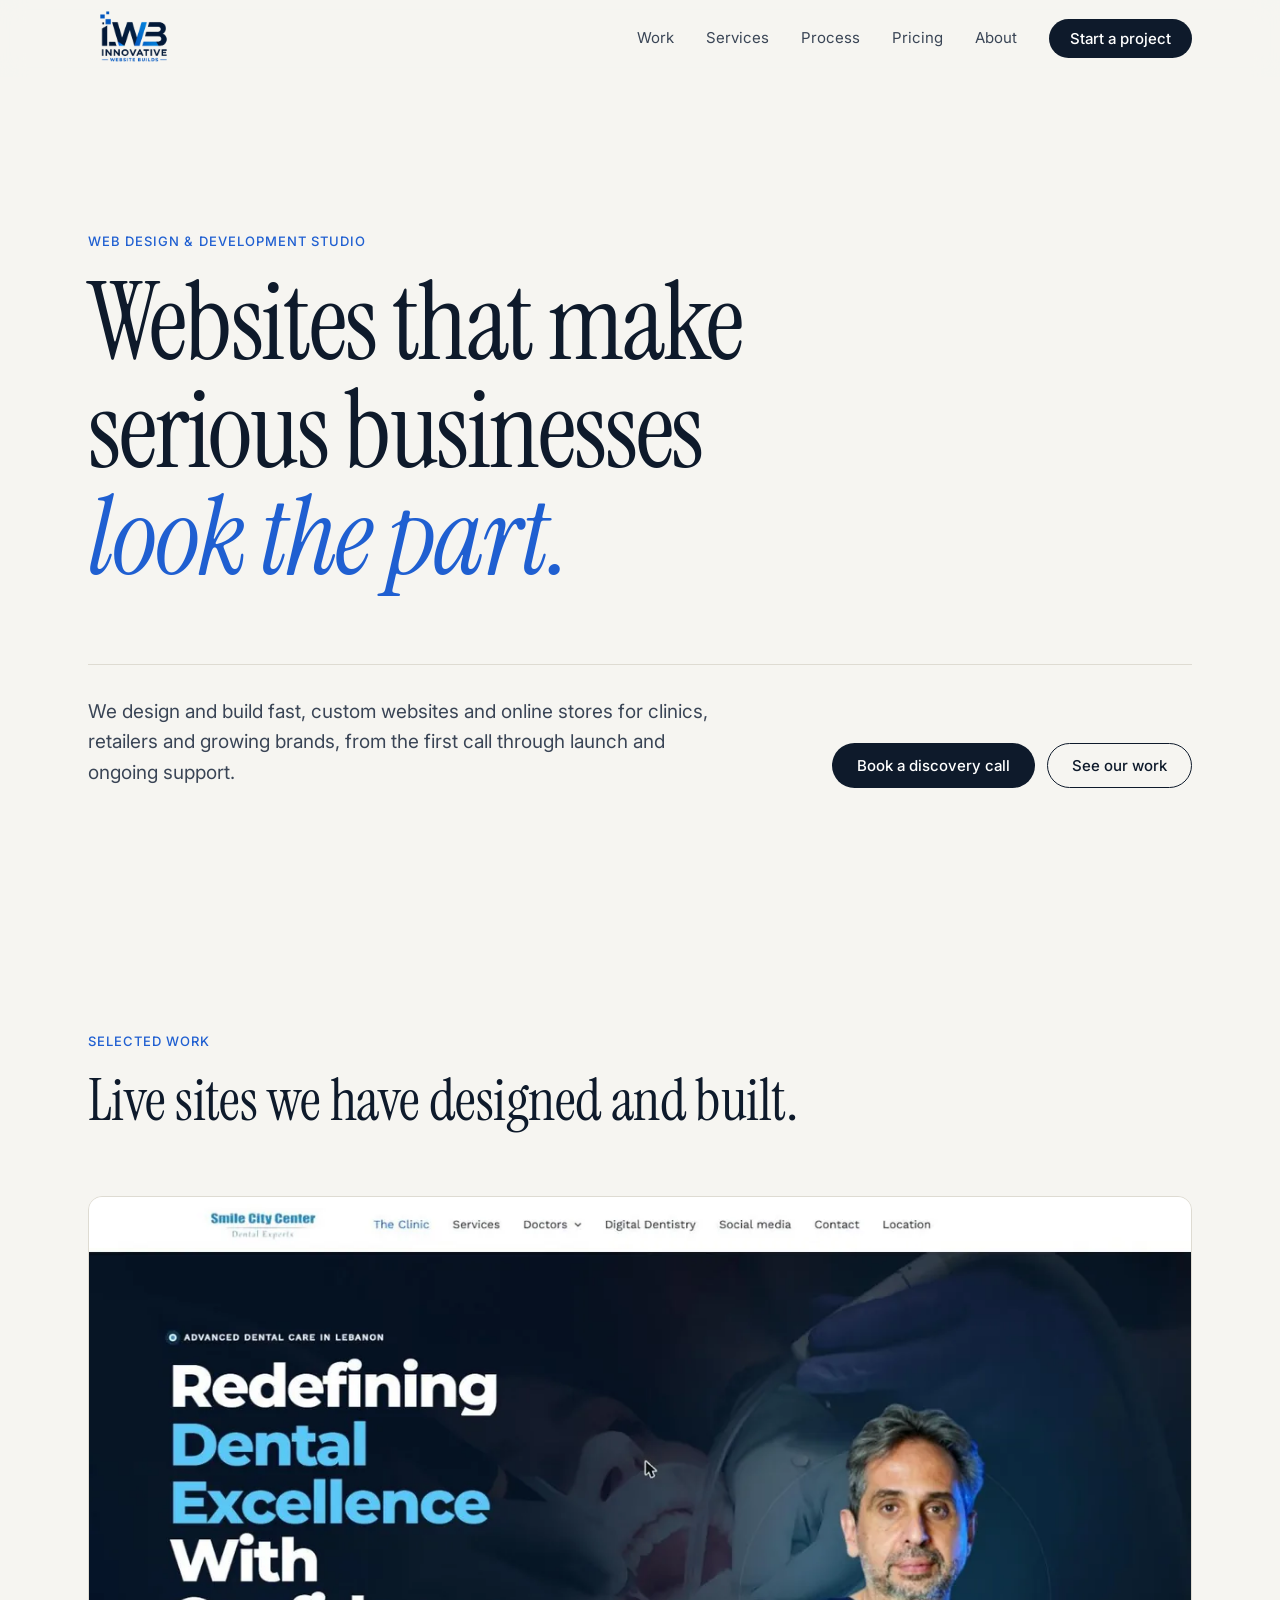
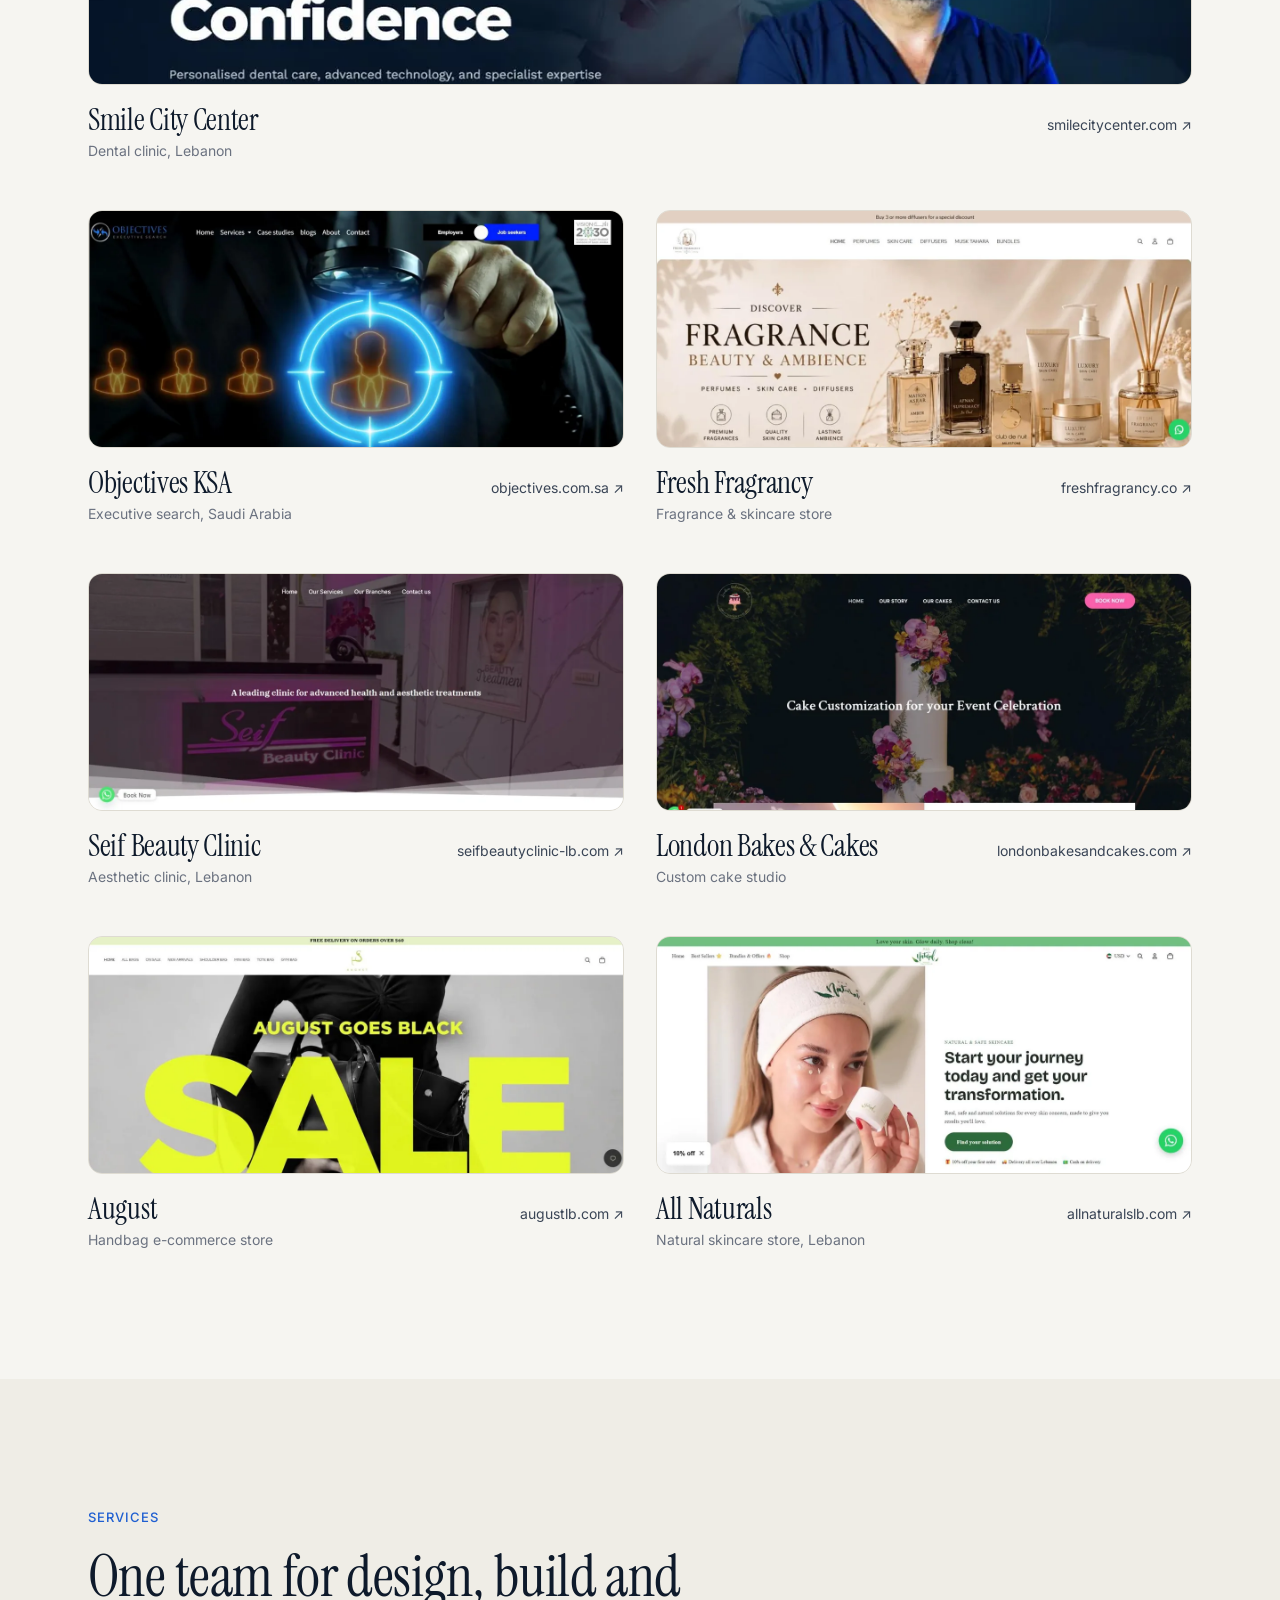
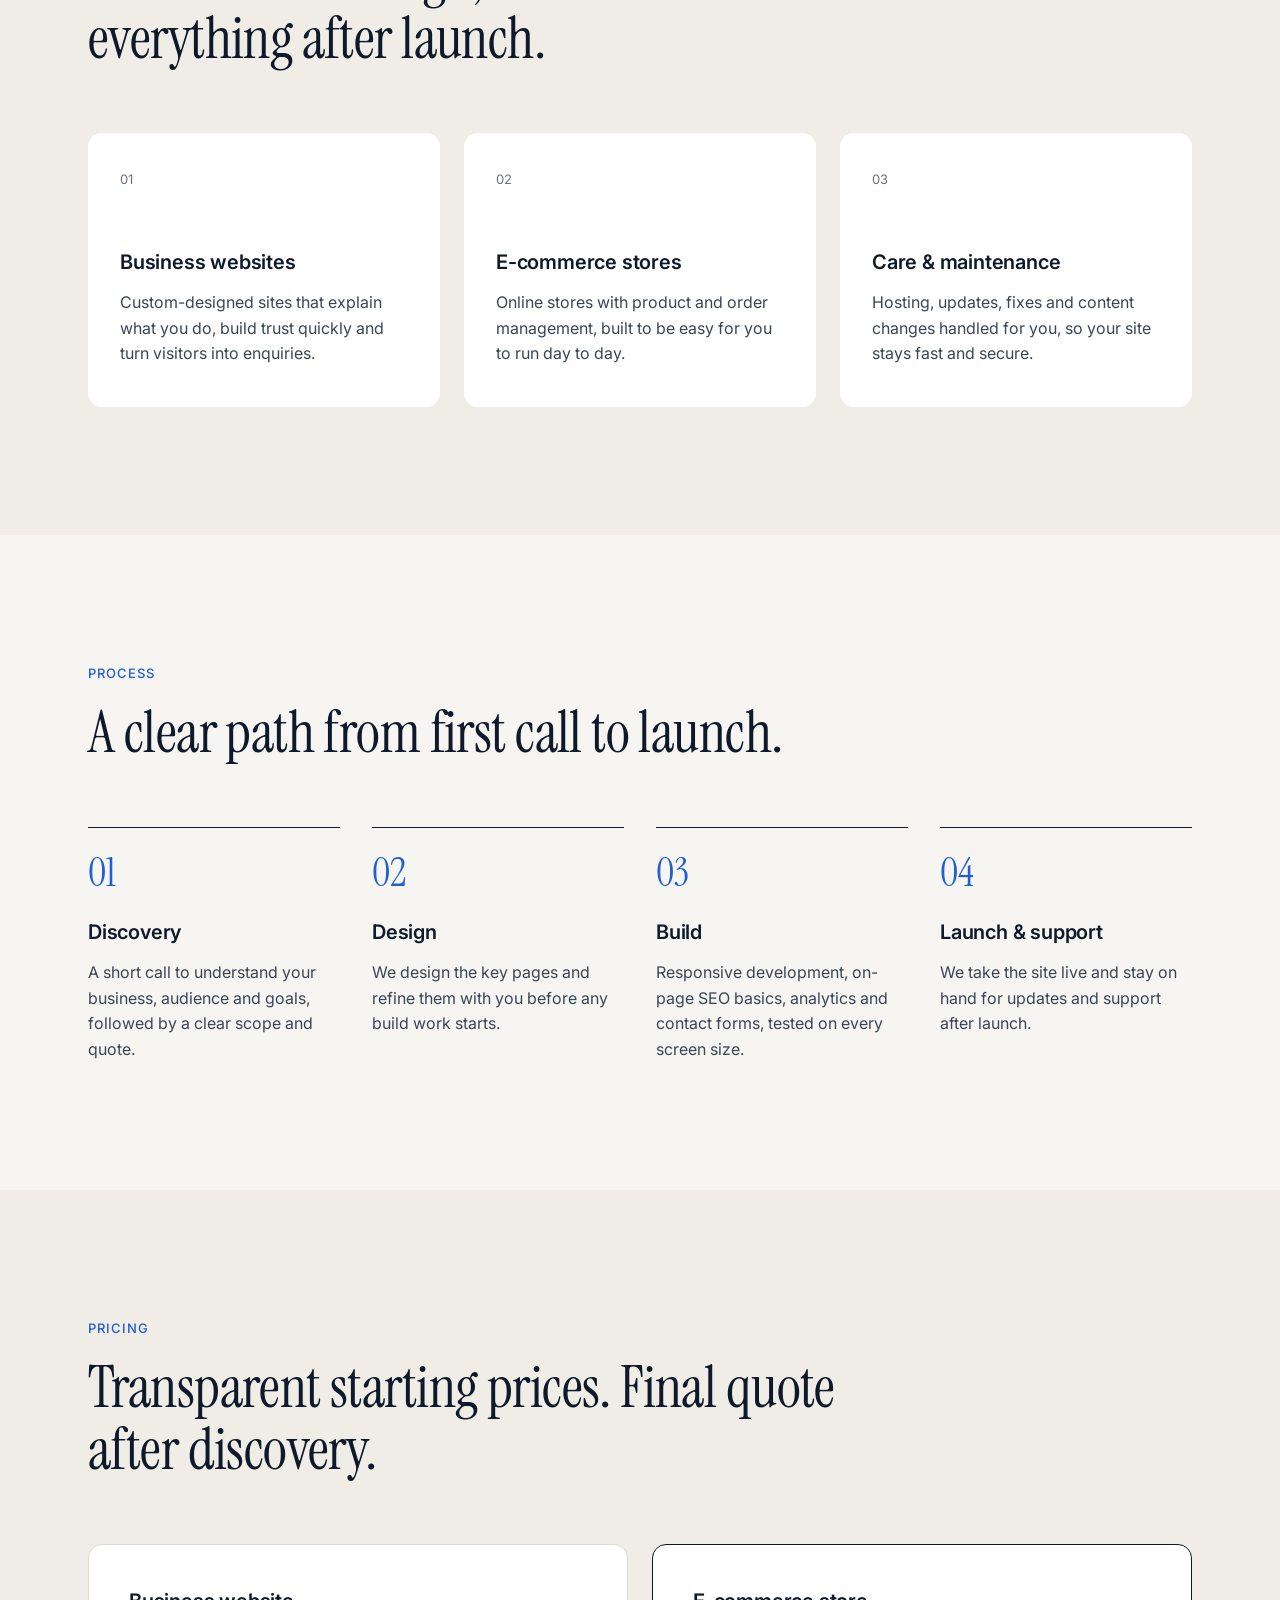
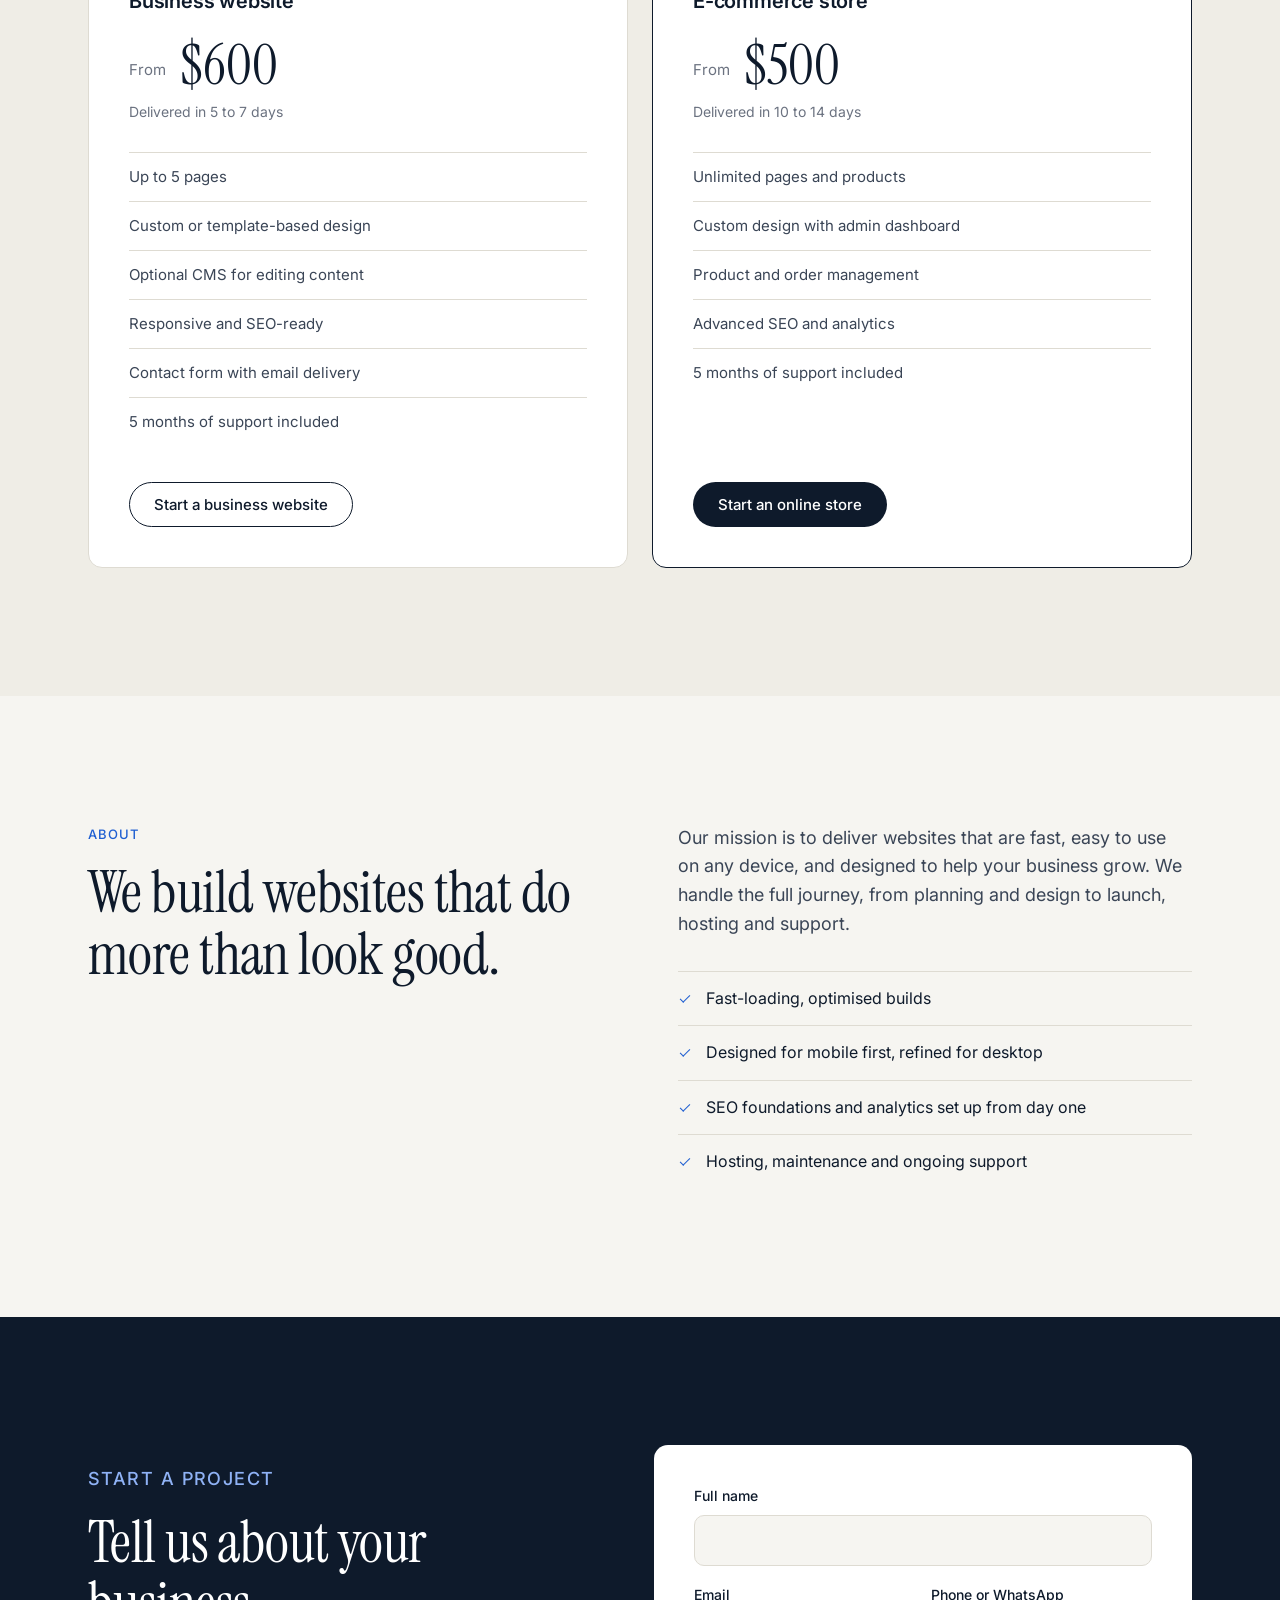
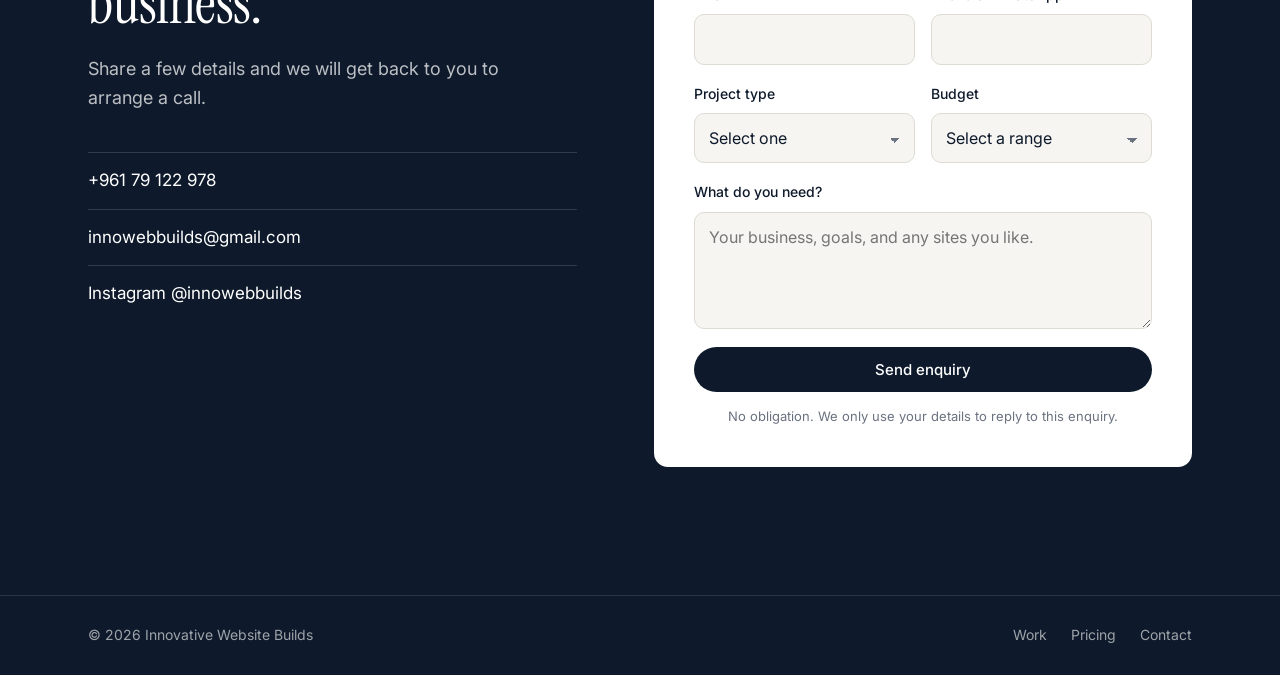
==== index.html @ 20716f45 "Add London Bakes & Cakes to selected work Use the correct domain and feature Smile City Center full " ====
<!DOCTYPE html>
<html lang="en">
<head>
  <meta charset="UTF-8" />
  <meta name="viewport" content="width=device-width, initial-scale=1" />
  <title>Innovative Website Builds | Custom Websites & Online Stores</title>
  <meta name="description" content="Innovative Website Builds designs and develops fast, custom websites and online stores for clinics, retailers and growing brands. Book a free discovery call." />
  <link rel="canonical" href="https://innowebuilds.github.io/innovative-website-builds/" />
  <meta name="theme-color" content="#F6F5F1" />

  <!-- Social preview -->
  <meta property="og:type" content="website" />
  <meta property="og:title" content="Innovative Website Builds | Custom Websites & Online Stores" />
  <meta property="og:description" content="Fast, custom websites and online stores, designed and built end to end." />
  <meta property="og:url" content="https://innowebuilds.github.io/innovative-website-builds/" />
  <meta property="og:image" content="https://innowebuilds.github.io/innovative-website-builds/assets/og-image.jpg" />
  <meta name="twitter:card" content="summary_large_image" />

  <link rel="icon" type="image/png" sizes="32x32" href="assets/favicon-32.png" />
  <link rel="apple-touch-icon" href="assets/apple-touch-icon.png" />

  <link rel="preconnect" href="https://fonts.googleapis.com" />
  <link rel="preconnect" href="https://fonts.gstatic.com" crossorigin />
  <link href="https://fonts.googleapis.com/css2?family=Inter:wght@400;500;600&family=Instrument+Serif:ital@0;1&display=swap" rel="stylesheet" />
  <link rel="stylesheet" href="style/style.css?v=20261125" />
  <script defer src="script/main.js?v=20261125"></script>

  <!-- Structured data -->
  <script type="application/ld+json">
  {
    "@context": "https://schema.org",
    "@type": "ProfessionalService",
    "name": "Innovative Website Builds",
    "url": "https://innowebuilds.github.io/innovative-website-builds/",
    "logo": "https://innowebuilds.github.io/innovative-website-builds/assets/iwb-logo.png",
    "image": "https://innowebuilds.github.io/innovative-website-builds/assets/og-image.jpg",
    "telephone": "+96179122978",
    "email": "innowebbuilds@gmail.com",
    "sameAs": ["https://www.instagram.com/innowebbuilds/"],
    "serviceType": ["Website design", "Website development", "E-commerce development", "Website maintenance"]
  }
  </script>

  <!-- Google Tag Manager -->
  <script>
    (function(w,d,s,l,i){w[l]=w[l]||[];w[l].push({'gtm.start':
    new Date().getTime(),event:'gtm.js'});var f=d.getElementsByTagName(s)[0],
    j=d.createElement(s),dl=l!='dataLayer'?'&l='+l:'';j.async=true;j.src=
    'https://www.googletagmanager.com/gtm.js?id='+i+dl;f.parentNode.insertBefore(j,f);
    })(window,document,'script','dataLayer','GTM-K7P3R224');
  </script>

  <!-- Google tag (GA4 + Google Ads) -->
  <script async src="https://www.googletagmanager.com/gtag/js?id=G-FTZ1343QKZ"></script>
  <script>
    window.dataLayer = window.dataLayer || [];
    function gtag(){dataLayer.push(arguments);}
    gtag('js', new Date());
    gtag('config', 'G-FTZ1343QKZ');
    gtag('config', 'AW-16972660926');
    gtag('config', 'AW-17403550908');
  </script>

  <!-- Meta Pixel -->
  <script>
    !function(f,b,e,v,n,t,s){if(f.fbq)return;n=f.fbq=function(){n.callMethod?
    n.callMethod.apply(n,arguments):n.queue.push(arguments)};
    if(!f._fbq)f._fbq=n;n.push=n;n.loaded=!0;n.version='2.0';
    n.queue=[];t=b.createElement(e);t.async=!0;
    t.src=v;s=b.getElementsByTagName(e)[0];
    s.parentNode.insertBefore(t,s)}(window, document,'script',
    'https://connect.facebook.net/en_US/fbevents.js');
    fbq('init', '1332453825173209');
    fbq('track', 'PageView');
  </script>
  <noscript><img height="1" width="1" style="display:none" alt="" src="https://www.facebook.com/tr?id=1332453825173209&ev=PageView&noscript=1" /></noscript>
</head>
<body>
  <noscript><iframe src="https://www.googletagmanager.com/ns.html?id=GTM-K7P3R224" height="0" width="0" style="display:none;visibility:hidden" title="Google Tag Manager"></iframe></noscript>

  <a class="skip-link" href="#main">Skip to content</a>

  <header class="header" id="top">
    <div class="container header-inner">
      <a class="logo" href="./" aria-label="Innovative Website Builds home">
        <picture>
          <source srcset="assets/iwb-logo.webp" type="image/webp" />
          <img src="assets/iwb-logo.png" alt="Innovative Website Builds" width="480" height="318" />
        </picture>
      </a>
      <nav class="nav" id="site-nav" aria-label="Main">
        <a href="#work">Work</a>
        <a href="#services">Services</a>
        <a href="#process">Process</a>
        <a href="#pricing">Pricing</a>
        <a href="#about">About</a>
        <a href="#contact" class="btn btn-primary nav-cta">Start a project</a>
      </nav>
      <button class="menu-toggle" id="menu-toggle" aria-label="Open menu" aria-expanded="false" aria-controls="site-nav">
        <span></span><span></span>
      </button>
    </div>
  </header>

  <main id="main">
    <!-- Hero -->
    <section class="hero">
      <div class="container">
        <p class="eyebrow">Web design &amp; development studio</p>
        <h1>Websites that make serious businesses <em>look the part.</em></h1>
        <div class="hero-foot">
          <p class="lede">We design and build fast, custom websites and online stores for clinics, retailers and growing brands, from the first call through launch and ongoing support.</p>
          <div class="hero-actions">
            <a href="#contact" class="btn btn-primary">Book a discovery call</a>
            <a href="#work" class="btn btn-ghost">See our work</a>
          </div>
        </div>
      </div>
    </section>

    <!-- Selected work -->
    <section id="work" class="section">
      <div class="container">
        <div class="section-head">
          <p class="eyebrow">Selected work</p>
          <h2>Live sites we have designed and built.</h2>
        </div>
        <div class="work-grid">
          <a class="work-card work-card-featured" href="https://www.smilecitycenter.com" target="_blank" rel="noopener">
            <div class="work-shot"><img src="assets/work/smile-city-center.webp" alt="Smile City Center homepage" width="1200" height="532" loading="lazy" decoding="async" /></div>
            <div class="work-meta"><div><h3>Smile City Center</h3><p>Dental clinic, Lebanon</p></div><span class="work-url">smilecitycenter.com <span aria-hidden="true">&#8599;</span></span></div>
          </a>
          <a class="work-card" href="https://www.objectives.com.sa" target="_blank" rel="noopener">
            <div class="work-shot"><img src="assets/work/objectives-ksa.webp" alt="Objectives KSA homepage" width="1200" height="532" loading="lazy" decoding="async" /></div>
            <div class="work-meta"><div><h3>Objectives KSA</h3><p>Executive search, Saudi Arabia</p></div><span class="work-url">objectives.com.sa <span aria-hidden="true">&#8599;</span></span></div>
          </a>
          <a class="work-card" href="https://www.freshfragrancy.co" target="_blank" rel="noopener">
            <div class="work-shot"><img src="assets/work/fresh-fragrancy.webp" alt="Fresh Fragrancy homepage" width="1200" height="532" loading="lazy" decoding="async" /></div>
            <div class="work-meta"><div><h3>Fresh Fragrancy</h3><p>Fragrance &amp; skincare store</p></div><span class="work-url">freshfragrancy.co <span aria-hidden="true">&#8599;</span></span></div>
          </a>
          <a class="work-card" href="https://www.seifbeautyclinic-lb.com" target="_blank" rel="noopener">
            <div class="work-shot"><img src="assets/work/seif-beauty-clinic.webp" alt="Seif Beauty Clinic homepage" width="1200" height="532" loading="lazy" decoding="async" /></div>
            <div class="work-meta"><div><h3>Seif Beauty Clinic</h3><p>Aesthetic clinic, Lebanon</p></div><span class="work-url">seifbeautyclinic-lb.com <span aria-hidden="true">&#8599;</span></span></div>
          </a>
          <a class="work-card" href="https://londonbakesandcakes.com/" target="_blank" rel="noopener">
            <div class="work-shot"><img src="assets/work/london-bakes-and-cakes.webp" alt="London Bakes &amp; Cakes homepage" width="1200" height="532" loading="lazy" decoding="async" /></div>
            <div class="work-meta"><div><h3>London Bakes &amp; Cakes</h3><p>Custom cake studio</p></div><span class="work-url">londonbakesandcakes.com <span aria-hidden="true">&#8599;</span></span></div>
          </a>
          <a class="work-card" href="https://www.augustlb.com" target="_blank" rel="noopener">
            <div class="work-shot"><img src="assets/work/august.webp" alt="August homepage" width="1200" height="532" loading="lazy" decoding="async" /></div>
            <div class="work-meta"><div><h3>August</h3><p>Handbag e-commerce store</p></div><span class="work-url">augustlb.com <span aria-hidden="true">&#8599;</span></span></div>
          </a>
          <a class="work-card" href="https://www.allnaturalslb.com" target="_blank" rel="noopener">
            <div class="work-shot"><img src="assets/work/all-naturals.webp" alt="All Naturals homepage" width="1200" height="532" loading="lazy" decoding="async" /></div>
            <div class="work-meta"><div><h3>All Naturals</h3><p>Natural skincare store, Lebanon</p></div><span class="work-url">allnaturalslb.com <span aria-hidden="true">&#8599;</span></span></div>
          </a>
        </div>
      </div>
    </section>

    <!-- Services -->
    <section id="services" class="section section-alt">
      <div class="container">
        <div class="section-head">
          <p class="eyebrow">Services</p>
          <h2>One team for design, build and everything after launch.</h2>
        </div>
        <div class="services">
          <article class="service">
            <span class="service-num">01</span>
            <h3>Business websites</h3>
            <p>Custom-designed sites that explain what you do, build trust quickly and turn visitors into enquiries.</p>
          </article>
          <article class="service">
            <span class="service-num">02</span>
            <h3>E-commerce stores</h3>
            <p>Online stores with product and order management, built to be easy for you to run day to day.</p>
          </article>
          <article class="service">
            <span class="service-num">03</span>
            <h3>Care &amp; maintenance</h3>
            <p>Hosting, updates, fixes and content changes handled for you, so your site stays fast and secure.</p>
          </article>
        </div>
      </div>
    </section>

    <!-- Process -->
    <section id="process" class="section">
      <div class="container">
        <div class="section-head">
          <p class="eyebrow">Process</p>
          <h2>A clear path from first call to launch.</h2>
        </div>
        <ol class="process">
          <li><h3>Discovery</h3><p>A short call to understand your business, audience and goals, followed by a clear scope and quote.</p></li>
          <li><h3>Design</h3><p>We design the key pages and refine them with you before any build work starts.</p></li>
          <li><h3>Build</h3><p>Responsive development, on-page SEO basics, analytics and contact forms, tested on every screen size.</p></li>
          <li><h3>Launch &amp; support</h3><p>We take the site live and stay on hand for updates and support after launch.</p></li>
        </ol>
      </div>
    </section>

    <!-- Pricing -->
    <section id="pricing" class="section section-alt">
      <div class="container">
        <div class="section-head">
          <p class="eyebrow">Pricing</p>
          <h2>Transparent starting prices. Final quote after discovery.</h2>
        </div>
        <div class="plans">
          <article class="plan">
            <h3>Business website</h3>
            <p class="plan-price"><span>From</span> $600</p>
            <p class="plan-time">Delivered in 5 to 7 days</p>
            <ul>
              <li>Up to 5 pages</li>
              <li>Custom or template-based design</li>
              <li>Optional CMS for editing content</li>
              <li>Responsive and SEO-ready</li>
              <li>Contact form with email delivery</li>
              <li>5 months of support included</li>
            </ul>
            <a href="#contact" class="btn btn-ghost" data-plan="informative">Start a business website</a>
          </article>
          <article class="plan plan-featured">
            <h3>E-commerce store</h3>
            <p class="plan-price"><span>From</span> $500</p>
            <p class="plan-time">Delivered in 10 to 14 days</p>
            <ul>
              <li>Unlimited pages and products</li>
              <li>Custom design with admin dashboard</li>
              <li>Product and order management</li>
              <li>Advanced SEO and analytics</li>
              <li>5 months of support included</li>
            </ul>
            <a href="#contact" class="btn btn-primary" data-plan="ecommerce">Start an online store</a>
          </article>
        </div>
      </div>
    </section>

    <!-- About -->
    <section id="about" class="section">
      <div class="container about">
        <div>
          <p class="eyebrow">About</p>
          <h2>We build websites that do more than look good.</h2>
        </div>
        <div class="about-body">
          <p>Our mission is to deliver websites that are fast, easy to use on any device, and designed to help your business grow. We handle the full journey, from planning and design to launch, hosting and support.</p>
          <ul class="ticks">
            <li>Fast-loading, optimised builds</li>
            <li>Designed for mobile first, refined for desktop</li>
            <li>SEO foundations and analytics set up from day one</li>
            <li>Hosting, maintenance and ongoing support</li>
          </ul>
        </div>
      </div>
    </section>

    <!-- Contact -->
    <section id="contact" class="section contact">
      <div class="container contact-grid">
        <div class="contact-intro">
          <p class="eyebrow">Start a project</p>
          <h2>Tell us about your business.</h2>
          <p>Share a few details and we will get back to you to arrange a call.</p>
          <ul class="contact-direct">
            <li><a href="tel:+96179122978">+961 79 122 978</a></li>
            <li><a href="mailto:innowebbuilds@gmail.com">innowebbuilds@gmail.com</a></li>
            <li><a href="https://www.instagram.com/innowebbuilds/" target="_blank" rel="noopener">Instagram @innowebbuilds</a></li>
          </ul>
        </div>

        <form class="form" id="lead-form" action="https://formsubmit.co/innowebbuilds@gmail.com" method="POST">
          <input type="hidden" name="_subject" value="New project enquiry from website" />
          <input type="hidden" name="_template" value="table" />
          <input type="hidden" name="_next" value="https://innowebuilds.github.io/innovative-website-builds/thank-you.html" />
          <input type="text" name="_honey" class="hp" tabindex="-1" autocomplete="off" aria-hidden="true" />

          <div class="field">
            <label for="name">Full name</label>
            <input type="text" name="name" id="name" autocomplete="name" required />
          </div>
          <div class="field-row">
            <div class="field">
              <label for="email">Email</label>
              <input type="email" name="email" id="email" autocomplete="email" required />
            </div>
            <div class="field">
              <label for="phone">Phone or WhatsApp</label>
              <input type="tel" name="phone" id="phone" autocomplete="tel" required />
            </div>
          </div>
          <div class="field-row">
            <div class="field">
              <label for="websiteType">Project type</label>
              <select name="websiteType" id="websiteType" required>
                <option value="" disabled selected>Select one</option>
                <option value="informative">Business website</option>
                <option value="ecommerce">E-commerce store</option>
                <option value="portfolio">Portfolio</option>
                <option value="redesign">Redesign of an existing site</option>
                <option value="maintenance">Website maintenance</option>
              </select>
            </div>
            <div class="field">
              <label for="budget">Budget</label>
              <select name="budget" id="budget">
                <option value="" disabled selected>Select a range</option>
                <option>Under $1,000</option>
                <option>$1,000 to $2,500</option>
                <option>$2,500 to $5,000</option>
                <option>$5,000+</option>
                <option>Not sure yet</option>
              </select>
            </div>
          </div>
          <div class="field">
            <label for="brief">What do you need?</label>
            <textarea name="brief" id="brief" rows="4" placeholder="Your business, goals, and any sites you like." required></textarea>
          </div>
          <button type="submit" class="btn btn-primary btn-block">Send enquiry</button>
          <p class="form-note">No obligation. We only use your details to reply to this enquiry.</p>
        </form>
      </div>
    </section>
  </main>

  <footer class="footer">
    <div class="container footer-inner">
      <p>&copy; <span id="year">2026</span> Innovative Website Builds</p>
      <nav aria-label="Footer">
        <a href="#work">Work</a>
        <a href="#pricing">Pricing</a>
        <a href="#contact">Contact</a>
      </nav>
    </div>
  </footer>
</body>
</html>
---- style/style.css ----
/* Innovative Website Builds — premium studio theme */
:root {
  --bg: #F6F5F1;
  --bg-alt: #EFEDE6;
  --surface: #FFFFFF;
  --ink: #0E1A2B;
  --ink-soft: #3A4556;
  --muted: #6B7280;
  --line: #DEDBD2;
  --accent: #1F5FD1;
  --accent-ink: #FFFFFF;
  --radius: 14px;
  --serif: 'Instrument Serif', Georgia, 'Times New Roman', serif;
  --sans: 'Inter', system-ui, -apple-system, 'Segoe UI', Roboto, sans-serif;
  --container: 1200px;
  --gutter: clamp(20px, 4vw, 48px);
}

*, *::before, *::after { box-sizing: border-box; }

html { scroll-behavior: smooth; scroll-padding-top: 88px; -webkit-text-size-adjust: 100%; }

body {
  margin: 0;
  background: var(--bg);
  color: var(--ink);
  font-family: var(--sans);
  font-size: 17px;
  line-height: 1.6;
  -webkit-font-smoothing: antialiased;
}

img { max-width: 100%; height: auto; display: block; }
a { color: inherit; }
h1, h2, h3 { margin: 0; font-weight: 400; letter-spacing: -0.01em; }
p { margin: 0; }

.container { width: 100%; max-width: var(--container); margin: 0 auto; padding: 0 var(--gutter); }

.skip-link { position: absolute; left: -9999px; top: 8px; background: var(--ink); color: #fff; padding: 8px 14px; border-radius: 8px; z-index: 2000; }
.skip-link:focus { left: 8px; }

:focus-visible { outline: 2px solid var(--accent); outline-offset: 3px; border-radius: 4px; }

/* Buttons */
.btn {
  display: inline-flex; align-items: center; justify-content: center;
  padding: 14px 24px; border-radius: 999px;
  font: 500 15px/1 var(--sans); text-decoration: none; white-space: nowrap;
  border: 1px solid transparent; cursor: pointer;
  transition: background-color .2s ease, color .2s ease, border-color .2s ease;
}
.btn-primary { background: var(--ink); color: #fff; }
.btn-primary:hover { background: var(--accent); }
.btn-ghost { border-color: var(--ink); color: var(--ink); background: transparent; }
.btn-ghost:hover { background: var(--ink); color: #fff; }
.btn-block { width: 100%; }

.eyebrow {
  font-size: 13px; font-weight: 500; letter-spacing: .08em; text-transform: uppercase;
  color: var(--accent); margin-bottom: 18px;
}

/* Header */
.header {
  position: sticky; top: 0; z-index: 1000;
  background: rgba(246, 245, 241, .9);
  backdrop-filter: saturate(180%) blur(12px);
  -webkit-backdrop-filter: saturate(180%) blur(12px);
  border-bottom: 1px solid transparent;
  transition: border-color .2s ease;
}
.header.scrolled { border-bottom-color: var(--line); }
.header-inner { display: flex; align-items: center; justify-content: space-between; height: 76px; }
.logo img { height: 60px; width: auto; }
.nav { display: flex; align-items: center; gap: 32px; }
.nav a { text-decoration: none; font-size: 15px; color: var(--ink-soft); }
.nav a:not(.btn):hover { color: var(--ink); }
.nav .nav-cta { color: #fff; padding: 11px 20px; }

.menu-toggle { display: none; width: 44px; height: 44px; background: none; border: 0; cursor: pointer; position: relative; }
.menu-toggle span { position: absolute; left: 11px; right: 11px; height: 1.5px; background: var(--ink); transition: transform .25s ease; }
.menu-toggle span:first-child { top: 17px; }
.menu-toggle span:last-child { top: 25px; }
.menu-toggle[aria-expanded="true"] span:first-child { transform: translateY(4px) rotate(45deg); }
.menu-toggle[aria-expanded="true"] span:last-child { transform: translateY(-4px) rotate(-45deg); }

/* Hero */
.hero { padding: clamp(72px, 12vw, 160px) 0 clamp(64px, 9vw, 120px); }
.hero h1 {
  font-family: var(--serif);
  font-size: clamp(46px, 8.4vw, 116px);
  line-height: 1.0;
  letter-spacing: -0.02em;
  max-width: 14ch;
}
.hero h1 em { font-style: italic; color: var(--accent); }
.hero-foot {
  display: flex; justify-content: space-between; align-items: flex-end; gap: 40px;
  margin-top: clamp(40px, 6vw, 72px); padding-top: 32px; border-top: 1px solid var(--line);
}
.lede { max-width: 52ch; font-size: clamp(17px, 1.5vw, 19px); color: var(--ink-soft); }
.hero-actions { display: flex; gap: 12px; flex-shrink: 0; }

/* Sections */
.section { padding: clamp(72px, 10vw, 128px) 0; }
.section-alt { background: var(--bg-alt); }
.section-head { margin-bottom: clamp(40px, 6vw, 64px); max-width: 760px; }
.section h2 { font-family: var(--serif); font-size: clamp(34px, 4.6vw, 58px); line-height: 1.06; }

/* Work */
.work-grid { display: grid; grid-template-columns: repeat(2, 1fr); gap: clamp(32px, 4vw, 48px) 32px; }
.work-card { text-decoration: none; display: block; }
.work-card-featured { grid-column: 1 / -1; }
.work-shot {
  aspect-ratio: 1200 / 532; overflow: hidden; border-radius: var(--radius);
  background: var(--bg-alt); border: 1px solid var(--line);
}
.work-shot img { width: 100%; height: 100%; object-fit: cover; object-position: top center; transition: transform .6s ease; }
.work-card:hover .work-shot img { transform: scale(1.03); }
.work-meta { display: flex; justify-content: space-between; align-items: baseline; gap: 16px; padding-top: 18px; }
.work-meta h3 { font-family: var(--serif); font-size: clamp(24px, 2.4vw, 30px); line-height: 1.1; }
.work-meta p { font-size: 14px; color: var(--muted); margin-top: 4px; }
.work-url { font-size: 14px; color: var(--ink-soft); white-space: nowrap; }
.work-card:hover .work-url { color: var(--accent); }

/* Services */
.services { display: grid; grid-template-columns: repeat(3, 1fr); gap: 24px; }
.service { background: var(--surface); border-radius: var(--radius); padding: 36px 32px 40px; }
.service-num { display: block; font-size: 13px; color: var(--muted); margin-bottom: 56px; }
.service h3, .plan h3, .process h3 { font-family: var(--sans); font-weight: 600; font-size: 20px; letter-spacing: -0.01em; margin-bottom: 12px; }
.service p, .process p { color: var(--ink-soft); font-size: 16px; }

/* Process */
.process { list-style: none; margin: 0; padding: 0; display: grid; grid-template-columns: repeat(4, 1fr); gap: 32px; counter-reset: step; }
.process li { border-top: 1px solid var(--ink); padding-top: 24px; counter-increment: step; }
.process li::before { content: "0" counter(step); display: block; font-family: var(--serif); font-size: 40px; line-height: 1; margin-bottom: 24px; color: var(--accent); }

/* Pricing */
.plans { display: grid; grid-template-columns: repeat(2, 1fr); gap: 24px; }
.plan { background: var(--surface); border-radius: var(--radius); padding: 40px; display: flex; flex-direction: column; border: 1px solid var(--line); }
.plan-featured { border-color: var(--ink); }
.plan-price { font-family: var(--serif); font-size: 56px; line-height: 1; margin: 8px 0 8px; }
.plan-price span { font-family: var(--sans); font-size: 15px; color: var(--muted); margin-right: 4px; vertical-align: middle; }
.plan-time { font-size: 14px; color: var(--muted); margin-bottom: 28px; }
.plan ul { list-style: none; margin: 0 0 36px; padding: 0; flex: 1; }
.plan li { padding: 12px 0; border-top: 1px solid var(--line); font-size: 15px; color: var(--ink-soft); }
.plan .btn { align-self: flex-start; }

/* About */
.about { display: grid; grid-template-columns: 1fr 1fr; gap: clamp(40px, 6vw, 96px); align-items: start; }
.about-body p { font-size: 18px; color: var(--ink-soft); margin-bottom: 32px; }
.ticks { list-style: none; margin: 0; padding: 0; }
.ticks li { padding: 14px 0 14px 28px; border-top: 1px solid var(--line); position: relative; font-size: 16px; }
.ticks li::before { content: ""; position: absolute; left: 2px; top: 23px; width: 10px; height: 5px; border-left: 1.5px solid var(--accent); border-bottom: 1.5px solid var(--accent); transform: rotate(-45deg); }

/* Contact */
.contact { background: var(--ink); color: #fff; }
.contact .eyebrow { color: #8FB2F5; }
.contact-grid { display: grid; grid-template-columns: 1fr 1.1fr; gap: clamp(40px, 6vw, 96px); align-items: start; }
.contact-intro > p { color: rgba(255,255,255,.72); font-size: 18px; margin-top: 20px; max-width: 40ch; }
.contact-direct { list-style: none; margin: 40px 0 0; padding: 0; }
.contact-direct li { border-top: 1px solid rgba(255,255,255,.14); }
.contact-direct a { display: block; padding: 14px 0; text-decoration: none; color: #fff; }
.contact-direct a:hover { color: #8FB2F5; }

.form { background: var(--surface); color: var(--ink); border-radius: var(--radius); padding: clamp(24px, 4vw, 40px); }
.field { display: flex; flex-direction: column; gap: 8px; margin-bottom: 18px; min-width: 0; }
.field-row { display: grid; grid-template-columns: 1fr 1fr; gap: 16px; }
.field label { font-size: 14px; font-weight: 500; }
.field input, .field select, .field textarea {
  width: 100%; font: 400 16px/1.4 var(--sans); color: var(--ink);
  background: var(--bg); border: 1px solid var(--line); border-radius: 10px; padding: 13px 14px;
  transition: border-color .2s ease, background-color .2s ease;
}
.field select { appearance: none; -webkit-appearance: none; background-image: linear-gradient(45deg, transparent 50%, var(--muted) 50%), linear-gradient(135deg, var(--muted) 50%, transparent 50%); background-position: calc(100% - 19px) 55%, calc(100% - 14px) 55%; background-size: 5px 5px; background-repeat: no-repeat; padding-right: 36px; }
.field input:focus, .field select:focus, .field textarea:focus { outline: none; border-color: var(--accent); background: #fff; }
.field textarea { resize: vertical; }
.form-note { font-size: 13px; color: var(--muted); margin-top: 14px; text-align: center; }
.hp { position: absolute; left: -9999px; width: 1px; height: 1px; opacity: 0; }

/* Footer */
.footer { background: var(--ink); color: rgba(255,255,255,.6); border-top: 1px solid rgba(255,255,255,.12); font-size: 14px; }
.footer-inner { display: flex; justify-content: space-between; align-items: center; padding-top: 28px; padding-bottom: 28px; gap: 16px; flex-wrap: wrap; }
.footer nav { display: flex; gap: 24px; }
.footer a { text-decoration: none; }
.footer a:hover { color: #fff; }

/* Thank-you page */
.thanks { min-height: 70vh; display: flex; align-items: center; }
.thanks h1 { font-family: var(--serif); font-size: clamp(44px, 7vw, 88px); line-height: 1.02; margin-bottom: 24px; }
.thanks p { color: var(--ink-soft); font-size: 18px; max-width: 48ch; margin-bottom: 36px; }

/* Reveal on scroll (content stays visible without JS) */
.js .reveal { opacity: 0; transform: translateY(16px); transition: opacity .7s ease, transform .7s ease; }
.js .reveal.in { opacity: 1; transform: none; }

/* Responsive */
@media (max-width: 960px) {
  .services { grid-template-columns: 1fr; }
  .work-grid { grid-template-columns: 1fr; }
  .service-num { margin-bottom: 24px; }
  .process { grid-template-columns: 1fr 1fr; gap: 40px 24px; }
  .about, .contact-grid { grid-template-columns: 1fr; }
  .hero-foot { flex-direction: column; align-items: flex-start; }
}

@media (max-width: 820px) {
  .menu-toggle { display: block; }
  .nav {
    position: absolute; top: 76px; left: 0; right: 0;
    flex-direction: column; align-items: stretch; gap: 0;
    background: var(--bg); border-bottom: 1px solid var(--line);
    padding: 8px var(--gutter) 24px;
    display: none;
  }
  .nav.open { display: flex; }
  .nav a { padding: 14px 0; font-size: 17px; border-bottom: 1px solid var(--line); }
  .nav .nav-cta { margin-top: 16px; border-bottom: 0; padding: 15px 20px; }
  .plans { grid-template-columns: 1fr; }
}

@media (max-width: 600px) {
  body { font-size: 16px; }
  .header-inner { height: 68px; }
  .nav { top: 68px; }
  .logo img { height: 44px; }
  .hero-actions { flex-direction: column; width: 100%; }
  .hero-actions .btn { width: 100%; }
  .work-meta { flex-direction: column; gap: 6px; }
  .process { grid-template-columns: 1fr; }
  .field-row { grid-template-columns: 1fr; gap: 0; }
  .plan { padding: 28px 24px; }
  .plan .btn { align-self: stretch; }
}

@media (prefers-reduced-motion: reduce) {
  html { scroll-behavior: auto; }
  .js .reveal { opacity: 1; transform: none; transition: none; }
}
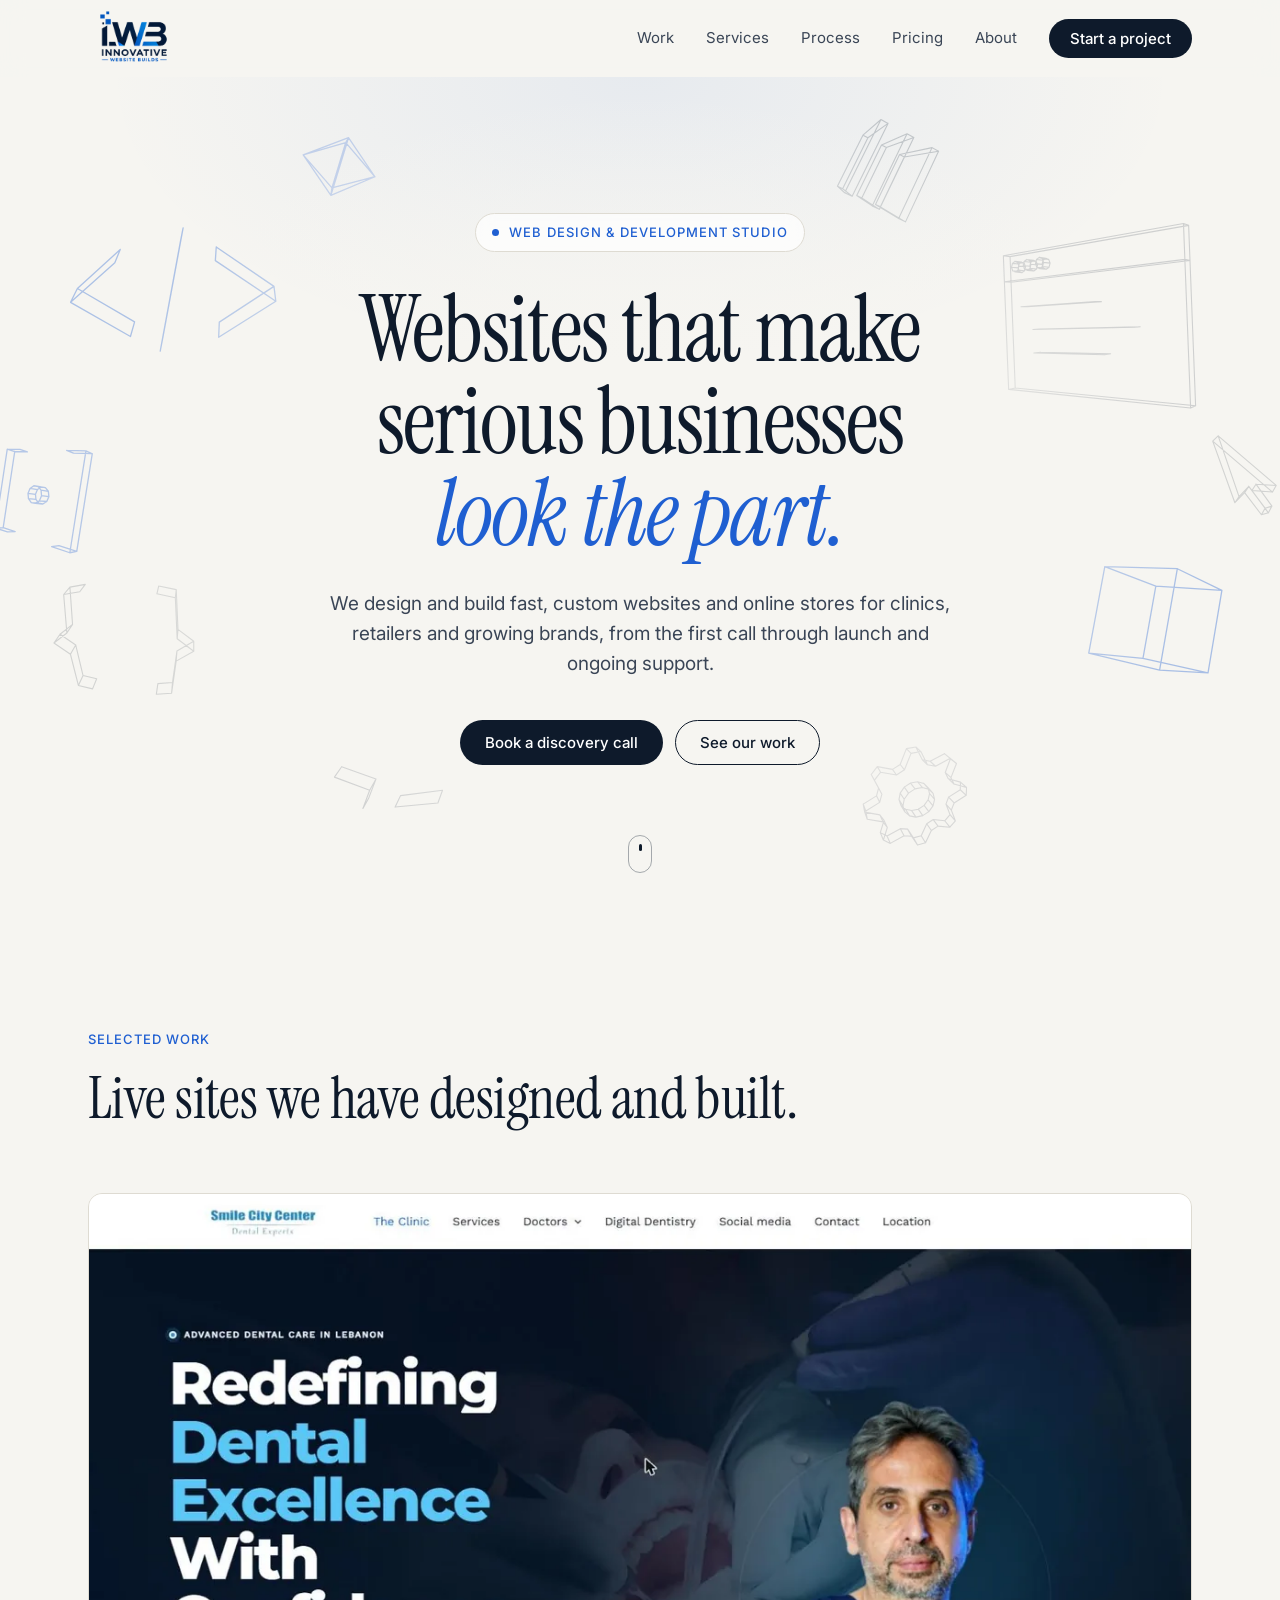
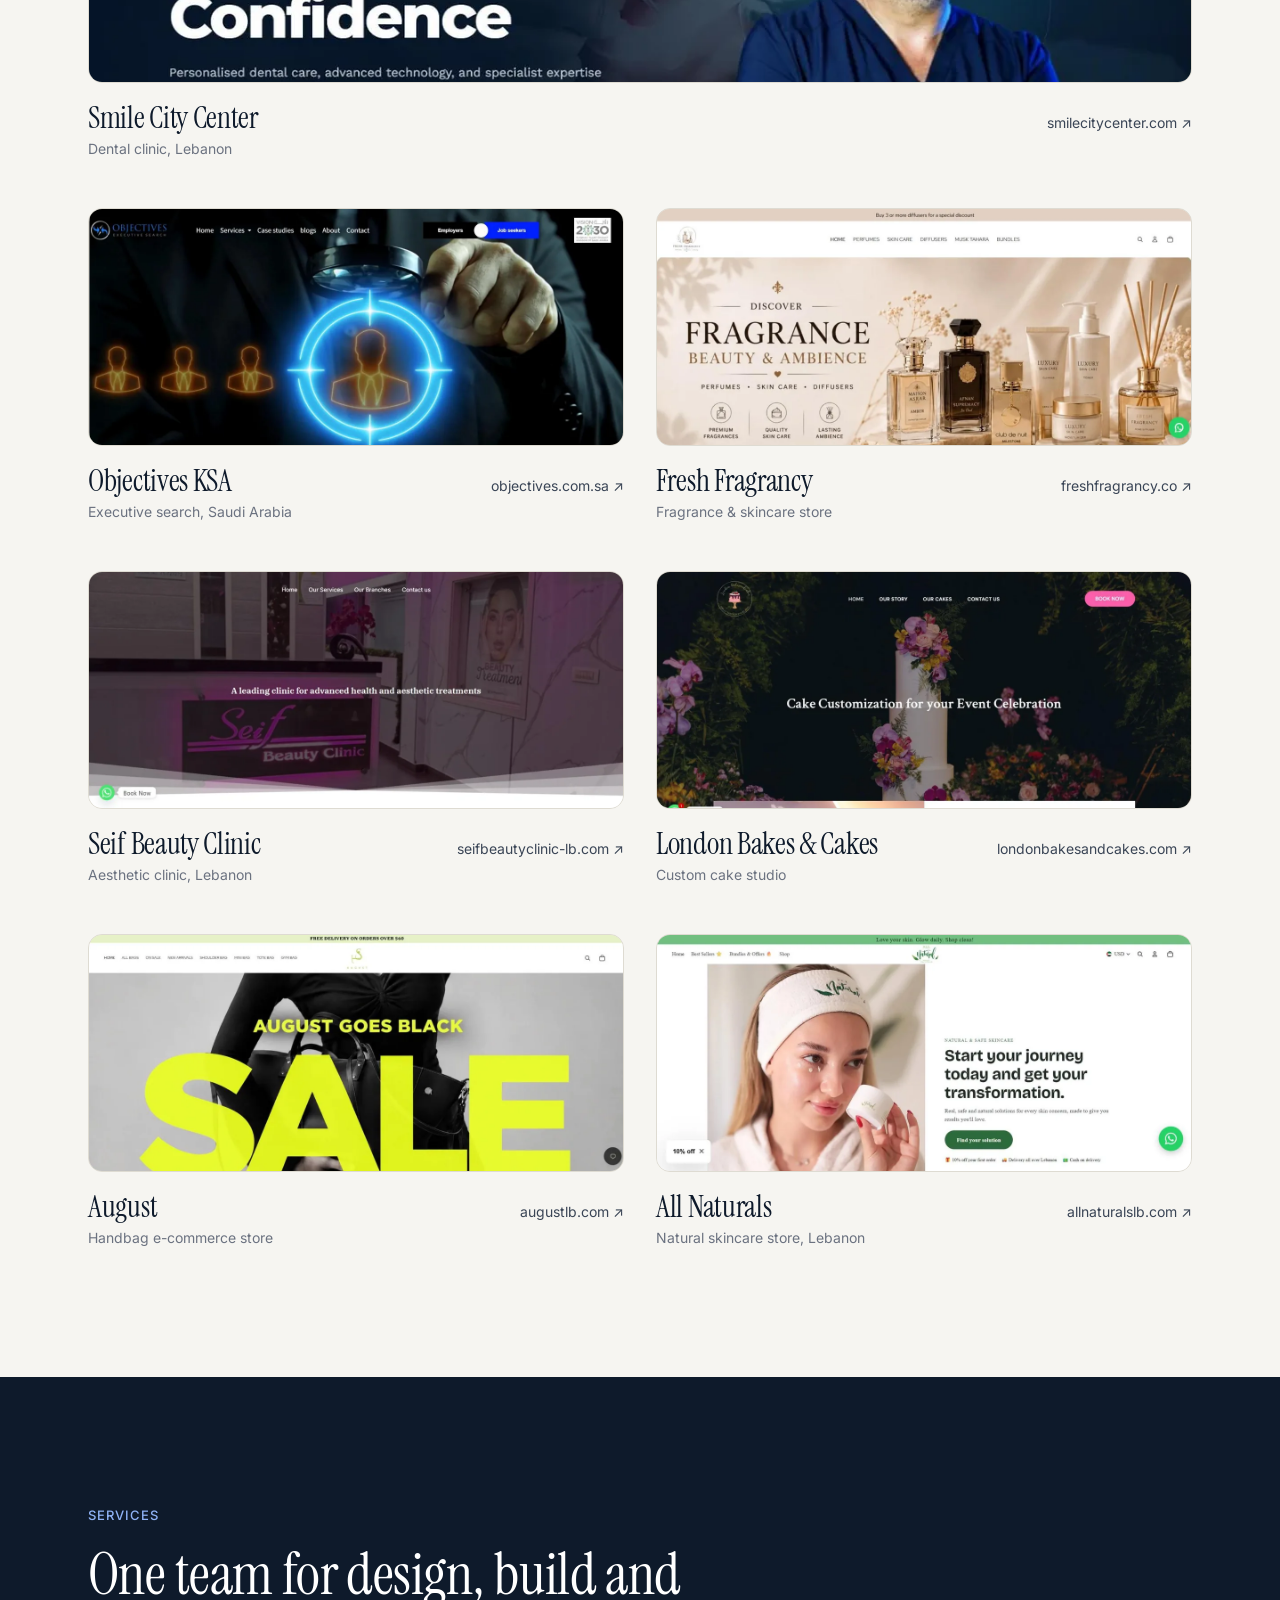
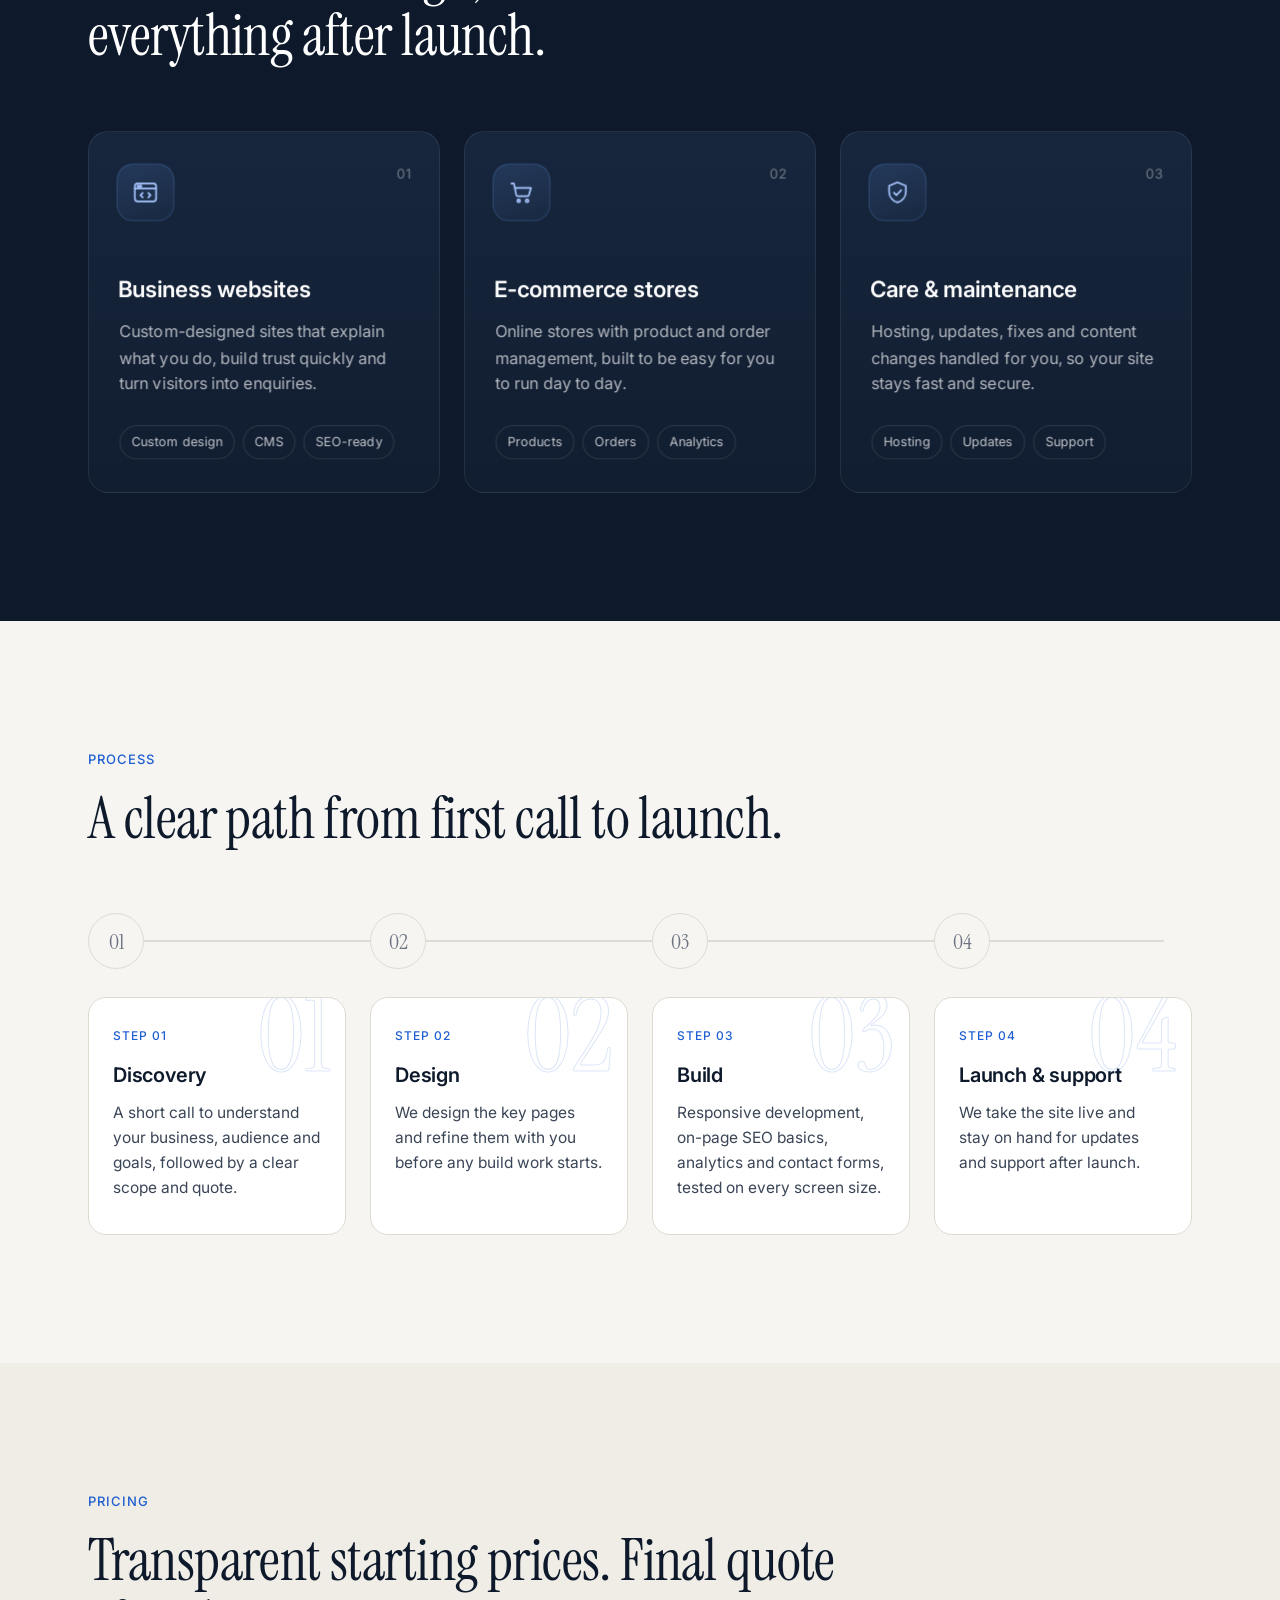
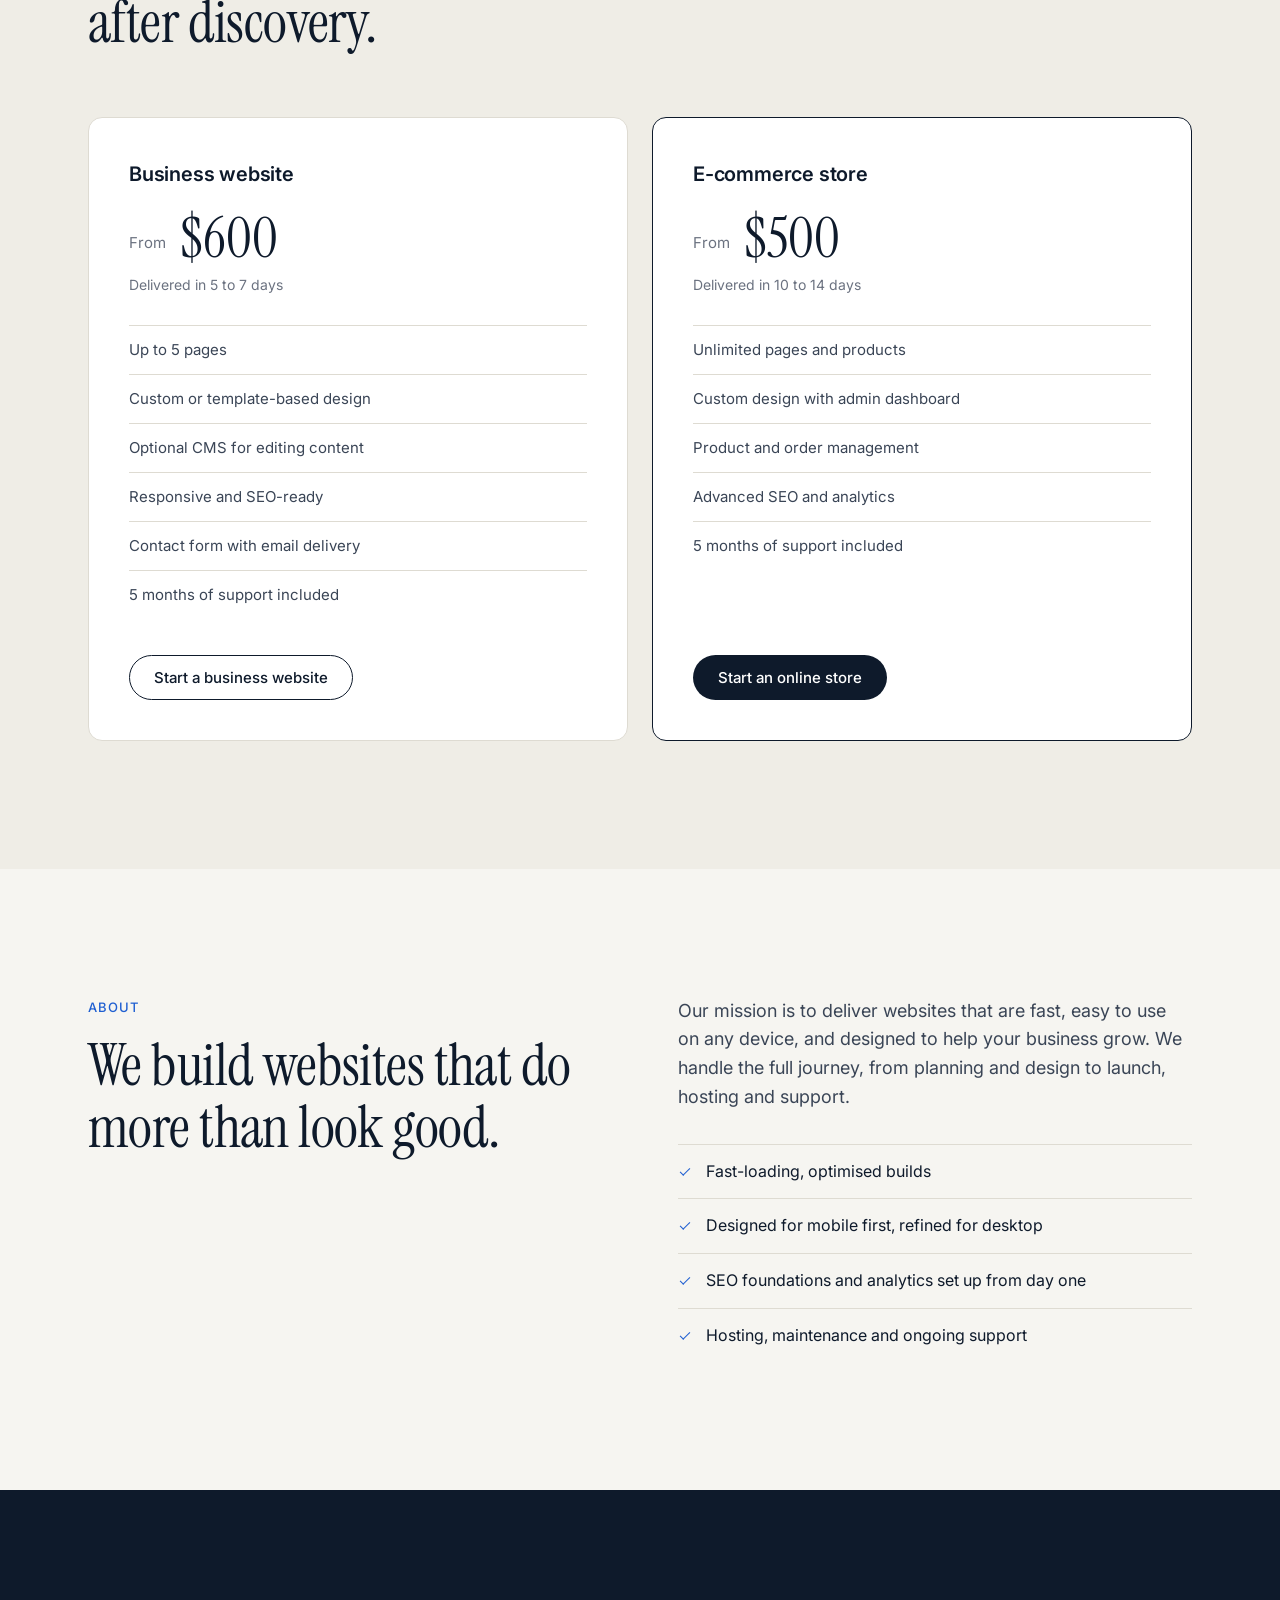
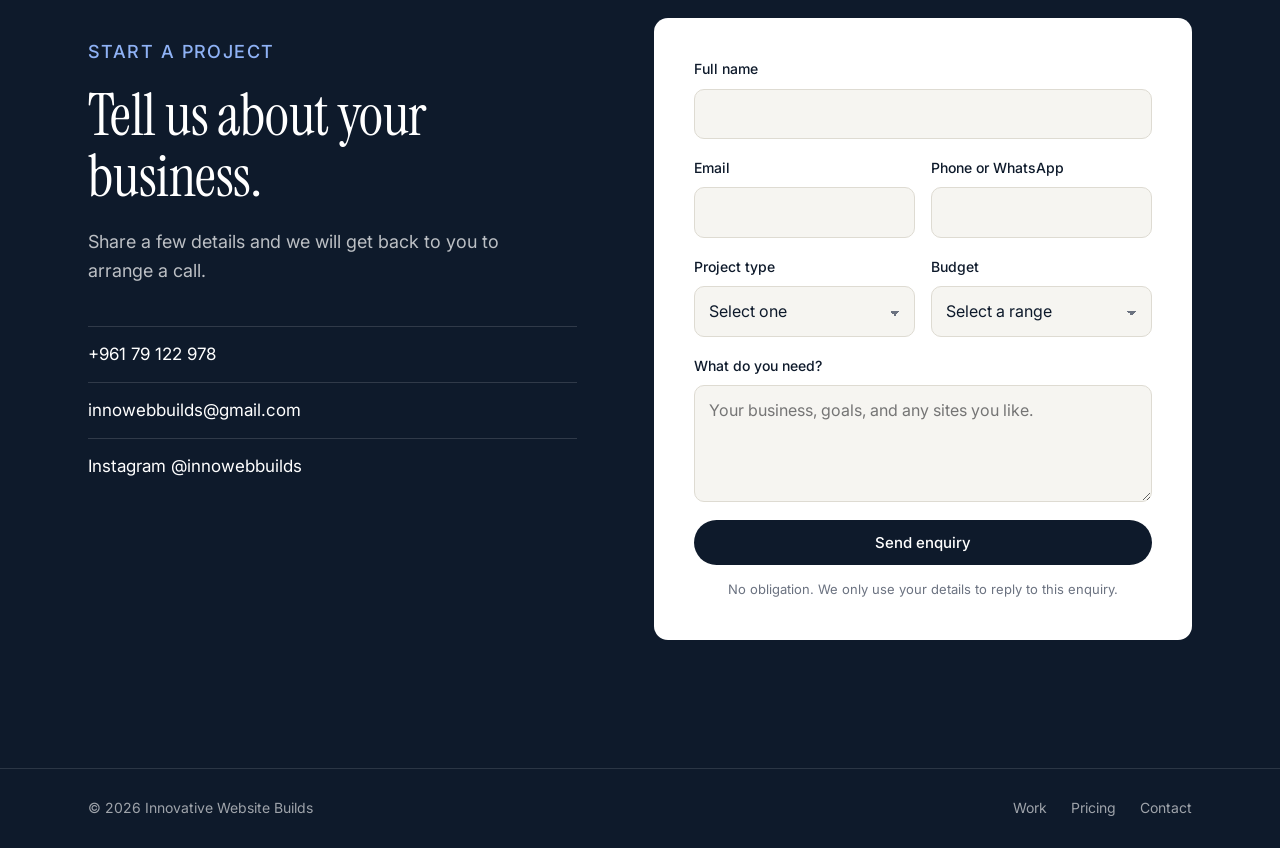
==== commit 89aaa1e5: "Animated 3D hero, centred headline, premium services and process - Hero: full-height centred layout " ====
--- a/index.html
+++ b/index.html
@@ -22,8 +22,9 @@
   <link rel="preconnect" href="https://fonts.googleapis.com" />
   <link rel="preconnect" href="https://fonts.gstatic.com" crossorigin />
   <link href="https://fonts.googleapis.com/css2?family=Inter:wght@400;500;600&family=Instrument+Serif:ital@0;1&display=swap" rel="stylesheet" />
-  <link rel="stylesheet" href="style/style.css?v=20261125" />
-  <script defer src="script/main.js?v=20261125"></script>
+  <link rel="stylesheet" href="style/style.css?v=20261125b" />
+  <script defer src="script/main.js?v=20261125b"></script>
+  <script defer src="script/hero3d.js?v=20261125b"></script>
 
   <!-- Structured data -->
   <script type="application/ld+json">
@@ -104,18 +105,19 @@
 
   <main id="main">
     <!-- Hero -->
-    <section class="hero">
-      <div class="container">
-        <p class="eyebrow">Web design &amp; development studio</p>
+    <section class="hero" id="hero">
+      <canvas class="hero-canvas" id="hero-canvas" aria-hidden="true"></canvas>
+      <div class="hero-glow" aria-hidden="true"></div>
+      <div class="container hero-inner">
+        <p class="eyebrow hero-eyebrow"><span class="dot" aria-hidden="true"></span>Web design &amp; development studio</p>
         <h1>Websites that make serious businesses <em>look the part.</em></h1>
-        <div class="hero-foot">
-          <p class="lede">We design and build fast, custom websites and online stores for clinics, retailers and growing brands, from the first call through launch and ongoing support.</p>
-          <div class="hero-actions">
-            <a href="#contact" class="btn btn-primary">Book a discovery call</a>
-            <a href="#work" class="btn btn-ghost">See our work</a>
-          </div>
-        </div>
-      </div>
+        <p class="lede">We design and build fast, custom websites and online stores for clinics, retailers and growing brands, from the first call through launch and ongoing support.</p>
+        <div class="hero-actions">
+          <a href="#contact" class="btn btn-primary">Book a discovery call</a>
+          <a href="#work" class="btn btn-ghost">See our work</a>
+        </div>
+      </div>
+      <a href="#work" class="scroll-cue" aria-label="Scroll to our work"><span></span></a>
     </section>
 
     <!-- Selected work -->
@@ -159,27 +161,36 @@
     </section>
 
     <!-- Services -->
-    <section id="services" class="section section-alt">
+    <section id="services" class="section section-dark">
       <div class="container">
         <div class="section-head">
           <p class="eyebrow">Services</p>
           <h2>One team for design, build and everything after launch.</h2>
         </div>
         <div class="services">
-          <article class="service">
-            <span class="service-num">01</span>
-            <h3>Business websites</h3>
-            <p>Custom-designed sites that explain what you do, build trust quickly and turn visitors into enquiries.</p>
-          </article>
-          <article class="service">
-            <span class="service-num">02</span>
-            <h3>E-commerce stores</h3>
-            <p>Online stores with product and order management, built to be easy for you to run day to day.</p>
-          </article>
-          <article class="service">
-            <span class="service-num">03</span>
-            <h3>Care &amp; maintenance</h3>
-            <p>Hosting, updates, fixes and content changes handled for you, so your site stays fast and secure.</p>
+          <article class="service" data-tilt>
+            <div class="service-inner">
+              <div class="service-top"><span class="service-icon" aria-hidden="true"><svg viewBox="0 0 24 24" fill="none" stroke="currentColor" stroke-width="1.5" stroke-linecap="round" stroke-linejoin="round"><rect x="2.5" y="4" width="19" height="16" rx="2.5"/><path d="M2.5 8.5h19"/><circle cx="5.5" cy="6.25" r=".6" fill="currentColor"/><circle cx="7.75" cy="6.25" r=".6" fill="currentColor"/><path d="m9.5 12.5-2 2 2 2M14.5 12.5l2 2-2 2"/></svg></span><span class="service-num">01</span></div>
+              <h3>Business websites</h3>
+              <p>Custom-designed sites that explain what you do, build trust quickly and turn visitors into enquiries.</p>
+              <ul class="service-tags"><li>Custom design</li><li>CMS</li><li>SEO-ready</li></ul>
+            </div>
+          </article>
+          <article class="service" data-tilt>
+            <div class="service-inner">
+              <div class="service-top"><span class="service-icon" aria-hidden="true"><svg viewBox="0 0 24 24" fill="none" stroke="currentColor" stroke-width="1.5" stroke-linecap="round" stroke-linejoin="round"><path d="M3 4h2.2l2.1 10.2a1.5 1.5 0 0 0 1.5 1.2h8.3a1.5 1.5 0 0 0 1.5-1.1L20.5 8H6.1"/><circle cx="9.5" cy="19.5" r="1.25"/><circle cx="17" cy="19.5" r="1.25"/></svg></span><span class="service-num">02</span></div>
+              <h3>E-commerce stores</h3>
+              <p>Online stores with product and order management, built to be easy for you to run day to day.</p>
+              <ul class="service-tags"><li>Products</li><li>Orders</li><li>Analytics</li></ul>
+            </div>
+          </article>
+          <article class="service" data-tilt>
+            <div class="service-inner">
+              <div class="service-top"><span class="service-icon" aria-hidden="true"><svg viewBox="0 0 24 24" fill="none" stroke="currentColor" stroke-width="1.5" stroke-linecap="round" stroke-linejoin="round"><path d="M12 3 4.5 6v5.5c0 4.5 3.2 8.2 7.5 9.5 4.3-1.3 7.5-5 7.5-9.5V6L12 3Z"/><path d="m8.8 12.2 2.2 2.2 4.3-4.4"/></svg></span><span class="service-num">03</span></div>
+              <h3>Care &amp; maintenance</h3>
+              <p>Hosting, updates, fixes and content changes handled for you, so your site stays fast and secure.</p>
+              <ul class="service-tags"><li>Hosting</li><li>Updates</li><li>Support</li></ul>
+            </div>
           </article>
         </div>
       </div>
@@ -192,12 +203,47 @@
           <p class="eyebrow">Process</p>
           <h2>A clear path from first call to launch.</h2>
         </div>
-        <ol class="process">
-          <li><h3>Discovery</h3><p>A short call to understand your business, audience and goals, followed by a clear scope and quote.</p></li>
-          <li><h3>Design</h3><p>We design the key pages and refine them with you before any build work starts.</p></li>
-          <li><h3>Build</h3><p>Responsive development, on-page SEO basics, analytics and contact forms, tested on every screen size.</p></li>
-          <li><h3>Launch &amp; support</h3><p>We take the site live and stay on hand for updates and support after launch.</p></li>
-        </ol>
+        <div class="process-wrap">
+          <div class="process-track" aria-hidden="true"><span class="process-fill"></span></div>
+          <ol class="process">
+          <li class="step">
+            <span class="step-node" aria-hidden="true"><span>01</span></span>
+            <div class="step-card">
+              <span class="step-ghost" aria-hidden="true">01</span>
+              <p class="step-label">Step 01</p>
+              <h3>Discovery</h3>
+              <p>A short call to understand your business, audience and goals, followed by a clear scope and quote.</p>
+            </div>
+          </li>
+          <li class="step">
+            <span class="step-node" aria-hidden="true"><span>02</span></span>
+            <div class="step-card">
+              <span class="step-ghost" aria-hidden="true">02</span>
+              <p class="step-label">Step 02</p>
+              <h3>Design</h3>
+              <p>We design the key pages and refine them with you before any build work starts.</p>
+            </div>
+          </li>
+          <li class="step">
+            <span class="step-node" aria-hidden="true"><span>03</span></span>
+            <div class="step-card">
+              <span class="step-ghost" aria-hidden="true">03</span>
+              <p class="step-label">Step 03</p>
+              <h3>Build</h3>
+              <p>Responsive development, on-page SEO basics, analytics and contact forms, tested on every screen size.</p>
+            </div>
+          </li>
+          <li class="step">
+            <span class="step-node" aria-hidden="true"><span>04</span></span>
+            <div class="step-card">
+              <span class="step-ghost" aria-hidden="true">04</span>
+              <p class="step-label">Step 04</p>
+              <h3>Launch &amp; support</h3>
+              <p>We take the site live and stay on hand for updates and support after launch.</p>
+            </div>
+          </li>
+          </ol>
+        </div>
       </div>
     </section>
 
--- a/style/style.css
+++ b/style/style.css
@@ -86,21 +86,44 @@
 .menu-toggle[aria-expanded="true"] span:last-child { transform: translateY(-4px) rotate(-45deg); }
 
 /* Hero */
-.hero { padding: clamp(72px, 12vw, 160px) 0 clamp(64px, 9vw, 120px); }
+.hero {
+  position: relative; overflow: hidden; isolation: isolate;
+  min-height: calc(100vh - 76px); min-height: calc(100svh - 76px);
+  display: flex; align-items: center;
+  padding: clamp(64px, 9vw, 120px) 0;
+  text-align: center;
+}
+.hero-canvas { position: absolute; inset: 0; z-index: -2; opacity: 0; transition: opacity 1.2s ease; pointer-events: none; }
+.hero-canvas.ready { opacity: 1; }
+.hero-glow {
+  position: absolute; inset: 0; z-index: -1; pointer-events: none;
+  background:
+    radial-gradient(ellipse 44% 50% at 50% 52%, rgba(246,245,241,.96) 0%, rgba(246,245,241,.9) 35%, rgba(246,245,241,.6) 62%, rgba(246,245,241,.2) 85%, rgba(246,245,241,0) 100%),
+    radial-gradient(ellipse 60% 50% at 50% 0%, rgba(31,95,209,.07), transparent 70%);
+}
+.hero-inner { display: flex; flex-direction: column; align-items: center; }
+.hero-eyebrow {
+  display: inline-flex; align-items: center; gap: 10px;
+  padding: 8px 16px; border: 1px solid var(--line); border-radius: 999px;
+  background: rgba(255,255,255,.7); backdrop-filter: blur(8px); -webkit-backdrop-filter: blur(8px);
+  margin-bottom: 32px;
+}
+.hero-eyebrow .dot { width: 7px; height: 7px; border-radius: 50%; background: var(--accent); box-shadow: 0 0 0 0 rgba(31,95,209,.5); animation: pulse 2.4s ease-out infinite; }
+@keyframes pulse { 0% { box-shadow: 0 0 0 0 rgba(31,95,209,.45); } 70%, 100% { box-shadow: 0 0 0 10px rgba(31,95,209,0); } }
 .hero h1 {
   font-family: var(--serif);
-  font-size: clamp(46px, 8.4vw, 116px);
+  font-size: clamp(46px, 7.2vw, 104px);
   line-height: 1.0;
   letter-spacing: -0.02em;
-  max-width: 14ch;
+  max-width: 15ch;
+  margin: 0 auto;
 }
 .hero h1 em { font-style: italic; color: var(--accent); }
-.hero-foot {
-  display: flex; justify-content: space-between; align-items: flex-end; gap: 40px;
-  margin-top: clamp(40px, 6vw, 72px); padding-top: 32px; border-top: 1px solid var(--line);
-}
-.lede { max-width: 52ch; font-size: clamp(17px, 1.5vw, 19px); color: var(--ink-soft); }
-.hero-actions { display: flex; gap: 12px; flex-shrink: 0; }
+.hero .lede { max-width: 54ch; margin: 28px auto 0; font-size: clamp(17px, 1.5vw, 19px); color: var(--ink-soft); }
+.hero-actions { display: flex; gap: 12px; justify-content: center; margin-top: 40px; }
+.scroll-cue { position: absolute; left: 50%; bottom: 28px; width: 24px; height: 38px; margin-left: -12px; border: 1.5px solid rgba(14,26,43,.35); border-radius: 14px; }
+.scroll-cue span { position: absolute; left: 50%; top: 8px; width: 3px; height: 7px; margin-left: -1.5px; border-radius: 2px; background: var(--ink); animation: cue 1.8s ease-in-out infinite; }
+@keyframes cue { 0% { opacity: 0; transform: translateY(0); } 30% { opacity: 1; } 100% { opacity: 0; transform: translateY(12px); } }
 
 /* Sections */
 .section { padding: clamp(72px, 10vw, 128px) 0; }
@@ -124,17 +147,88 @@
 .work-url { font-size: 14px; color: var(--ink-soft); white-space: nowrap; }
 .work-card:hover .work-url { color: var(--accent); }
 
+/* Dark section */
+.section-dark { background: var(--ink); color: #fff; }
+.section-dark .eyebrow { color: #8FB2F5; }
+
 /* Services */
+@property --angle { syntax: '<angle>'; initial-value: 0deg; inherits: false; }
 .services { display: grid; grid-template-columns: repeat(3, 1fr); gap: 24px; }
-.service { background: var(--surface); border-radius: var(--radius); padding: 36px 32px 40px; }
-.service-num { display: block; font-size: 13px; color: var(--muted); margin-bottom: 56px; }
-.service h3, .plan h3, .process h3 { font-family: var(--sans); font-weight: 600; font-size: 20px; letter-spacing: -0.01em; margin-bottom: 12px; }
-.service p, .process p { color: var(--ink-soft); font-size: 16px; }
+.service { position: relative; }
+.service-inner {
+  position: relative; height: 100%;
+  border-radius: 20px; padding: 36px 32px 34px;
+  background: linear-gradient(180deg, #17263D 0%, #111D30 100%);
+  border: 1px solid rgba(255,255,255,.08);
+  transform: perspective(1000px) rotateX(var(--rx, 0deg)) rotateY(var(--ry, 0deg)) translateY(var(--lift, 0px));
+  transform-style: preserve-3d;
+  transition: transform .35s cubic-bezier(.2,.7,.2,1), box-shadow .45s ease, border-color .45s ease;
+}
+.service-inner::before {
+  content: ""; position: absolute; inset: -1px; border-radius: inherit; padding: 1.5px; pointer-events: none;
+  background: conic-gradient(from var(--angle), transparent 0deg, transparent 200deg, #1F5FD1 260deg, #6EA8FF 300deg, #E6EEFF 330deg, transparent 360deg);
+  -webkit-mask: linear-gradient(#000 0 0) content-box, linear-gradient(#000 0 0);
+  -webkit-mask-composite: xor; mask-composite: exclude;
+  opacity: 0; transition: opacity .45s ease;
+  animation: border-spin 3.5s linear infinite; animation-play-state: paused;
+}
+.service-inner::after {
+  content: ""; position: absolute; inset: 0; border-radius: inherit; pointer-events: none;
+  background: radial-gradient(420px circle at var(--mx, 50%) var(--my, 0%), rgba(110,168,255,.16), transparent 45%);
+  opacity: 0; transition: opacity .45s ease;
+}
+@keyframes border-spin { to { --angle: 360deg; } }
+.service:hover .service-inner, .service:focus-within .service-inner {
+  --lift: -6px;
+  border-color: rgba(110,168,255,.18);
+  box-shadow: 0 40px 80px -30px rgba(31,95,209,.55), 0 0 0 1px rgba(110,168,255,.06);
+}
+.service:hover .service-inner::before, .service:hover .service-inner::after,
+.service:focus-within .service-inner::before { opacity: 1; animation-play-state: running; }
+.service-top { display: flex; justify-content: space-between; align-items: flex-start; margin-bottom: 48px; transform: translateZ(30px); }
+.service-icon {
+  display: grid; place-items: center; width: 56px; height: 56px; border-radius: 16px;
+  color: #A9C7FF; background: linear-gradient(160deg, rgba(110,168,255,.16), rgba(110,168,255,.04));
+  border: 1px solid rgba(110,168,255,.22);
+  transition: transform .45s cubic-bezier(.2,.7,.2,1), color .3s ease;
+}
+.service-icon svg { width: 26px; height: 26px; }
+.service:hover .service-icon { transform: translateZ(24px) rotate(-6deg) scale(1.06); color: #fff; }
+.service-num { font-size: 13px; color: rgba(255,255,255,.4); letter-spacing: .06em; }
+.service h3 { font-family: var(--sans); font-weight: 600; font-size: 22px; letter-spacing: -0.01em; margin-bottom: 12px; color: #fff; transform: translateZ(20px); }
+.service p { color: rgba(255,255,255,.68); font-size: 16px; transform: translateZ(12px); }
+.service-tags { list-style: none; margin: 28px 0 0; padding: 0; display: flex; flex-wrap: wrap; gap: 8px; transform: translateZ(10px); }
+.service-tags li { font-size: 12.5px; padding: 6px 11px; border-radius: 999px; border: 1px solid rgba(255,255,255,.12); color: rgba(255,255,255,.75); }
+.plan h3 { font-family: var(--sans); font-weight: 600; font-size: 20px; letter-spacing: -0.01em; margin-bottom: 12px; }
 
 /* Process */
-.process { list-style: none; margin: 0; padding: 0; display: grid; grid-template-columns: repeat(4, 1fr); gap: 32px; counter-reset: step; }
-.process li { border-top: 1px solid var(--ink); padding-top: 24px; counter-increment: step; }
-.process li::before { content: "0" counter(step); display: block; font-family: var(--serif); font-size: 40px; line-height: 1; margin-bottom: 24px; color: var(--accent); }
+.process-wrap { position: relative; --progress: 0; }
+.process-track { position: absolute; left: 28px; right: 28px; top: 27px; height: 2px; background: var(--line); border-radius: 2px; overflow: hidden; }
+.process-fill { position: absolute; inset: 0; background: linear-gradient(90deg, var(--accent), #6EA8FF); transform-origin: left center; transform: scaleX(var(--progress)); }
+.process { list-style: none; margin: 0; padding: 0; display: grid; grid-template-columns: repeat(4, 1fr); gap: 24px; position: relative; }
+.step { display: flex; flex-direction: column; }
+.step-node {
+  position: relative; z-index: 1; flex-shrink: 0;
+  display: grid; place-items: center; width: 56px; height: 56px; border-radius: 50%;
+  background: var(--bg); border: 1.5px solid var(--line);
+  font-family: var(--serif); font-size: 22px; color: var(--muted);
+  transition: background-color .5s ease, border-color .5s ease, color .5s ease, box-shadow .5s ease;
+}
+.step.active .step-node { background: var(--ink); border-color: var(--ink); color: #fff; box-shadow: 0 0 0 8px rgba(31,95,209,.10); }
+.step-card {
+  position: relative; overflow: hidden; margin-top: 28px;
+  background: var(--surface); border: 1px solid var(--line); border-radius: 18px;
+  padding: 28px 24px 34px; flex: 1;
+  transition: transform .4s cubic-bezier(.2,.7,.2,1), box-shadow .4s ease, border-color .4s ease;
+}
+.step-card::before { content: ""; position: absolute; left: 0; top: 0; height: 3px; width: 100%; background: linear-gradient(90deg, var(--accent), #6EA8FF); transform: scaleX(0); transform-origin: left; transition: transform .6s cubic-bezier(.2,.7,.2,1); }
+.step.active .step-card::before { transform: scaleX(1); }
+.step-card:hover { transform: translateY(-6px); border-color: rgba(31,95,209,.35); box-shadow: 0 28px 56px -28px rgba(14,26,43,.35); }
+.step-ghost { position: absolute; right: 14px; top: -14px; font-family: var(--serif); font-size: 104px; line-height: 1; color: transparent; -webkit-text-stroke: 1px rgba(31,95,209,.16); pointer-events: none; transition: -webkit-text-stroke-color .4s ease; }
+.step-card:hover .step-ghost { -webkit-text-stroke-color: rgba(31,95,209,.32); }
+.step-label { font-size: 12px; font-weight: 500; letter-spacing: .08em; text-transform: uppercase; color: var(--accent); margin-bottom: 14px; }
+.step h3 { font-family: var(--sans); font-weight: 600; font-size: 20px; letter-spacing: -0.01em; margin-bottom: 10px; }
+.step-card > p:not(.step-label) { color: var(--ink-soft); font-size: 15.5px; position: relative; }
 
 /* Pricing */
 .plans { display: grid; grid-template-columns: repeat(2, 1fr); gap: 24px; }
@@ -187,7 +281,8 @@
 .footer a:hover { color: #fff; }
 
 /* Thank-you page */
-.thanks { min-height: 70vh; display: flex; align-items: center; }
+.thanks-page { min-height: 100vh; display: flex; flex-direction: column; }
+.thanks { flex: 1; display: flex; align-items: center; padding: 64px 0; }
 .thanks h1 { font-family: var(--serif); font-size: clamp(44px, 7vw, 88px); line-height: 1.02; margin-bottom: 24px; }
 .thanks p { color: var(--ink-soft); font-size: 18px; max-width: 48ch; margin-bottom: 36px; }
 
@@ -199,10 +294,13 @@
 @media (max-width: 960px) {
   .services { grid-template-columns: 1fr; }
   .work-grid { grid-template-columns: 1fr; }
-  .service-num { margin-bottom: 24px; }
-  .process { grid-template-columns: 1fr 1fr; gap: 40px 24px; }
+  .service-top { margin-bottom: 32px; }
+  .process { grid-template-columns: 1fr; gap: 20px; }
+  .process-track { left: 27px; right: auto; top: 28px; bottom: 28px; width: 2px; height: auto; }
+  .process-fill { background: linear-gradient(180deg, var(--accent), #6EA8FF); transform-origin: center top; transform: scaleY(var(--progress)); }
+  .step { display: grid; grid-template-columns: 56px 1fr; gap: 20px; align-items: start; }
+  .step-card { margin-top: 0; }
   .about, .contact-grid { grid-template-columns: 1fr; }
-  .hero-foot { flex-direction: column; align-items: flex-start; }
 }
 
 @media (max-width: 820px) {
@@ -228,7 +326,11 @@
   .hero-actions { flex-direction: column; width: 100%; }
   .hero-actions .btn { width: 100%; }
   .work-meta { flex-direction: column; gap: 6px; }
-  .process { grid-template-columns: 1fr; }
+  .step { grid-template-columns: 44px 1fr; gap: 14px; }
+  .step-node { width: 44px; height: 44px; font-size: 18px; }
+  .process-track { left: 21px; top: 22px; bottom: 22px; }
+  .hero { min-height: 0; padding: 96px 0 104px; }
+  .scroll-cue { display: none; }
   .field-row { grid-template-columns: 1fr; gap: 0; }
   .plan { padding: 28px 24px; }
   .plan .btn { align-self: stretch; }
@@ -236,5 +338,7 @@
 
 @media (prefers-reduced-motion: reduce) {
   html { scroll-behavior: auto; }
+  .hero-eyebrow .dot, .scroll-cue span, .service-inner::before { animation: none; }
+  .service-inner, .step-card, .service-icon { transition: none; }
   .js .reveal { opacity: 1; transform: none; transition: none; }
 }
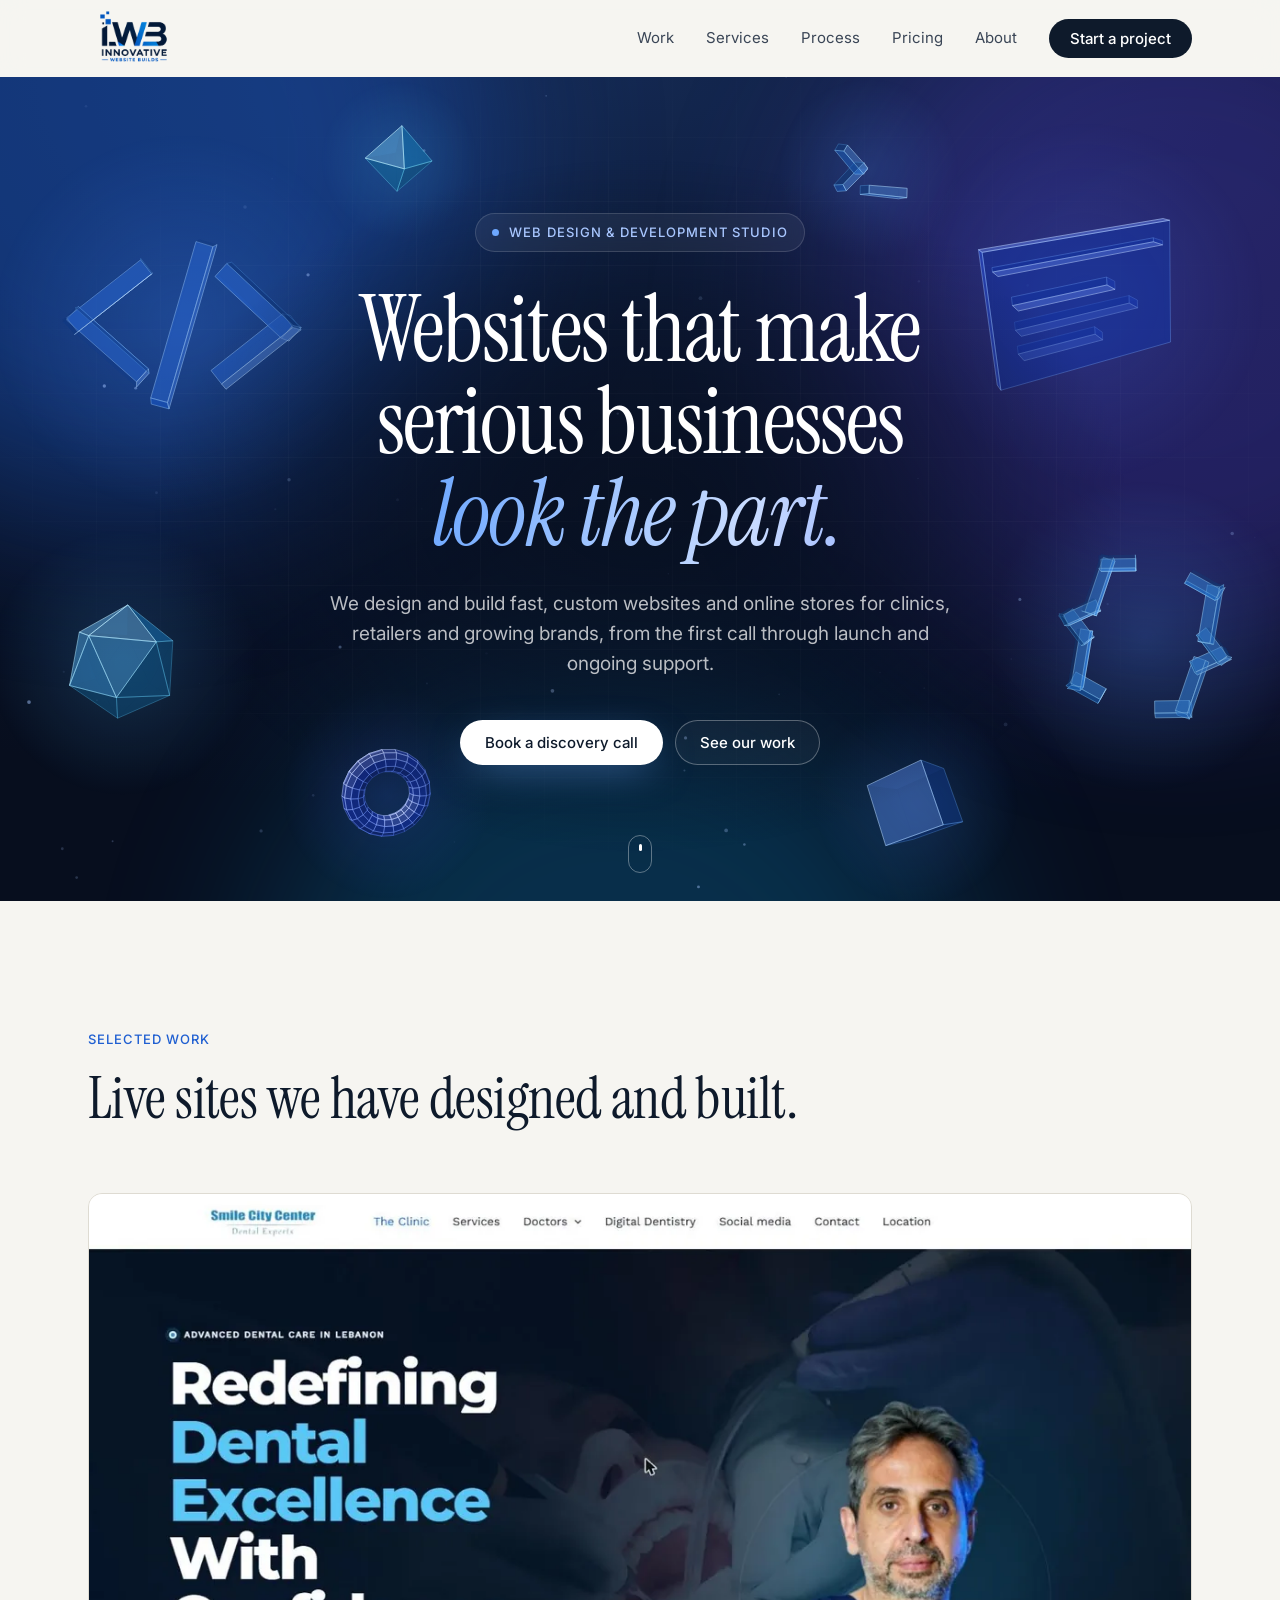
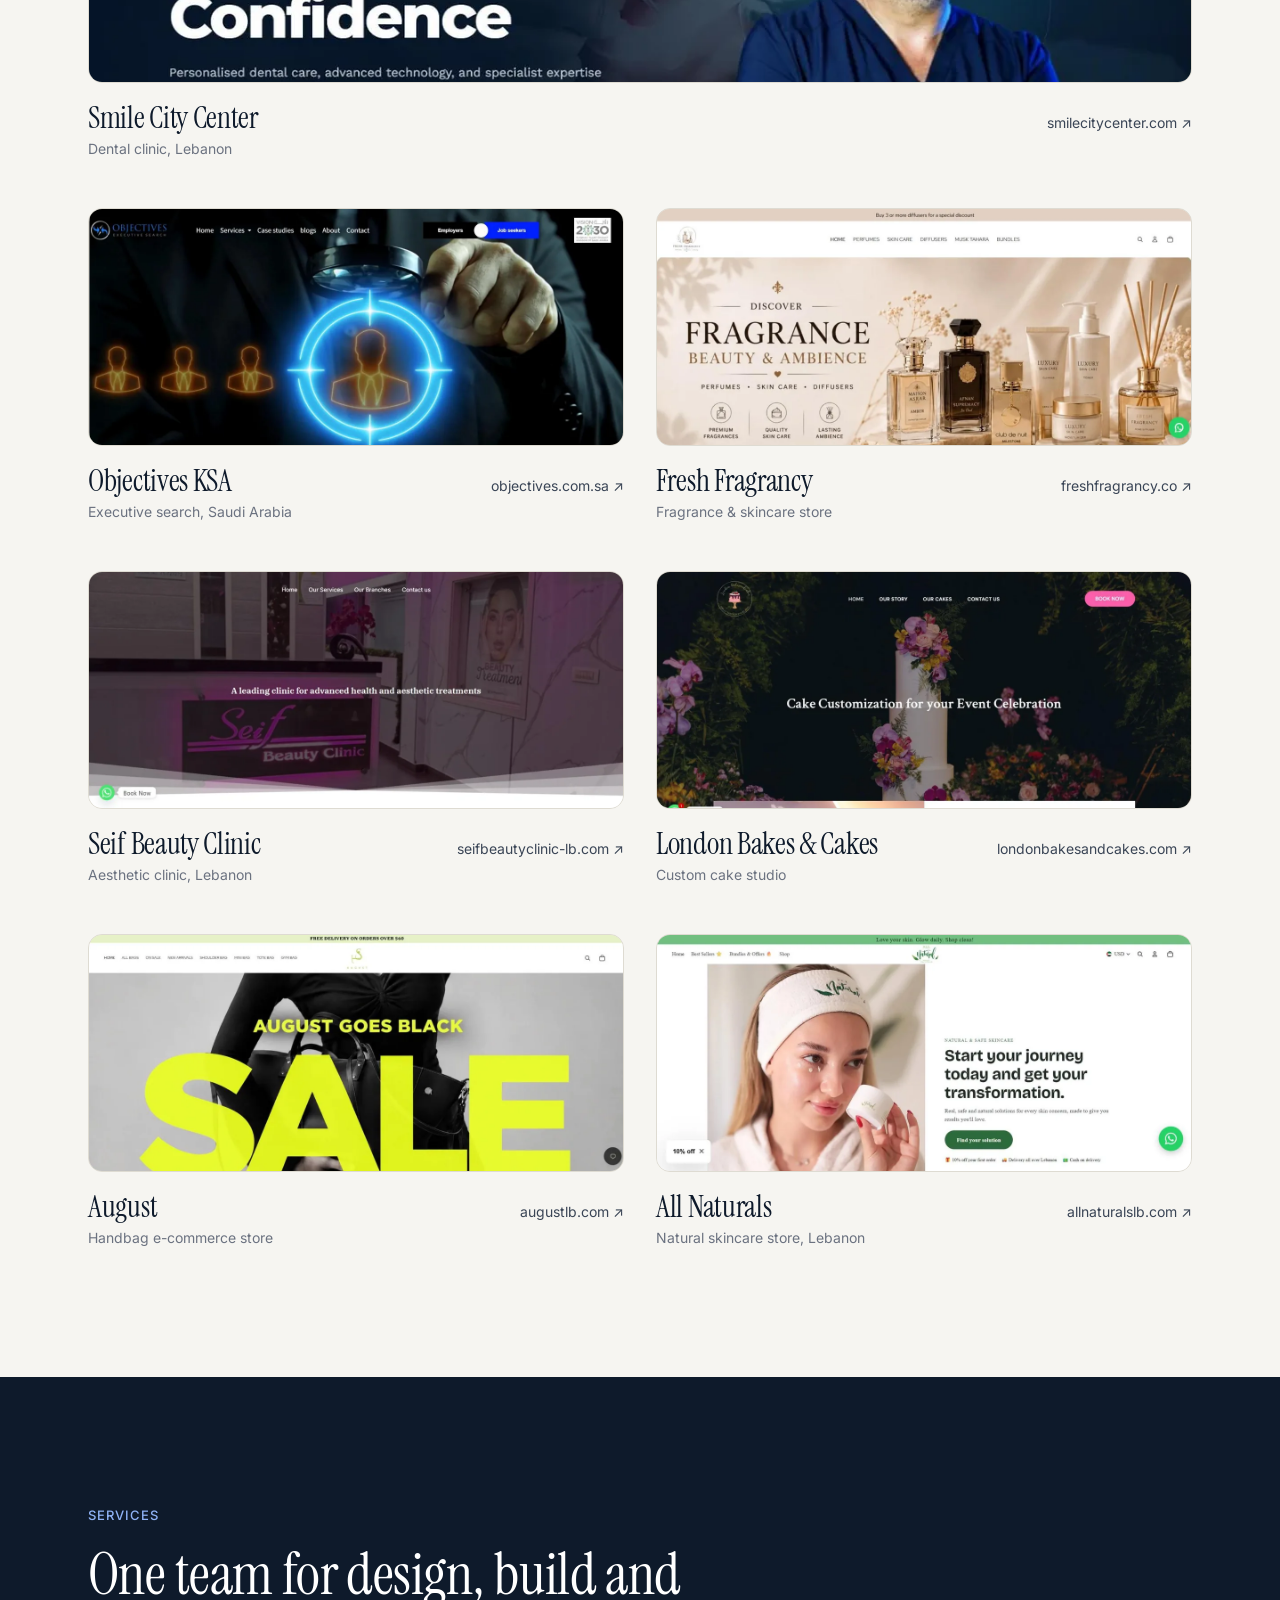
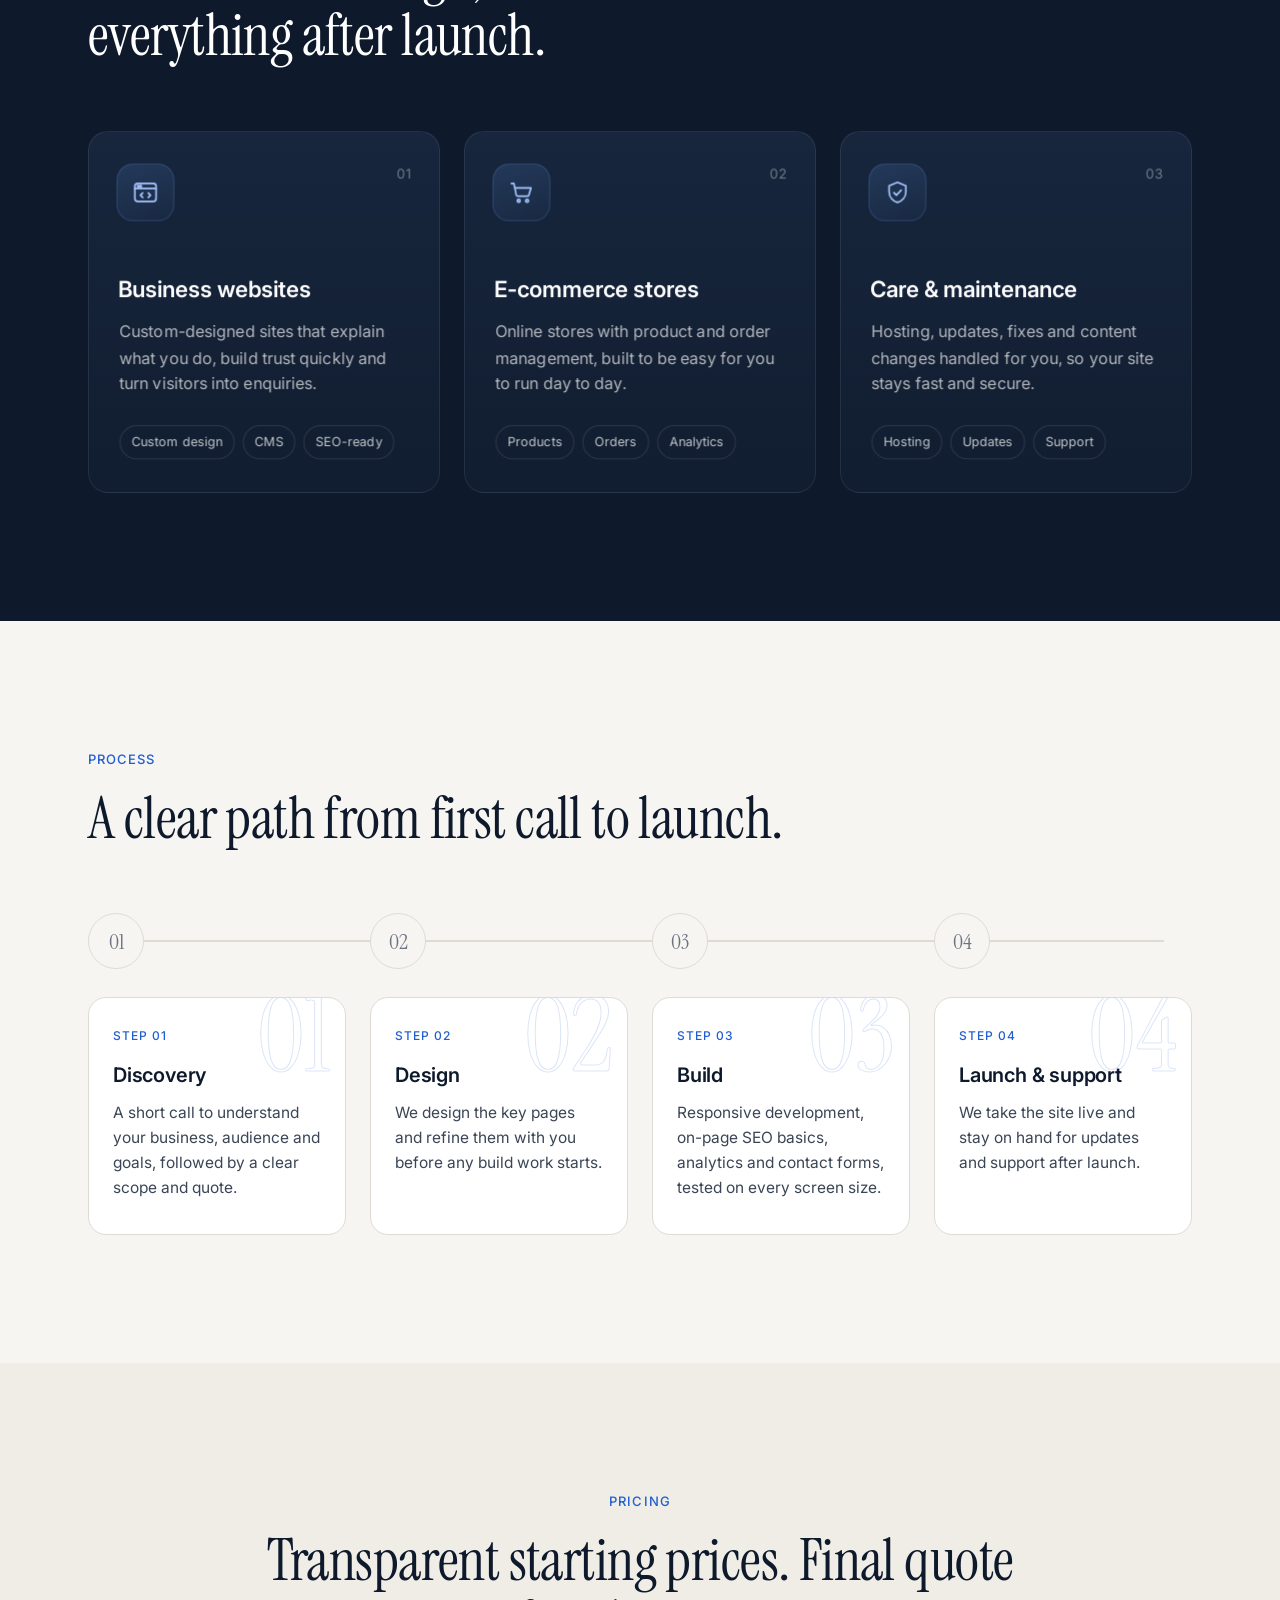
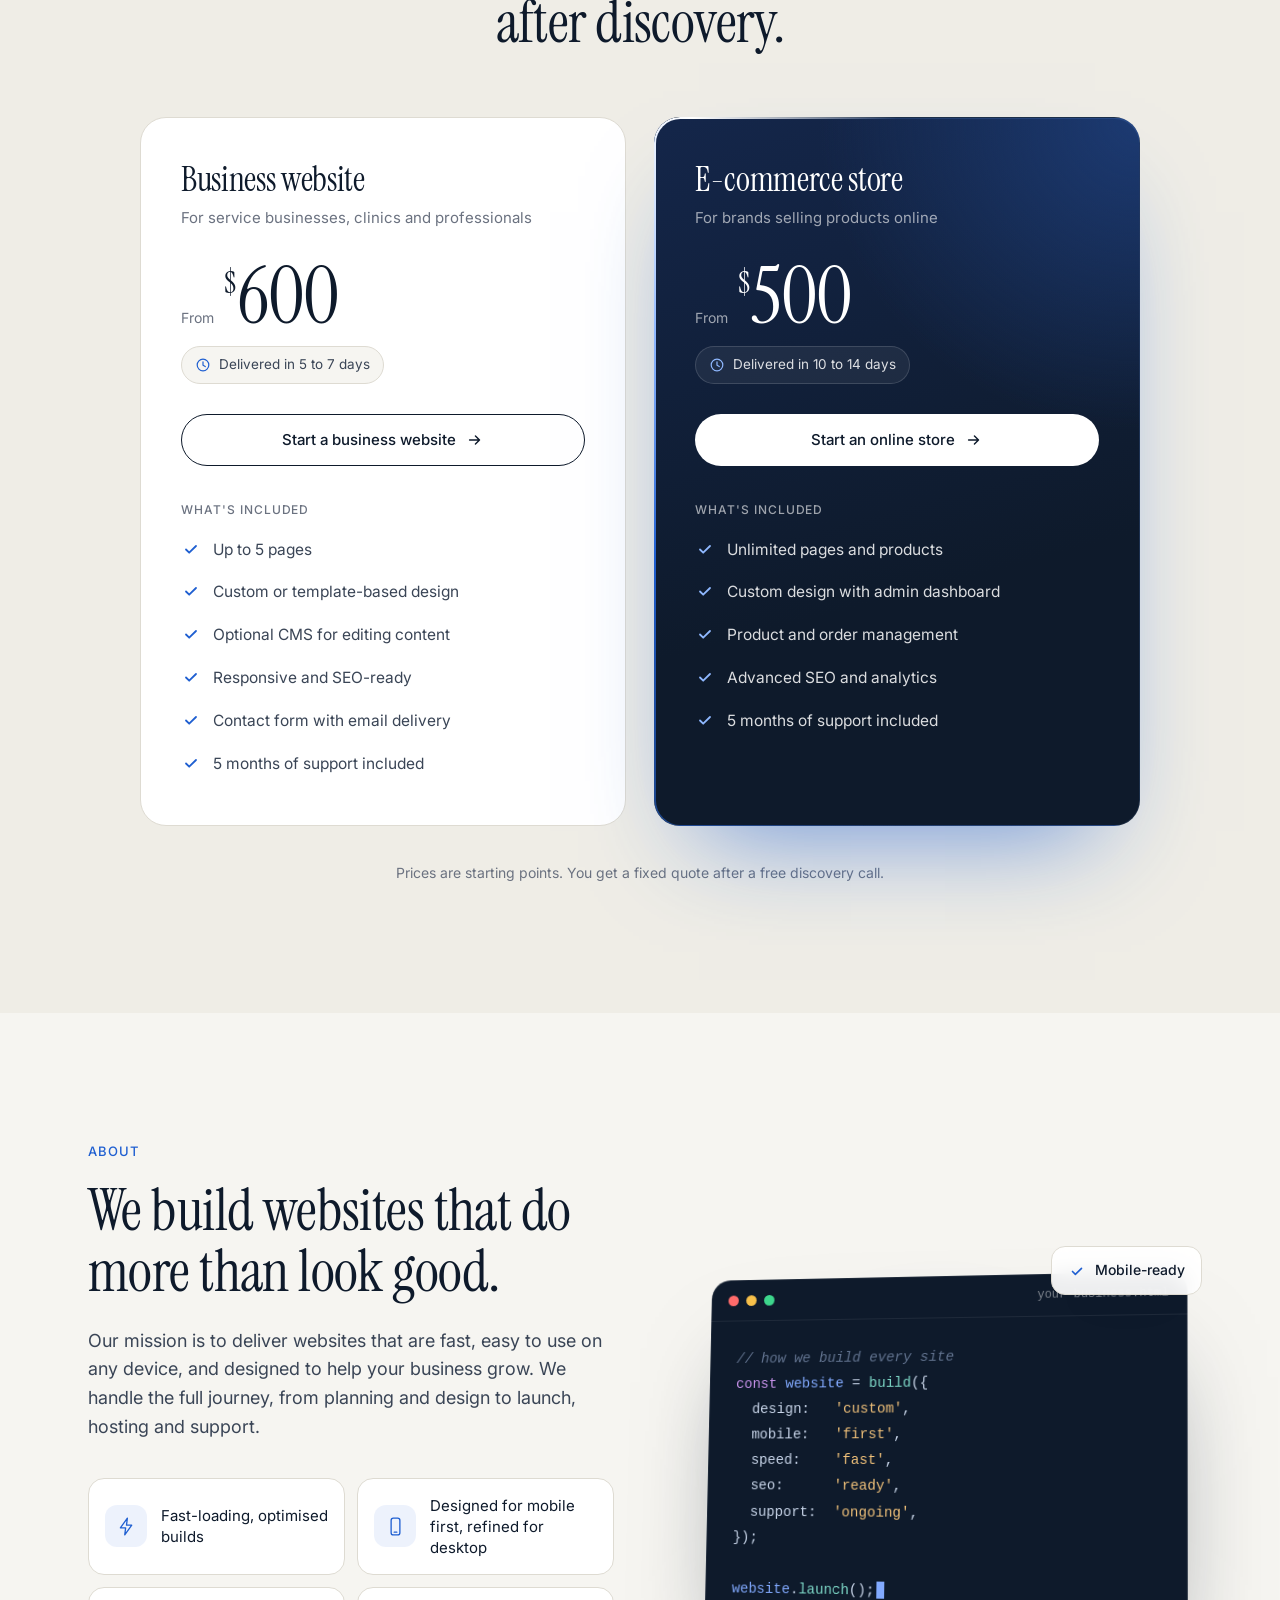
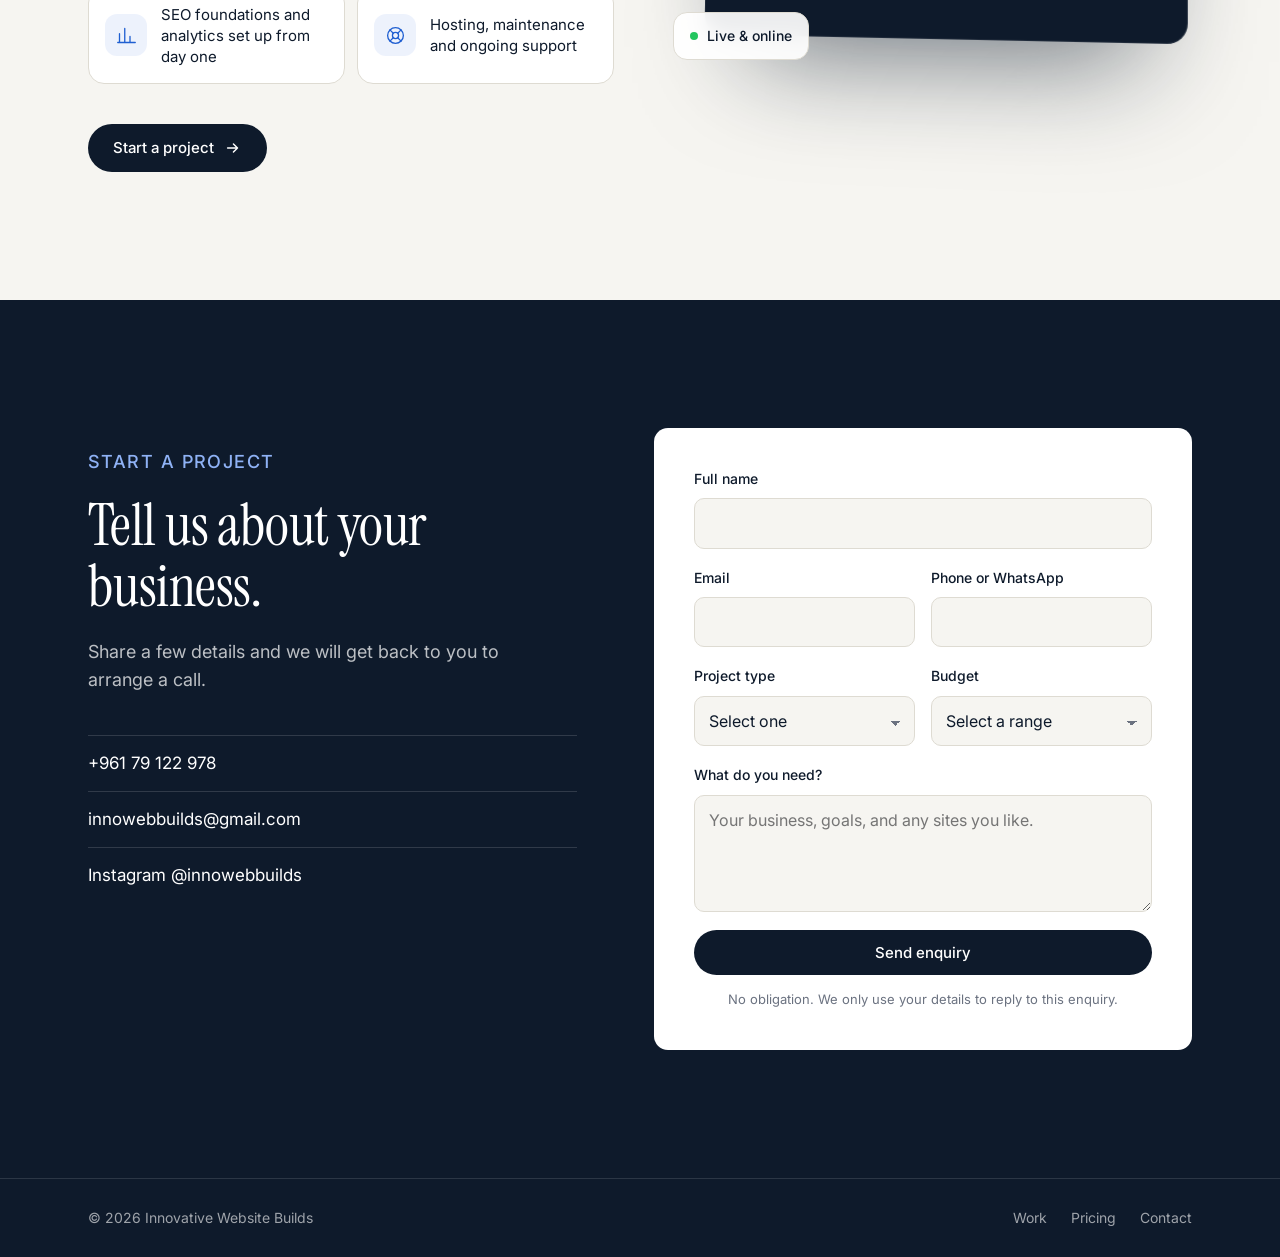
==== commit e3bd81d1: "Premium dark hero, redesigned pricing and about - Hero: deep navy gradient with slow aurora light, a" ====
--- a/index.html
+++ b/index.html
@@ -22,9 +22,9 @@
   <link rel="preconnect" href="https://fonts.googleapis.com" />
   <link rel="preconnect" href="https://fonts.gstatic.com" crossorigin />
   <link href="https://fonts.googleapis.com/css2?family=Inter:wght@400;500;600&family=Instrument+Serif:ital@0;1&display=swap" rel="stylesheet" />
-  <link rel="stylesheet" href="style/style.css?v=20261125b" />
-  <script defer src="script/main.js?v=20261125b"></script>
-  <script defer src="script/hero3d.js?v=20261125b"></script>
+  <link rel="stylesheet" href="style/style.css?v=20261125c" />
+  <script defer src="script/main.js?v=20261125c"></script>
+  <script defer src="script/hero3d.js?v=20261125c"></script>
 
   <!-- Structured data -->
   <script type="application/ld+json">
@@ -105,8 +105,10 @@
 
   <main id="main">
     <!-- Hero -->
-    <section class="hero" id="hero">
+    <section class="hero hero-dark" id="hero">
       <canvas class="hero-canvas" id="hero-canvas" aria-hidden="true"></canvas>
+      <div class="hero-aurora" aria-hidden="true"><span></span><span></span><span></span></div>
+      <div class="hero-grid" aria-hidden="true"></div>
       <div class="hero-glow" aria-hidden="true"></div>
       <div class="container hero-inner">
         <p class="eyebrow hero-eyebrow"><span class="dot" aria-hidden="true"></span>Web design &amp; development studio</p>
@@ -248,59 +250,75 @@
     </section>
 
     <!-- Pricing -->
-    <section id="pricing" class="section section-alt">
+    <section id="pricing" class="section section-alt pricing">
       <div class="container">
-        <div class="section-head">
+        <div class="section-head section-head-center">
           <p class="eyebrow">Pricing</p>
           <h2>Transparent starting prices. Final quote after discovery.</h2>
         </div>
         <div class="plans">
           <article class="plan">
-            <h3>Business website</h3>
-            <p class="plan-price"><span>From</span> $600</p>
-            <p class="plan-time">Delivered in 5 to 7 days</p>
-            <ul>
-              <li>Up to 5 pages</li>
-              <li>Custom or template-based design</li>
-              <li>Optional CMS for editing content</li>
-              <li>Responsive and SEO-ready</li>
-              <li>Contact form with email delivery</li>
-              <li>5 months of support included</li>
-            </ul>
-            <a href="#contact" class="btn btn-ghost" data-plan="informative">Start a business website</a>
+            <div class="plan-inner">
+              <div class="plan-head">
+                <h3>Business website</h3>
+                <p class="plan-fit">For service businesses, clinics and professionals</p>
+              </div>
+              <p class="plan-price"><span class="plan-from">From</span><span class="plan-amount"><sup>$</sup>600</span></p>
+              <p class="plan-time"><svg viewBox="0 0 20 20" fill="none" aria-hidden="true"><circle cx="10" cy="10" r="7.25" stroke="currentColor" stroke-width="1.5"/><path d="M10 6v4.2l2.8 1.8" stroke="currentColor" stroke-width="1.5" stroke-linecap="round"/></svg>Delivered in 5 to 7 days</p>
+              <a href="#contact" class="btn btn-ghost plan-cta" data-plan="informative">Start a business website<svg viewBox="0 0 20 20" fill="none" aria-hidden="true"><path d="M4 10h11m-4.5-4.5L15 10l-4.5 4.5" stroke="currentColor" stroke-width="1.6" stroke-linecap="round" stroke-linejoin="round"/></svg></a>
+              <p class="plan-includes">What's included</p>
+              <ul><li><svg viewBox="0 0 20 20" fill="none" aria-hidden="true"><path d="m5 10.5 3.2 3.2L15 7" stroke="currentColor" stroke-width="1.8" stroke-linecap="round" stroke-linejoin="round"/></svg><span>Up to 5 pages</span></li><li><svg viewBox="0 0 20 20" fill="none" aria-hidden="true"><path d="m5 10.5 3.2 3.2L15 7" stroke="currentColor" stroke-width="1.8" stroke-linecap="round" stroke-linejoin="round"/></svg><span>Custom or template-based design</span></li><li><svg viewBox="0 0 20 20" fill="none" aria-hidden="true"><path d="m5 10.5 3.2 3.2L15 7" stroke="currentColor" stroke-width="1.8" stroke-linecap="round" stroke-linejoin="round"/></svg><span>Optional CMS for editing content</span></li><li><svg viewBox="0 0 20 20" fill="none" aria-hidden="true"><path d="m5 10.5 3.2 3.2L15 7" stroke="currentColor" stroke-width="1.8" stroke-linecap="round" stroke-linejoin="round"/></svg><span>Responsive and SEO-ready</span></li><li><svg viewBox="0 0 20 20" fill="none" aria-hidden="true"><path d="m5 10.5 3.2 3.2L15 7" stroke="currentColor" stroke-width="1.8" stroke-linecap="round" stroke-linejoin="round"/></svg><span>Contact form with email delivery</span></li><li><svg viewBox="0 0 20 20" fill="none" aria-hidden="true"><path d="m5 10.5 3.2 3.2L15 7" stroke="currentColor" stroke-width="1.8" stroke-linecap="round" stroke-linejoin="round"/></svg><span>5 months of support included</span></li></ul>
+            </div>
           </article>
           <article class="plan plan-featured">
-            <h3>E-commerce store</h3>
-            <p class="plan-price"><span>From</span> $500</p>
-            <p class="plan-time">Delivered in 10 to 14 days</p>
-            <ul>
-              <li>Unlimited pages and products</li>
-              <li>Custom design with admin dashboard</li>
-              <li>Product and order management</li>
-              <li>Advanced SEO and analytics</li>
-              <li>5 months of support included</li>
-            </ul>
-            <a href="#contact" class="btn btn-primary" data-plan="ecommerce">Start an online store</a>
+            <div class="plan-inner">
+              <div class="plan-head">
+                <h3>E-commerce store</h3>
+                <p class="plan-fit">For brands selling products online</p>
+              </div>
+              <p class="plan-price"><span class="plan-from">From</span><span class="plan-amount"><sup>$</sup>500</span></p>
+              <p class="plan-time"><svg viewBox="0 0 20 20" fill="none" aria-hidden="true"><circle cx="10" cy="10" r="7.25" stroke="currentColor" stroke-width="1.5"/><path d="M10 6v4.2l2.8 1.8" stroke="currentColor" stroke-width="1.5" stroke-linecap="round"/></svg>Delivered in 10 to 14 days</p>
+              <a href="#contact" class="btn btn-light plan-cta" data-plan="ecommerce">Start an online store<svg viewBox="0 0 20 20" fill="none" aria-hidden="true"><path d="M4 10h11m-4.5-4.5L15 10l-4.5 4.5" stroke="currentColor" stroke-width="1.6" stroke-linecap="round" stroke-linejoin="round"/></svg></a>
+              <p class="plan-includes">What's included</p>
+              <ul><li><svg viewBox="0 0 20 20" fill="none" aria-hidden="true"><path d="m5 10.5 3.2 3.2L15 7" stroke="currentColor" stroke-width="1.8" stroke-linecap="round" stroke-linejoin="round"/></svg><span>Unlimited pages and products</span></li><li><svg viewBox="0 0 20 20" fill="none" aria-hidden="true"><path d="m5 10.5 3.2 3.2L15 7" stroke="currentColor" stroke-width="1.8" stroke-linecap="round" stroke-linejoin="round"/></svg><span>Custom design with admin dashboard</span></li><li><svg viewBox="0 0 20 20" fill="none" aria-hidden="true"><path d="m5 10.5 3.2 3.2L15 7" stroke="currentColor" stroke-width="1.8" stroke-linecap="round" stroke-linejoin="round"/></svg><span>Product and order management</span></li><li><svg viewBox="0 0 20 20" fill="none" aria-hidden="true"><path d="m5 10.5 3.2 3.2L15 7" stroke="currentColor" stroke-width="1.8" stroke-linecap="round" stroke-linejoin="round"/></svg><span>Advanced SEO and analytics</span></li><li><svg viewBox="0 0 20 20" fill="none" aria-hidden="true"><path d="m5 10.5 3.2 3.2L15 7" stroke="currentColor" stroke-width="1.8" stroke-linecap="round" stroke-linejoin="round"/></svg><span>5 months of support included</span></li></ul>
+            </div>
           </article>
         </div>
+        <p class="plans-note">Prices are starting points. You get a fixed quote after a free discovery call.</p>
       </div>
     </section>
 
     <!-- About -->
-    <section id="about" class="section">
+    <section id="about" class="section about-section">
       <div class="container about">
-        <div>
+        <div class="about-copy">
           <p class="eyebrow">About</p>
           <h2>We build websites that do more than look good.</h2>
-        </div>
-        <div class="about-body">
-          <p>Our mission is to deliver websites that are fast, easy to use on any device, and designed to help your business grow. We handle the full journey, from planning and design to launch, hosting and support.</p>
-          <ul class="ticks">
-            <li>Fast-loading, optimised builds</li>
-            <li>Designed for mobile first, refined for desktop</li>
-            <li>SEO foundations and analytics set up from day one</li>
-            <li>Hosting, maintenance and ongoing support</li>
+          <p class="about-lead">Our mission is to deliver websites that are fast, easy to use on any device, and designed to help your business grow. We handle the full journey, from planning and design to launch, hosting and support.</p>
+          <ul class="about-tiles">
+            <li class="about-tile"><span class="about-icon" aria-hidden="true"><svg viewBox="0 0 24 24" fill="none" stroke="currentColor" stroke-width="1.5" stroke-linecap="round" stroke-linejoin="round"><path d="M13 2.5 5 13.5h6l-1 8 8-11h-6l1-8Z"/></svg></span><span>Fast-loading, optimised builds</span></li>
+            <li class="about-tile"><span class="about-icon" aria-hidden="true"><svg viewBox="0 0 24 24" fill="none" stroke="currentColor" stroke-width="1.5" stroke-linecap="round" stroke-linejoin="round"><rect x="7" y="2.5" width="10" height="19" rx="2.5"/><path d="M10.5 18.5h3"/></svg></span><span>Designed for mobile first, refined for desktop</span></li>
+            <li class="about-tile"><span class="about-icon" aria-hidden="true"><svg viewBox="0 0 24 24" fill="none" stroke="currentColor" stroke-width="1.5" stroke-linecap="round" stroke-linejoin="round"><path d="M4 20V10M10 20V4M16 20v-7M22 20H2"/></svg></span><span>SEO foundations and analytics set up from day one</span></li>
+            <li class="about-tile"><span class="about-icon" aria-hidden="true"><svg viewBox="0 0 24 24" fill="none" stroke="currentColor" stroke-width="1.5" stroke-linecap="round" stroke-linejoin="round"><circle cx="12" cy="12" r="9"/><circle cx="12" cy="12" r="3.5"/><path d="m5.6 5.6 3.9 3.9M14.5 14.5l3.9 3.9M18.4 5.6l-3.9 3.9M9.5 14.5l-3.9 3.9"/></svg></span><span>Hosting, maintenance and ongoing support</span></li>
           </ul>
+          <a href="#contact" class="btn btn-primary about-cta">Start a project<svg viewBox="0 0 20 20" fill="none" aria-hidden="true"><path d="M4 10h11m-4.5-4.5L15 10l-4.5 4.5" stroke="currentColor" stroke-width="1.6" stroke-linecap="round" stroke-linejoin="round"/></svg></a>
+        </div>
+        <div class="about-visual" aria-hidden="true">
+          <div class="code-window">
+            <div class="code-bar"><span></span><span></span><span></span><em>your-business.html</em></div>
+<pre class="code"><code><i class="c">// how we build every site</i>
+<b>const</b> <u>website</u> = <s>build</s>({
+  design:   <var>'custom'</var>,
+  mobile:   <var>'first'</var>,
+  speed:    <var>'fast'</var>,
+  seo:      <var>'ready'</var>,
+  support:  <var>'ongoing'</var>,
+});
+
+<u>website</u>.<s>launch</s>();<span class="caret"></span></code></pre>
+          </div>
+          <div class="float-card float-card-a"><span class="pulse-dot"></span>Live &amp; online</div>
+          <div class="float-card float-card-b"><svg viewBox="0 0 20 20" fill="none"><path d="m5 10.5 3.2 3.2L15 7" stroke="currentColor" stroke-width="1.8" stroke-linecap="round" stroke-linejoin="round"/></svg>Mobile-ready</div>
         </div>
       </div>
     </section>
--- a/style/style.css
+++ b/style/style.css
@@ -147,6 +147,43 @@
 .work-url { font-size: 14px; color: var(--ink-soft); white-space: nowrap; }
 .work-card:hover .work-url { color: var(--accent); }
 
+/* Dark hero */
+.hero-dark { background: radial-gradient(120% 90% at 50% 0%, #142850 0%, #0B1630 50%, #070E1E 100%); color: #fff; }
+.hero-aurora { position: absolute; inset: 0; z-index: -4; overflow: hidden; pointer-events: none; }
+.hero-aurora span { position: absolute; width: 56vmax; height: 56vmax; border-radius: 50%; filter: blur(90px); opacity: .45; will-change: transform; }
+.hero-aurora span:nth-child(1) { background: #1F5FD1; left: -18vmax; top: -22vmax; animation: drift-a 22s ease-in-out infinite alternate; }
+.hero-aurora span:nth-child(2) { background: #5B3FD6; right: -20vmax; top: -10vmax; opacity: .32; animation: drift-b 26s ease-in-out infinite alternate; }
+.hero-aurora span:nth-child(3) { background: #0EA5E9; left: 20%; bottom: -38vmax; opacity: .22; animation: drift-c 30s ease-in-out infinite alternate; }
+@keyframes drift-a { to { transform: translate(14vmax, 10vmax) scale(1.1); } }
+@keyframes drift-b { to { transform: translate(-12vmax, 12vmax) scale(.9); } }
+@keyframes drift-c { to { transform: translate(-10vmax, -8vmax) scale(1.15); } }
+.hero-grid {
+  position: absolute; inset: 0; z-index: -3; pointer-events: none;
+  background-image: linear-gradient(rgba(255,255,255,.045) 1px, transparent 1px), linear-gradient(90deg, rgba(255,255,255,.045) 1px, transparent 1px);
+  background-size: 64px 64px; background-position: center center;
+  -webkit-mask-image: radial-gradient(ellipse 75% 65% at 50% 45%, #000 20%, transparent 78%);
+  mask-image: radial-gradient(ellipse 75% 65% at 50% 45%, #000 20%, transparent 78%);
+}
+.hero-dark .hero-glow { background: radial-gradient(ellipse 38% 42% at 50% 52%, rgba(8,16,32,.78) 0%, rgba(8,16,32,.45) 55%, rgba(8,16,32,0) 100%); }
+.hero-dark h1 { color: #fff; }
+.hero-dark h1 em {
+  background: linear-gradient(100deg, #6EA8FF 0%, #C9DCFF 35%, #7C9BFF 60%, #6EA8FF 100%);
+  background-size: 220% 100%;
+  -webkit-background-clip: text; background-clip: text; color: transparent;
+  animation: shimmer 8s ease-in-out infinite alternate;
+  padding-right: .06em;
+}
+@keyframes shimmer { to { background-position: 100% 0; } }
+.hero-dark .lede { color: rgba(255,255,255,.72); }
+.hero-dark .hero-eyebrow { background: rgba(255,255,255,.06); border-color: rgba(255,255,255,.14); color: #A9C7FF; }
+.hero-dark .hero-eyebrow .dot { background: #6EA8FF; }
+.hero-dark .btn-primary { background: #fff; color: var(--ink); box-shadow: 0 12px 40px -12px rgba(110,168,255,.6); }
+.hero-dark .btn-primary:hover { background: var(--accent); color: #fff; }
+.hero-dark .btn-ghost { border-color: rgba(255,255,255,.3); color: #fff; background: rgba(255,255,255,.04); }
+.hero-dark .btn-ghost:hover { background: #fff; color: var(--ink); border-color: #fff; }
+.hero-dark .scroll-cue { border-color: rgba(255,255,255,.35); }
+.hero-dark .scroll-cue span { background: #fff; }
+
 /* Dark section */
 .section-dark { background: var(--ink); color: #fff; }
 .section-dark .eyebrow { color: #8FB2F5; }
@@ -199,7 +236,6 @@
 .service p { color: rgba(255,255,255,.68); font-size: 16px; transform: translateZ(12px); }
 .service-tags { list-style: none; margin: 28px 0 0; padding: 0; display: flex; flex-wrap: wrap; gap: 8px; transform: translateZ(10px); }
 .service-tags li { font-size: 12.5px; padding: 6px 11px; border-radius: 999px; border: 1px solid rgba(255,255,255,.12); color: rgba(255,255,255,.75); }
-.plan h3 { font-family: var(--sans); font-weight: 600; font-size: 20px; letter-spacing: -0.01em; margin-bottom: 12px; }
 
 /* Process */
 .process-wrap { position: relative; --progress: 0; }
@@ -231,22 +267,114 @@
 .step-card > p:not(.step-label) { color: var(--ink-soft); font-size: 15.5px; position: relative; }
 
 /* Pricing */
-.plans { display: grid; grid-template-columns: repeat(2, 1fr); gap: 24px; }
-.plan { background: var(--surface); border-radius: var(--radius); padding: 40px; display: flex; flex-direction: column; border: 1px solid var(--line); }
-.plan-featured { border-color: var(--ink); }
-.plan-price { font-family: var(--serif); font-size: 56px; line-height: 1; margin: 8px 0 8px; }
-.plan-price span { font-family: var(--sans); font-size: 15px; color: var(--muted); margin-right: 4px; vertical-align: middle; }
-.plan-time { font-size: 14px; color: var(--muted); margin-bottom: 28px; }
-.plan ul { list-style: none; margin: 0 0 36px; padding: 0; flex: 1; }
-.plan li { padding: 12px 0; border-top: 1px solid var(--line); font-size: 15px; color: var(--ink-soft); }
-.plan .btn { align-self: flex-start; }
+.section-head-center { text-align: center; margin-left: auto; margin-right: auto; }
+.plans { display: grid; grid-template-columns: repeat(2, 1fr); gap: 28px; max-width: 1000px; margin: 0 auto; align-items: stretch; }
+.plan { position: relative; border-radius: 26px; }
+.plan-inner {
+  position: relative; height: 100%; display: flex; flex-direction: column;
+  background: var(--surface); border: 1px solid var(--line); border-radius: 26px; padding: 44px 40px 40px;
+  transition: transform .45s cubic-bezier(.2,.7,.2,1), box-shadow .45s ease;
+}
+.plan:hover .plan-inner { transform: translateY(-6px); box-shadow: 0 40px 80px -40px rgba(14,26,43,.35); }
+.plan-head h3 { font-family: var(--serif); font-weight: 400; font-size: 34px; line-height: 1.05; margin-bottom: 8px; }
+.plan-fit { font-size: 15px; color: var(--muted); }
+.plan-price { display: flex; align-items: baseline; gap: 10px; margin: 30px 0 14px; }
+.plan-from { font-size: 14px; color: var(--muted); }
+.plan-amount { font-family: var(--serif); font-size: 80px; line-height: .9; letter-spacing: -0.02em; }
+.plan-amount sup { font-size: .38em; vertical-align: top; position: relative; top: .3em; margin-right: 2px; }
+.plan-time {
+  align-self: flex-start; display: inline-flex; align-items: center; gap: 8px;
+  font-size: 13.5px; color: var(--ink-soft); background: var(--bg); border: 1px solid var(--line);
+  padding: 7px 13px; border-radius: 999px;
+}
+.plan-time svg { width: 16px; height: 16px; color: var(--accent); }
+.plan-cta { width: 100%; gap: 10px; margin: 30px 0 34px; padding: 16px 24px; }
+.plan-cta svg { width: 18px; height: 18px; transition: transform .3s ease; }
+.plan-cta:hover svg, .about-cta:hover svg { transform: translateX(4px); }
+.plan-includes { font-size: 12px; font-weight: 500; letter-spacing: .08em; text-transform: uppercase; color: var(--muted); margin-bottom: 10px; }
+.plan ul { list-style: none; margin: 0; padding: 0; }
+.plan li { display: flex; gap: 12px; align-items: flex-start; padding: 9px 0; font-size: 15.5px; color: var(--ink-soft); }
+.plan li svg { width: 20px; height: 20px; flex-shrink: 0; color: var(--accent); margin-top: 1px; }
+
+.plan-featured .plan-inner {
+  background: radial-gradient(120% 80% at 100% 0%, #1C3A72 0%, rgba(28,58,114,0) 55%), linear-gradient(165deg, #14264A 0%, #0E1A2B 65%);
+  color: #fff; border-color: transparent;
+  box-shadow: 0 50px 100px -45px rgba(31,95,209,.65);
+}
+.plan-featured .plan-inner::before {
+  content: ""; position: absolute; inset: -1px; border-radius: inherit; padding: 1.5px; pointer-events: none;
+  background: conic-gradient(from var(--angle), rgba(110,168,255,.15) 0deg, rgba(110,168,255,.15) 180deg, #1F5FD1 250deg, #8FB8FF 300deg, #FFFFFF 330deg, rgba(110,168,255,.15) 360deg);
+  -webkit-mask: linear-gradient(#000 0 0) content-box, linear-gradient(#000 0 0);
+  -webkit-mask-composite: xor; mask-composite: exclude;
+  animation: border-spin 6s linear infinite;
+}
+.plan-featured:hover .plan-inner { box-shadow: 0 60px 110px -45px rgba(31,95,209,.8); }
+.plan-featured .plan-fit, .plan-featured .plan-from, .plan-featured .plan-includes { color: rgba(255,255,255,.6); }
+.plan-featured .plan-time { background: rgba(255,255,255,.06); border-color: rgba(255,255,255,.14); color: rgba(255,255,255,.85); }
+.plan-featured .plan-time svg, .plan-featured li svg { color: #8FB8FF; }
+.plan-featured li { color: rgba(255,255,255,.85); }
+.btn-light { background: #fff; color: var(--ink); }
+.btn-light:hover { background: var(--accent); color: #fff; }
+.plans-note { text-align: center; font-size: 14px; color: var(--muted); margin-top: 36px; }
 
 /* About */
-.about { display: grid; grid-template-columns: 1fr 1fr; gap: clamp(40px, 6vw, 96px); align-items: start; }
-.about-body p { font-size: 18px; color: var(--ink-soft); margin-bottom: 32px; }
-.ticks { list-style: none; margin: 0; padding: 0; }
-.ticks li { padding: 14px 0 14px 28px; border-top: 1px solid var(--line); position: relative; font-size: 16px; }
-.ticks li::before { content: ""; position: absolute; left: 2px; top: 23px; width: 10px; height: 5px; border-left: 1.5px solid var(--accent); border-bottom: 1.5px solid var(--accent); transform: rotate(-45deg); }
+.about { display: grid; grid-template-columns: 1.05fr 1fr; gap: clamp(48px, 6vw, 96px); align-items: center; }
+.about-copy h2 { margin-bottom: 24px; }
+.about-lead { font-size: 18px; color: var(--ink-soft); max-width: 52ch; }
+.about-tiles { list-style: none; padding: 0; margin: 36px 0 40px; display: grid; grid-template-columns: 1fr 1fr; gap: 12px; }
+.about-tile {
+  display: flex; align-items: center; gap: 14px; padding: 16px;
+  background: var(--surface); border: 1px solid var(--line); border-radius: 16px; font-size: 15px; line-height: 1.4;
+  transition: transform .35s ease, border-color .35s ease, box-shadow .35s ease;
+}
+.about-tile:hover { transform: translateY(-3px); border-color: rgba(31,95,209,.35); box-shadow: 0 20px 40px -24px rgba(14,26,43,.3); }
+.about-icon { flex-shrink: 0; display: grid; place-items: center; width: 42px; height: 42px; border-radius: 12px; background: rgba(31,95,209,.08); color: var(--accent); }
+.about-icon svg { width: 21px; height: 21px; }
+.about-cta { gap: 10px; }
+.about-cta svg { width: 18px; height: 18px; transition: transform .3s ease; }
+
+.about-visual { position: relative; padding: 28px 8px; }
+.about-visual::before {
+  content: ""; position: absolute; inset: 8% 4%; z-index: -1; border-radius: 40px;
+  background: radial-gradient(closest-side, rgba(31,95,209,.22), transparent);
+  filter: blur(20px);
+}
+.code-window {
+  background: #0E1A2B; border-radius: 20px; overflow: hidden;
+  box-shadow: 0 60px 110px -45px rgba(14,26,43,.6), inset 0 0 0 1px rgba(255,255,255,.07);
+  transform: perspective(1400px) rotateY(-9deg) rotateX(4deg);
+  transition: transform .8s cubic-bezier(.2,.7,.2,1);
+}
+.about-visual:hover .code-window { transform: perspective(1400px) rotateY(0) rotateX(0); }
+.code-bar { display: flex; align-items: center; gap: 8px; padding: 15px 18px; border-bottom: 1px solid rgba(255,255,255,.07); }
+.code-bar span { width: 11px; height: 11px; border-radius: 50%; background: #3A4A63; }
+.code-bar span:nth-child(1) { background: #FF6B6B; }
+.code-bar span:nth-child(2) { background: #F7C04A; }
+.code-bar span:nth-child(3) { background: #3DD68C; }
+.code-bar em { margin-left: auto; font: 12px/1 ui-monospace, SFMono-Regular, Menlo, Consolas, monospace; font-style: normal; color: rgba(255,255,255,.45); }
+.code { margin: 0; padding: 26px 28px 34px; font: 14.5px/1.8 ui-monospace, SFMono-Regular, Menlo, Consolas, monospace; color: #C9D6EA; white-space: pre; overflow: hidden; }
+.code i, .code b, .code u, .code s, .code var { font-style: normal; font-weight: 400; text-decoration: none; }
+.code i.c { color: #62738F; font-style: italic; }
+.code b { color: #C792EA; }
+.code u { color: #82AAFF; }
+.code s { color: #7FDBCA; }
+.code var { color: #F2C27A; }
+.caret { display: inline-block; width: 8px; height: 1.15em; margin-left: 2px; vertical-align: text-bottom; background: #82AAFF; animation: blink 1.1s steps(1) infinite; }
+@keyframes blink { 50% { opacity: 0; } }
+.float-card {
+  position: absolute; display: inline-flex; align-items: center; gap: 9px;
+  background: rgba(255,255,255,.92); backdrop-filter: blur(10px); -webkit-backdrop-filter: blur(10px);
+  border: 1px solid var(--line); border-radius: 14px; padding: 12px 16px;
+  font-size: 14px; font-weight: 500; color: var(--ink);
+  box-shadow: 0 24px 48px -24px rgba(14,26,43,.35);
+  animation: floaty 6s ease-in-out infinite alternate;
+}
+.float-card svg { width: 18px; height: 18px; color: var(--accent); }
+.float-card-a { left: -18px; bottom: 6px; }
+.float-card-b { right: -10px; top: 0; animation-delay: -3s; }
+.pulse-dot { width: 8px; height: 8px; border-radius: 50%; background: #22C55E; animation: pulse-green 2s ease-out infinite; }
+@keyframes pulse-green { 0% { box-shadow: 0 0 0 0 rgba(34,197,94,.5); } 70%, 100% { box-shadow: 0 0 0 9px rgba(34,197,94,0); } }
+@keyframes floaty { from { transform: translateY(0); } to { transform: translateY(-10px); } }
 
 /* Contact */
 .contact { background: var(--ink); color: #fff; }
@@ -301,6 +429,7 @@
   .step { display: grid; grid-template-columns: 56px 1fr; gap: 20px; align-items: start; }
   .step-card { margin-top: 0; }
   .about, .contact-grid { grid-template-columns: 1fr; }
+  .about-visual { max-width: 560px; }
 }
 
 @media (max-width: 820px) {
@@ -332,13 +461,18 @@
   .hero { min-height: 0; padding: 96px 0 104px; }
   .scroll-cue { display: none; }
   .field-row { grid-template-columns: 1fr; gap: 0; }
-  .plan { padding: 28px 24px; }
-  .plan .btn { align-self: stretch; }
+  .plan-inner { padding: 32px 24px 28px; }
+  .plan-amount { font-size: 64px; }
+  .about-tiles { grid-template-columns: 1fr; }
+  .code { font-size: 12.5px; padding: 20px 18px 26px; }
+  .code-window { transform: none; }
+  .float-card-a { left: 0; bottom: -6px; }
+  .float-card-b { right: 0; top: 4px; }
 }
 
 @media (prefers-reduced-motion: reduce) {
   html { scroll-behavior: auto; }
-  .hero-eyebrow .dot, .scroll-cue span, .service-inner::before { animation: none; }
+  .hero-eyebrow .dot, .scroll-cue span, .service-inner::before, .plan-featured .plan-inner::before, .hero-aurora span, .hero-dark h1 em, .caret, .float-card, .pulse-dot { animation: none; }
   .service-inner, .step-card, .service-icon { transition: none; }
   .js .reveal { opacity: 1; transform: none; transition: none; }
 }
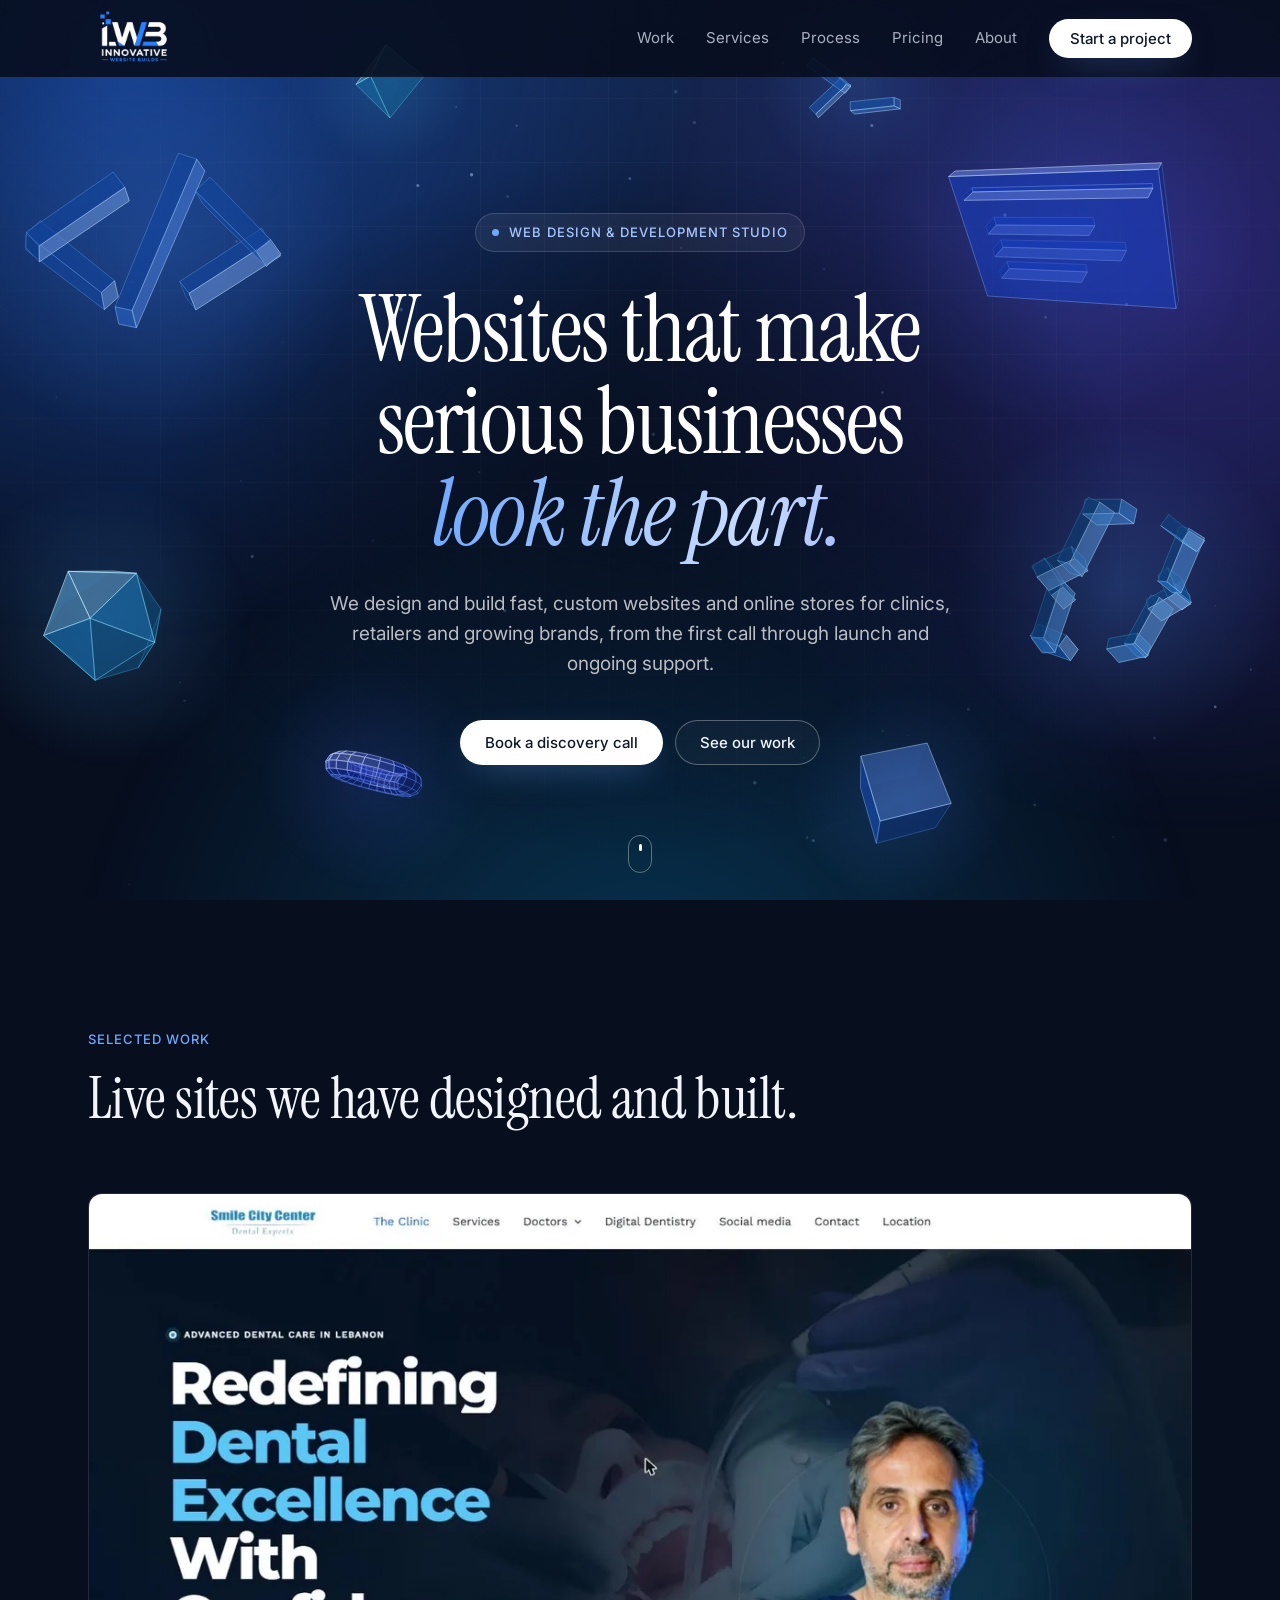
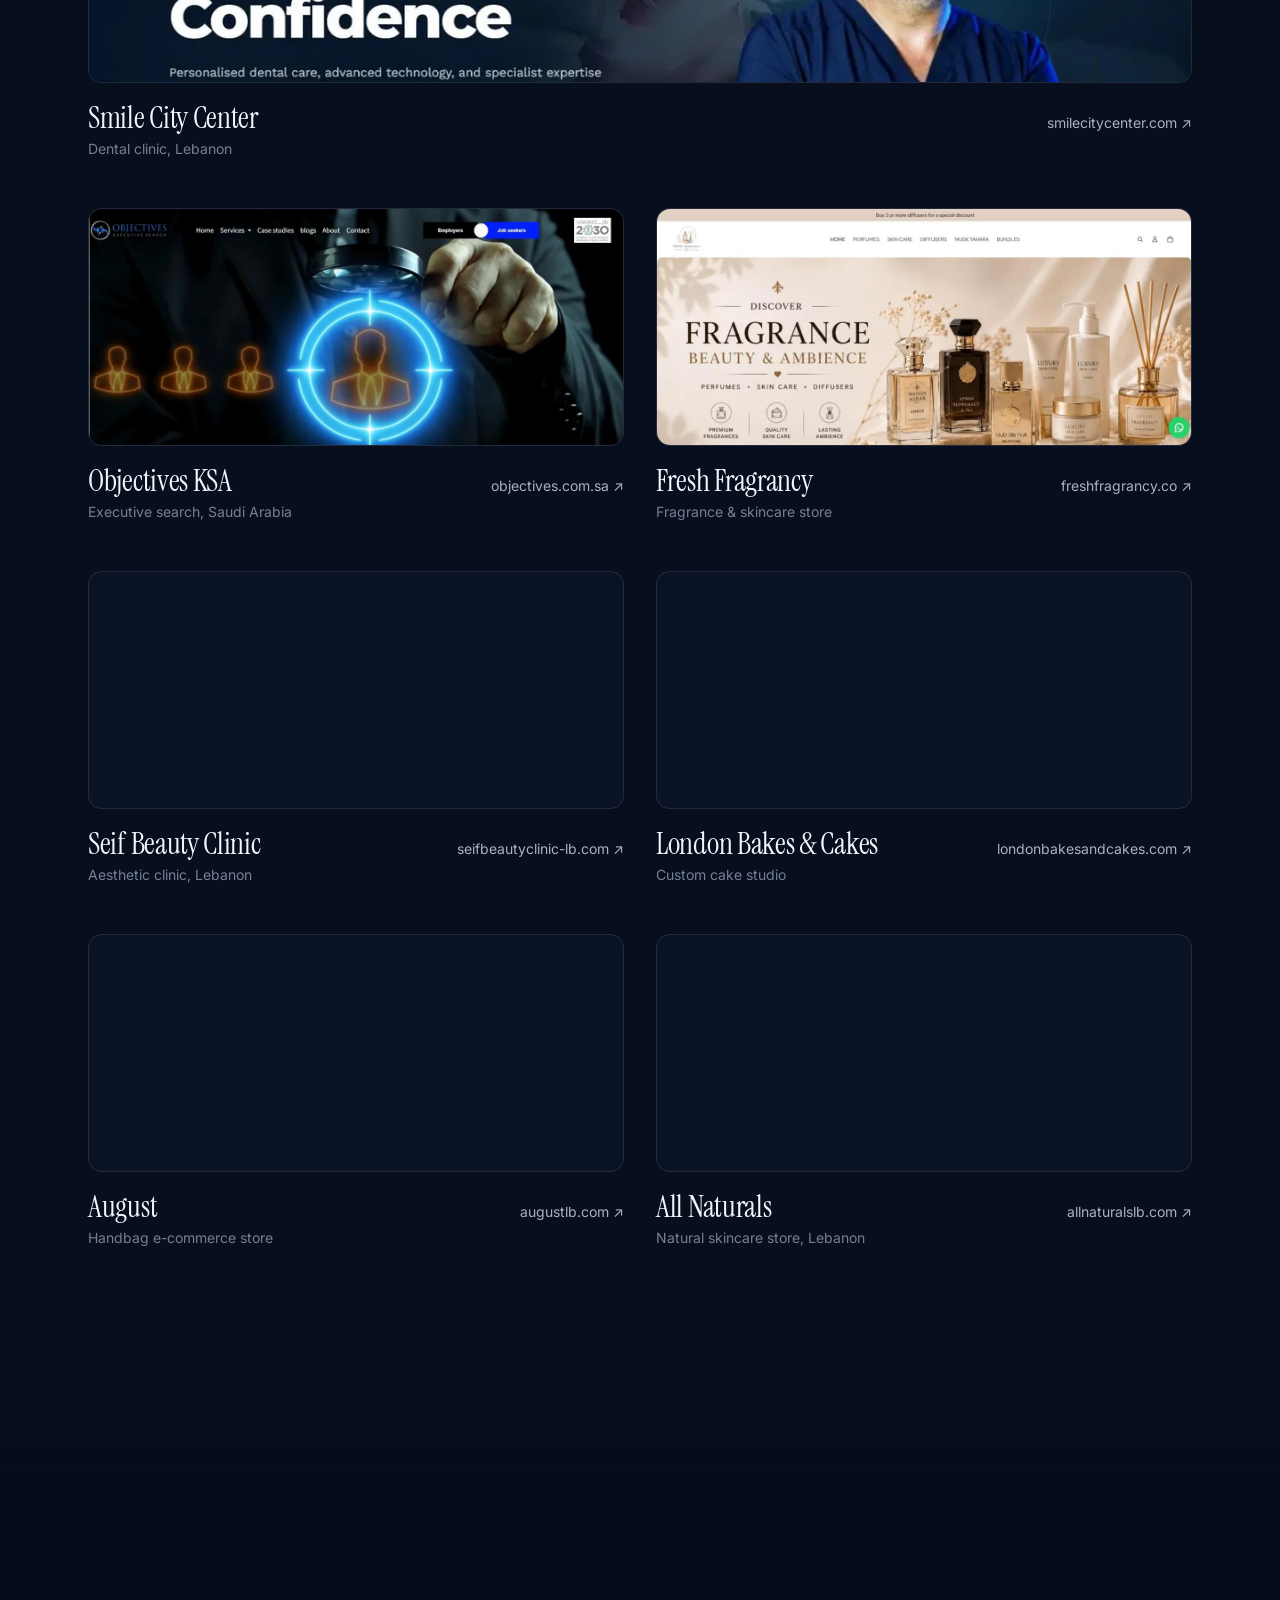
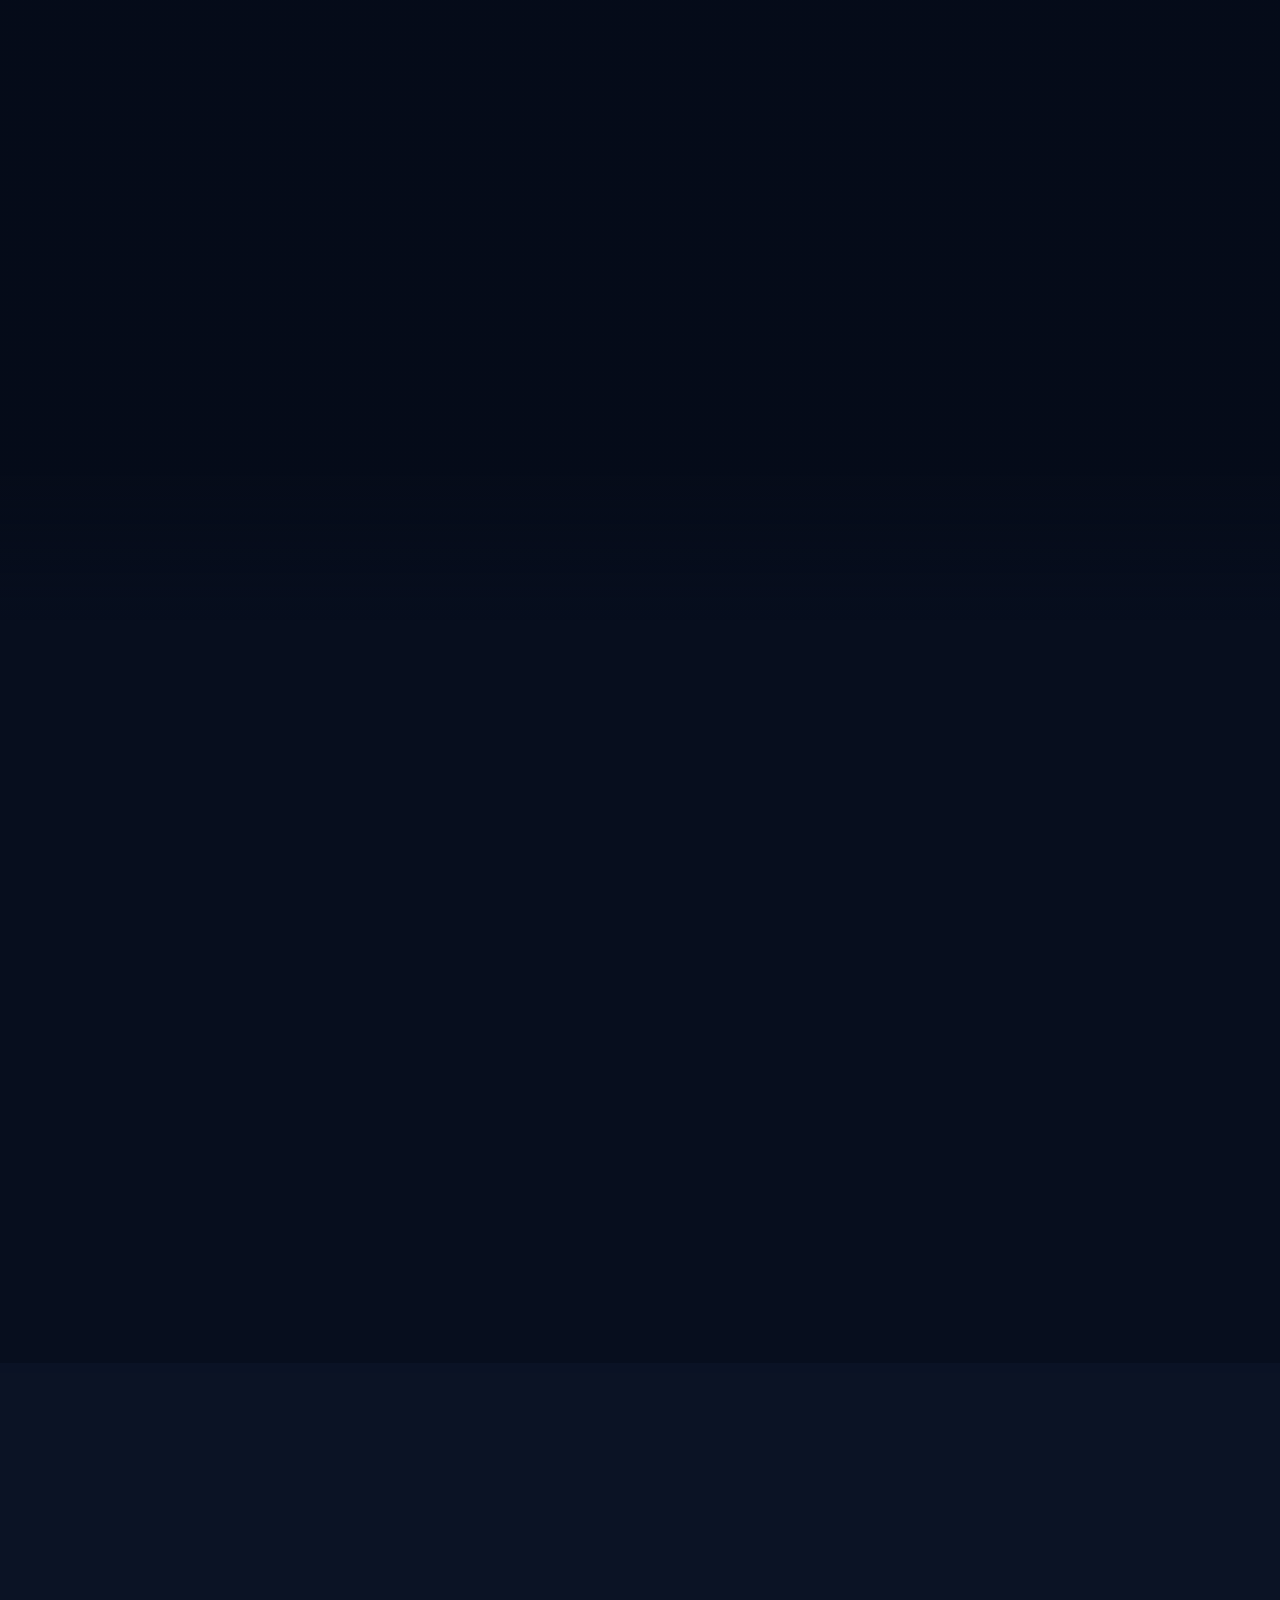
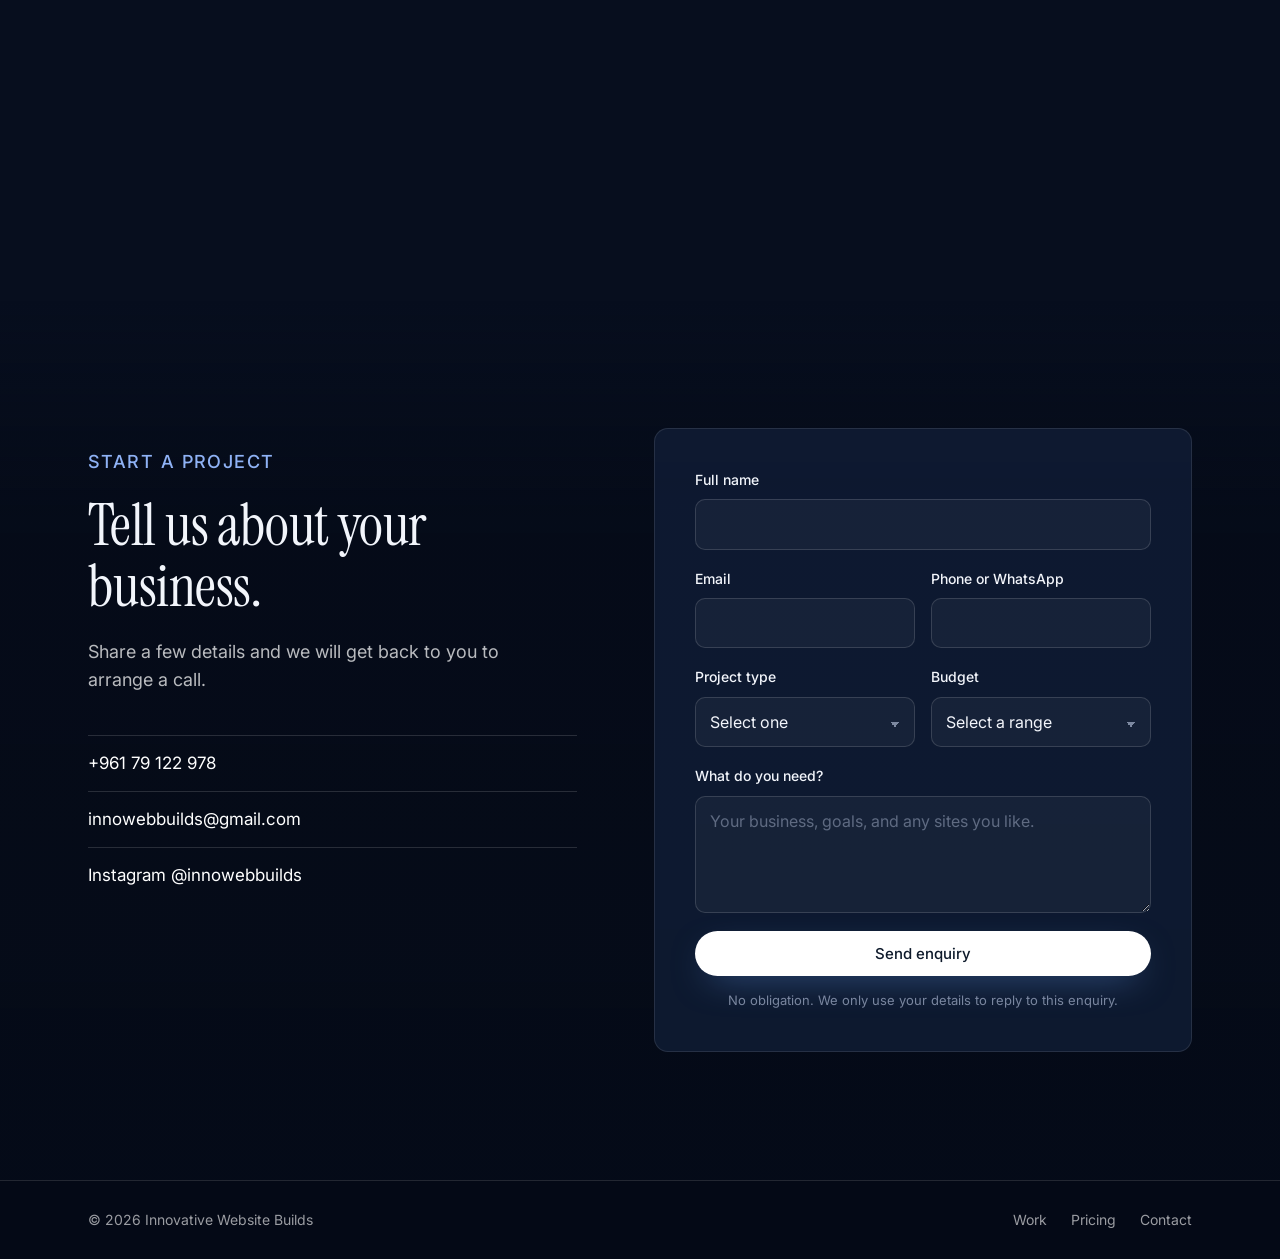
==== commit 49fc375d: "Navy animated background across the whole site, mobile and performance pass - One fixed background l" ====
--- a/index.html
+++ b/index.html
@@ -6,7 +6,7 @@
   <title>Innovative Website Builds | Custom Websites & Online Stores</title>
   <meta name="description" content="Innovative Website Builds designs and develops fast, custom websites and online stores for clinics, retailers and growing brands. Book a free discovery call." />
   <link rel="canonical" href="https://innowebuilds.github.io/innovative-website-builds/" />
-  <meta name="theme-color" content="#F6F5F1" />
+  <meta name="theme-color" content="#070E1E" />
 
   <!-- Social preview -->
   <meta property="og:type" content="website" />
@@ -22,9 +22,9 @@
   <link rel="preconnect" href="https://fonts.googleapis.com" />
   <link rel="preconnect" href="https://fonts.gstatic.com" crossorigin />
   <link href="https://fonts.googleapis.com/css2?family=Inter:wght@400;500;600&family=Instrument+Serif:ital@0;1&display=swap" rel="stylesheet" />
-  <link rel="stylesheet" href="style/style.css?v=20261125c" />
-  <script defer src="script/main.js?v=20261125c"></script>
-  <script defer src="script/hero3d.js?v=20261125c"></script>
+  <link rel="stylesheet" href="style/style.css?v=20261125d" />
+  <script defer src="script/main.js?v=20261125d"></script>
+  <script defer src="script/hero3d.js?v=20261125d"></script>
 
   <!-- Structured data -->
   <script type="application/ld+json">
@@ -79,14 +79,16 @@
 <body>
   <noscript><iframe src="https://www.googletagmanager.com/ns.html?id=GTM-K7P3R224" height="0" width="0" style="display:none;visibility:hidden" title="Google Tag Manager"></iframe></noscript>
 
+  <div class="site-bg" aria-hidden="true"><div class="bg-aurora"><span></span><span></span><span></span></div><div class="bg-grid"></div><canvas class="bg-canvas" id="bg-canvas"></canvas></div>
+
   <a class="skip-link" href="#main">Skip to content</a>
 
   <header class="header" id="top">
     <div class="container header-inner">
       <a class="logo" href="./" aria-label="Innovative Website Builds home">
         <picture>
-          <source srcset="assets/iwb-logo.webp" type="image/webp" />
-          <img src="assets/iwb-logo.png" alt="Innovative Website Builds" width="480" height="318" />
+          <source srcset="assets/iwb-logo-light.webp" type="image/webp" />
+          <img src="assets/iwb-logo-light.png" alt="Innovative Website Builds" width="480" height="318" fetchpriority="high" />
         </picture>
       </a>
       <nav class="nav" id="site-nav" aria-label="Main">
@@ -106,9 +108,6 @@
   <main id="main">
     <!-- Hero -->
     <section class="hero hero-dark" id="hero">
-      <canvas class="hero-canvas" id="hero-canvas" aria-hidden="true"></canvas>
-      <div class="hero-aurora" aria-hidden="true"><span></span><span></span><span></span></div>
-      <div class="hero-grid" aria-hidden="true"></div>
       <div class="hero-glow" aria-hidden="true"></div>
       <div class="container hero-inner">
         <p class="eyebrow hero-eyebrow"><span class="dot" aria-hidden="true"></span>Web design &amp; development studio</p>
--- a/style/style.css
+++ b/style/style.css
@@ -1,13 +1,17 @@
 /* Innovative Website Builds — premium studio theme */
 :root {
-  --bg: #F6F5F1;
-  --bg-alt: #EFEDE6;
-  --surface: #FFFFFF;
-  --ink: #0E1A2B;
-  --ink-soft: #3A4556;
-  --muted: #6B7280;
-  --line: #DEDBD2;
-  --accent: #1F5FD1;
+  color-scheme: dark;
+  --bg: #070E1E;
+  --bg-alt: rgba(120, 160, 255, .03);
+  --surface: rgba(17, 30, 56, .78);
+  --surface-solid: #0F1C33;
+  --ink: #F2F5FB;
+  --ink-soft: rgba(226, 234, 250, .74);
+  --muted: rgba(205, 218, 242, .56);
+  --line: rgba(255, 255, 255, .1);
+  --accent: #6EA8FF;
+  --accent-deep: #1F5FD1;
+  --navy: #0E1A2B;
   --accent-ink: #FFFFFF;
   --radius: 14px;
   --serif: 'Instrument Serif', Georgia, 'Times New Roman', serif;
@@ -37,7 +41,7 @@
 
 .container { width: 100%; max-width: var(--container); margin: 0 auto; padding: 0 var(--gutter); }
 
-.skip-link { position: absolute; left: -9999px; top: 8px; background: var(--ink); color: #fff; padding: 8px 14px; border-radius: 8px; z-index: 2000; }
+.skip-link { position: absolute; left: -9999px; top: 8px; background: #fff; color: var(--navy); padding: 8px 14px; border-radius: 8px; z-index: 2000; }
 .skip-link:focus { left: 8px; }
 
 :focus-visible { outline: 2px solid var(--accent); outline-offset: 3px; border-radius: 4px; }
@@ -50,10 +54,10 @@
   border: 1px solid transparent; cursor: pointer;
   transition: background-color .2s ease, color .2s ease, border-color .2s ease;
 }
-.btn-primary { background: var(--ink); color: #fff; }
-.btn-primary:hover { background: var(--accent); }
-.btn-ghost { border-color: var(--ink); color: var(--ink); background: transparent; }
-.btn-ghost:hover { background: var(--ink); color: #fff; }
+.btn-primary { background: #fff; color: var(--navy); box-shadow: 0 12px 36px -14px rgba(110,168,255,.55); }
+.btn-primary:hover { background: var(--accent-deep); color: #fff; }
+.btn-ghost { border-color: rgba(255,255,255,.3); color: var(--ink); background: rgba(255,255,255,.03); }
+.btn-ghost:hover { background: #fff; color: var(--navy); border-color: #fff; }
 .btn-block { width: 100%; }
 
 .eyebrow {
@@ -64,9 +68,7 @@
 /* Header */
 .header {
   position: sticky; top: 0; z-index: 1000;
-  background: rgba(246, 245, 241, .9);
-  backdrop-filter: saturate(180%) blur(12px);
-  -webkit-backdrop-filter: saturate(180%) blur(12px);
+  background: rgba(7, 14, 30, .9);
   border-bottom: 1px solid transparent;
   transition: border-color .2s ease;
 }
@@ -76,7 +78,7 @@
 .nav { display: flex; align-items: center; gap: 32px; }
 .nav a { text-decoration: none; font-size: 15px; color: var(--ink-soft); }
 .nav a:not(.btn):hover { color: var(--ink); }
-.nav .nav-cta { color: #fff; padding: 11px 20px; }
+.nav .nav-cta { color: var(--navy); padding: 11px 20px; }
 
 .menu-toggle { display: none; width: 44px; height: 44px; background: none; border: 0; cursor: pointer; position: relative; }
 .menu-toggle span { position: absolute; left: 11px; right: 11px; height: 1.5px; background: var(--ink); transition: transform .25s ease; }
@@ -93,19 +95,12 @@
   padding: clamp(64px, 9vw, 120px) 0;
   text-align: center;
 }
-.hero-canvas { position: absolute; inset: 0; z-index: -2; opacity: 0; transition: opacity 1.2s ease; pointer-events: none; }
-.hero-canvas.ready { opacity: 1; }
-.hero-glow {
-  position: absolute; inset: 0; z-index: -1; pointer-events: none;
-  background:
-    radial-gradient(ellipse 44% 50% at 50% 52%, rgba(246,245,241,.96) 0%, rgba(246,245,241,.9) 35%, rgba(246,245,241,.6) 62%, rgba(246,245,241,.2) 85%, rgba(246,245,241,0) 100%),
-    radial-gradient(ellipse 60% 50% at 50% 0%, rgba(31,95,209,.07), transparent 70%);
-}
+.hero-glow { position: absolute; inset: 0; z-index: -1; pointer-events: none; }
 .hero-inner { display: flex; flex-direction: column; align-items: center; }
 .hero-eyebrow {
   display: inline-flex; align-items: center; gap: 10px;
   padding: 8px 16px; border: 1px solid var(--line); border-radius: 999px;
-  background: rgba(255,255,255,.7); backdrop-filter: blur(8px); -webkit-backdrop-filter: blur(8px);
+  background: rgba(255,255,255,.7);
   margin-bottom: 32px;
 }
 .hero-eyebrow .dot { width: 7px; height: 7px; border-radius: 50%; background: var(--accent); box-shadow: 0 0 0 0 rgba(31,95,209,.5); animation: pulse 2.4s ease-out infinite; }
@@ -148,21 +143,25 @@
 .work-card:hover .work-url { color: var(--accent); }
 
 /* Dark hero */
-.hero-dark { background: radial-gradient(120% 90% at 50% 0%, #142850 0%, #0B1630 50%, #070E1E 100%); color: #fff; }
-.hero-aurora { position: absolute; inset: 0; z-index: -4; overflow: hidden; pointer-events: none; }
-.hero-aurora span { position: absolute; width: 56vmax; height: 56vmax; border-radius: 50%; filter: blur(90px); opacity: .45; will-change: transform; }
-.hero-aurora span:nth-child(1) { background: #1F5FD1; left: -18vmax; top: -22vmax; animation: drift-a 22s ease-in-out infinite alternate; }
-.hero-aurora span:nth-child(2) { background: #5B3FD6; right: -20vmax; top: -10vmax; opacity: .32; animation: drift-b 26s ease-in-out infinite alternate; }
-.hero-aurora span:nth-child(3) { background: #0EA5E9; left: 20%; bottom: -38vmax; opacity: .22; animation: drift-c 30s ease-in-out infinite alternate; }
+/* Site-wide animated background (one fixed layer behind every section) */
+.site-bg { position: fixed; inset: 0; z-index: -1; pointer-events: none; overflow: hidden;
+  background: radial-gradient(120% 90% at 50% 0%, #142850 0%, #0B1630 50%, #070E1E 100%); }
+.bg-canvas { position: absolute; inset: 0; width: 100%; height: 100%; opacity: 0; transition: opacity 1.2s ease; }
+.bg-canvas.ready { opacity: 1; }
+.bg-aurora { position: absolute; inset: 0; overflow: hidden; }
+.bg-aurora span { position: absolute; width: 90vmax; height: 90vmax; border-radius: 50%; will-change: transform; }
+.bg-aurora span:nth-child(1) { background: radial-gradient(closest-side, rgba(31,95,209,.55), rgba(31,95,209,0)); left: -35vmax; top: -40vmax; animation: drift-a 22s ease-in-out infinite alternate; }
+.bg-aurora span:nth-child(2) { background: radial-gradient(closest-side, rgba(91,63,214,.38), rgba(91,63,214,0)); right: -38vmax; top: -25vmax; animation: drift-b 26s ease-in-out infinite alternate; }
+.bg-aurora span:nth-child(3) { background: radial-gradient(closest-side, rgba(14,165,233,.26), rgba(14,165,233,0)); left: 5%; bottom: -55vmax; animation: drift-c 30s ease-in-out infinite alternate; }
 @keyframes drift-a { to { transform: translate(14vmax, 10vmax) scale(1.1); } }
 @keyframes drift-b { to { transform: translate(-12vmax, 12vmax) scale(.9); } }
 @keyframes drift-c { to { transform: translate(-10vmax, -8vmax) scale(1.15); } }
-.hero-grid {
-  position: absolute; inset: 0; z-index: -3; pointer-events: none;
+.bg-grid {
+  position: absolute; inset: 0;
   background-image: linear-gradient(rgba(255,255,255,.045) 1px, transparent 1px), linear-gradient(90deg, rgba(255,255,255,.045) 1px, transparent 1px);
   background-size: 64px 64px; background-position: center center;
-  -webkit-mask-image: radial-gradient(ellipse 75% 65% at 50% 45%, #000 20%, transparent 78%);
-  mask-image: radial-gradient(ellipse 75% 65% at 50% 45%, #000 20%, transparent 78%);
+  -webkit-mask-image: radial-gradient(ellipse 85% 75% at 50% 40%, #000 15%, transparent 80%);
+  mask-image: radial-gradient(ellipse 85% 75% at 50% 40%, #000 15%, transparent 80%);
 }
 .hero-dark .hero-glow { background: radial-gradient(ellipse 38% 42% at 50% 52%, rgba(8,16,32,.78) 0%, rgba(8,16,32,.45) 55%, rgba(8,16,32,0) 100%); }
 .hero-dark h1 { color: #fff; }
@@ -177,15 +176,11 @@
 .hero-dark .lede { color: rgba(255,255,255,.72); }
 .hero-dark .hero-eyebrow { background: rgba(255,255,255,.06); border-color: rgba(255,255,255,.14); color: #A9C7FF; }
 .hero-dark .hero-eyebrow .dot { background: #6EA8FF; }
-.hero-dark .btn-primary { background: #fff; color: var(--ink); box-shadow: 0 12px 40px -12px rgba(110,168,255,.6); }
-.hero-dark .btn-primary:hover { background: var(--accent); color: #fff; }
-.hero-dark .btn-ghost { border-color: rgba(255,255,255,.3); color: #fff; background: rgba(255,255,255,.04); }
-.hero-dark .btn-ghost:hover { background: #fff; color: var(--ink); border-color: #fff; }
 .hero-dark .scroll-cue { border-color: rgba(255,255,255,.35); }
 .hero-dark .scroll-cue span { background: #fff; }
 
 /* Dark section */
-.section-dark { background: var(--ink); color: #fff; }
+.section-dark { background: linear-gradient(180deg, rgba(4,9,20,0) 0%, rgba(4,9,20,.45) 18%, rgba(4,9,20,.45) 82%, rgba(4,9,20,0) 100%); }
 .section-dark .eyebrow { color: #8FB2F5; }
 
 /* Services */
@@ -250,7 +245,7 @@
   font-family: var(--serif); font-size: 22px; color: var(--muted);
   transition: background-color .5s ease, border-color .5s ease, color .5s ease, box-shadow .5s ease;
 }
-.step.active .step-node { background: var(--ink); border-color: var(--ink); color: #fff; box-shadow: 0 0 0 8px rgba(31,95,209,.10); }
+.step.active .step-node { background: var(--accent-deep); border-color: var(--accent-deep); color: #fff; box-shadow: 0 0 0 8px rgba(110,168,255,.14); }
 .step-card {
   position: relative; overflow: hidden; margin-top: 28px;
   background: var(--surface); border: 1px solid var(--line); border-radius: 18px;
@@ -259,9 +254,9 @@
 }
 .step-card::before { content: ""; position: absolute; left: 0; top: 0; height: 3px; width: 100%; background: linear-gradient(90deg, var(--accent), #6EA8FF); transform: scaleX(0); transform-origin: left; transition: transform .6s cubic-bezier(.2,.7,.2,1); }
 .step.active .step-card::before { transform: scaleX(1); }
-.step-card:hover { transform: translateY(-6px); border-color: rgba(31,95,209,.35); box-shadow: 0 28px 56px -28px rgba(14,26,43,.35); }
-.step-ghost { position: absolute; right: 14px; top: -14px; font-family: var(--serif); font-size: 104px; line-height: 1; color: transparent; -webkit-text-stroke: 1px rgba(31,95,209,.16); pointer-events: none; transition: -webkit-text-stroke-color .4s ease; }
-.step-card:hover .step-ghost { -webkit-text-stroke-color: rgba(31,95,209,.32); }
+.step-card:hover { transform: translateY(-6px); border-color: rgba(110,168,255,.4); box-shadow: 0 28px 56px -28px rgba(0,0,0,.6); }
+.step-ghost { position: absolute; right: 14px; top: -14px; font-family: var(--serif); font-size: 104px; line-height: 1; color: transparent; -webkit-text-stroke: 1px rgba(110,168,255,.16); pointer-events: none; transition: -webkit-text-stroke-color .4s ease; }
+.step-card:hover .step-ghost { -webkit-text-stroke-color: rgba(110,168,255,.34); }
 .step-label { font-size: 12px; font-weight: 500; letter-spacing: .08em; text-transform: uppercase; color: var(--accent); margin-bottom: 14px; }
 .step h3 { font-family: var(--sans); font-weight: 600; font-size: 20px; letter-spacing: -0.01em; margin-bottom: 10px; }
 .step-card > p:not(.step-label) { color: var(--ink-soft); font-size: 15.5px; position: relative; }
@@ -275,7 +270,7 @@
   background: var(--surface); border: 1px solid var(--line); border-radius: 26px; padding: 44px 40px 40px;
   transition: transform .45s cubic-bezier(.2,.7,.2,1), box-shadow .45s ease;
 }
-.plan:hover .plan-inner { transform: translateY(-6px); box-shadow: 0 40px 80px -40px rgba(14,26,43,.35); }
+.plan:hover .plan-inner { transform: translateY(-6px); box-shadow: 0 40px 80px -40px rgba(0,0,0,.65); }
 .plan-head h3 { font-family: var(--serif); font-weight: 400; font-size: 34px; line-height: 1.05; margin-bottom: 8px; }
 .plan-fit { font-size: 15px; color: var(--muted); }
 .plan-price { display: flex; align-items: baseline; gap: 10px; margin: 30px 0 14px; }
@@ -284,7 +279,7 @@
 .plan-amount sup { font-size: .38em; vertical-align: top; position: relative; top: .3em; margin-right: 2px; }
 .plan-time {
   align-self: flex-start; display: inline-flex; align-items: center; gap: 8px;
-  font-size: 13.5px; color: var(--ink-soft); background: var(--bg); border: 1px solid var(--line);
+  font-size: 13.5px; color: var(--ink-soft); background: rgba(255,255,255,.04); border: 1px solid var(--line);
   padding: 7px 13px; border-radius: 999px;
 }
 .plan-time svg { width: 16px; height: 16px; color: var(--accent); }
@@ -313,8 +308,8 @@
 .plan-featured .plan-time { background: rgba(255,255,255,.06); border-color: rgba(255,255,255,.14); color: rgba(255,255,255,.85); }
 .plan-featured .plan-time svg, .plan-featured li svg { color: #8FB8FF; }
 .plan-featured li { color: rgba(255,255,255,.85); }
-.btn-light { background: #fff; color: var(--ink); }
-.btn-light:hover { background: var(--accent); color: #fff; }
+.btn-light { background: #fff; color: var(--navy); }
+.btn-light:hover { background: var(--accent-deep); color: #fff; }
 .plans-note { text-align: center; font-size: 14px; color: var(--muted); margin-top: 36px; }
 
 /* About */
@@ -327,8 +322,8 @@
   background: var(--surface); border: 1px solid var(--line); border-radius: 16px; font-size: 15px; line-height: 1.4;
   transition: transform .35s ease, border-color .35s ease, box-shadow .35s ease;
 }
-.about-tile:hover { transform: translateY(-3px); border-color: rgba(31,95,209,.35); box-shadow: 0 20px 40px -24px rgba(14,26,43,.3); }
-.about-icon { flex-shrink: 0; display: grid; place-items: center; width: 42px; height: 42px; border-radius: 12px; background: rgba(31,95,209,.08); color: var(--accent); }
+.about-tile:hover { transform: translateY(-3px); border-color: rgba(110,168,255,.38); box-shadow: 0 20px 40px -24px rgba(0,0,0,.6); }
+.about-icon { flex-shrink: 0; display: grid; place-items: center; width: 42px; height: 42px; border-radius: 12px; background: rgba(110,168,255,.12); color: var(--accent); }
 .about-icon svg { width: 21px; height: 21px; }
 .about-cta { gap: 10px; }
 .about-cta svg { width: 18px; height: 18px; transition: transform .3s ease; }
@@ -341,7 +336,7 @@
 }
 .code-window {
   background: #0E1A2B; border-radius: 20px; overflow: hidden;
-  box-shadow: 0 60px 110px -45px rgba(14,26,43,.6), inset 0 0 0 1px rgba(255,255,255,.07);
+  box-shadow: 0 60px 110px -45px rgba(0,0,0,.75), inset 0 0 0 1px rgba(255,255,255,.09);
   transform: perspective(1400px) rotateY(-9deg) rotateX(4deg);
   transition: transform .8s cubic-bezier(.2,.7,.2,1);
 }
@@ -352,7 +347,7 @@
 .code-bar span:nth-child(2) { background: #F7C04A; }
 .code-bar span:nth-child(3) { background: #3DD68C; }
 .code-bar em { margin-left: auto; font: 12px/1 ui-monospace, SFMono-Regular, Menlo, Consolas, monospace; font-style: normal; color: rgba(255,255,255,.45); }
-.code { margin: 0; padding: 26px 28px 34px; font: 14.5px/1.8 ui-monospace, SFMono-Regular, Menlo, Consolas, monospace; color: #C9D6EA; white-space: pre; overflow: hidden; }
+.code { margin: 0; padding: 26px 28px 34px; font: 14.5px/1.8 ui-monospace, SFMono-Regular, Menlo, Consolas, monospace; color: #C9D6EA; white-space: pre; overflow-x: auto; }
 .code i, .code b, .code u, .code s, .code var { font-style: normal; font-weight: 400; text-decoration: none; }
 .code i.c { color: #62738F; font-style: italic; }
 .code b { color: #C792EA; }
@@ -363,10 +358,10 @@
 @keyframes blink { 50% { opacity: 0; } }
 .float-card {
   position: absolute; display: inline-flex; align-items: center; gap: 9px;
-  background: rgba(255,255,255,.92); backdrop-filter: blur(10px); -webkit-backdrop-filter: blur(10px);
+  background: rgba(17,30,56,.94);
   border: 1px solid var(--line); border-radius: 14px; padding: 12px 16px;
   font-size: 14px; font-weight: 500; color: var(--ink);
-  box-shadow: 0 24px 48px -24px rgba(14,26,43,.35);
+  box-shadow: 0 24px 48px -20px rgba(0,0,0,.6);
   animation: floaty 6s ease-in-out infinite alternate;
 }
 .float-card svg { width: 18px; height: 18px; color: var(--accent); }
@@ -377,7 +372,7 @@
 @keyframes floaty { from { transform: translateY(0); } to { transform: translateY(-10px); } }
 
 /* Contact */
-.contact { background: var(--ink); color: #fff; }
+.contact { background: linear-gradient(180deg, rgba(4,9,20,0) 0%, rgba(4,9,20,.5) 25%, rgba(4,9,20,.6) 100%); }
 .contact .eyebrow { color: #8FB2F5; }
 .contact-grid { display: grid; grid-template-columns: 1fr 1.1fr; gap: clamp(40px, 6vw, 96px); align-items: start; }
 .contact-intro > p { color: rgba(255,255,255,.72); font-size: 18px; margin-top: 20px; max-width: 40ch; }
@@ -386,23 +381,25 @@
 .contact-direct a { display: block; padding: 14px 0; text-decoration: none; color: #fff; }
 .contact-direct a:hover { color: #8FB2F5; }
 
-.form { background: var(--surface); color: var(--ink); border-radius: var(--radius); padding: clamp(24px, 4vw, 40px); }
+.form { background: var(--surface); color: var(--ink); border: 1px solid var(--line); border-radius: var(--radius); padding: clamp(24px, 4vw, 40px); }
 .field { display: flex; flex-direction: column; gap: 8px; margin-bottom: 18px; min-width: 0; }
 .field-row { display: grid; grid-template-columns: 1fr 1fr; gap: 16px; }
 .field label { font-size: 14px; font-weight: 500; }
 .field input, .field select, .field textarea {
   width: 100%; font: 400 16px/1.4 var(--sans); color: var(--ink);
-  background: var(--bg); border: 1px solid var(--line); border-radius: 10px; padding: 13px 14px;
+  background: rgba(255,255,255,.04); border: 1px solid rgba(255,255,255,.14); border-radius: 10px; padding: 13px 14px;
   transition: border-color .2s ease, background-color .2s ease;
 }
 .field select { appearance: none; -webkit-appearance: none; background-image: linear-gradient(45deg, transparent 50%, var(--muted) 50%), linear-gradient(135deg, var(--muted) 50%, transparent 50%); background-position: calc(100% - 19px) 55%, calc(100% - 14px) 55%; background-size: 5px 5px; background-repeat: no-repeat; padding-right: 36px; }
-.field input:focus, .field select:focus, .field textarea:focus { outline: none; border-color: var(--accent); background: #fff; }
+.field input:focus, .field select:focus, .field textarea:focus { outline: none; border-color: var(--accent); background: rgba(255,255,255,.07); box-shadow: 0 0 0 3px rgba(110,168,255,.18); }
 .field textarea { resize: vertical; }
 .form-note { font-size: 13px; color: var(--muted); margin-top: 14px; text-align: center; }
+.field select option { color: #0E1A2B; background: #fff; }
+.field input::placeholder, .field textarea::placeholder { color: rgba(205,218,242,.4); }
 .hp { position: absolute; left: -9999px; width: 1px; height: 1px; opacity: 0; }
 
 /* Footer */
-.footer { background: var(--ink); color: rgba(255,255,255,.6); border-top: 1px solid rgba(255,255,255,.12); font-size: 14px; }
+.footer { background: rgba(4,9,20,.75); color: rgba(255,255,255,.6); border-top: 1px solid rgba(255,255,255,.12); font-size: 14px; }
 .footer-inner { display: flex; justify-content: space-between; align-items: center; padding-top: 28px; padding-bottom: 28px; gap: 16px; flex-wrap: wrap; }
 .footer nav { display: flex; gap: 24px; }
 .footer a { text-decoration: none; }
@@ -472,7 +469,37 @@
 
 @media (prefers-reduced-motion: reduce) {
   html { scroll-behavior: auto; }
-  .hero-eyebrow .dot, .scroll-cue span, .service-inner::before, .plan-featured .plan-inner::before, .hero-aurora span, .hero-dark h1 em, .caret, .float-card, .pulse-dot { animation: none; }
+  .hero-eyebrow .dot, .scroll-cue span, .service-inner::before, .plan-featured .plan-inner::before, .bg-aurora span, .hero-dark h1 em, .caret, .float-card, .pulse-dot { animation: none; }
   .service-inner, .step-card, .service-icon { transition: none; }
   .js .reveal { opacity: 1; transform: none; transition: none; }
 }
+
+/* Performance: skip rendering off-screen sections until needed */
+.section:not(.hero):not(.contact) { content-visibility: auto; contain-intrinsic-size: auto 900px; }
+
+/* Mobile performance and polish */
+@media (max-width: 820px) {
+  .header { background: rgba(7, 14, 30, .96); }
+  .bg-aurora span { animation: none; }
+  .bg-grid { background-size: 44px 44px; }
+}
+@media (max-width: 600px) {
+  .section { padding: 64px 0; }
+  .section-head { margin-bottom: 32px; }
+  .section h2 { font-size: clamp(30px, 8.4vw, 40px); }
+  .hero h1 { font-size: clamp(40px, 11.5vw, 56px); }
+  .hero .lede { font-size: 16px; }
+  .hero-eyebrow { font-size: 11px; letter-spacing: .06em; padding: 7px 12px; margin-bottom: 24px; }
+  .services { gap: 16px; }
+  .service-inner { padding: 28px 22px 26px; }
+  .plan-head h3 { font-size: 28px; }
+  .about-visual { padding: 20px 0 28px; }
+  .contact-direct a { padding: 16px 0; }
+  .footer-inner { flex-direction: column; align-items: flex-start; }
+  .work-grid { gap: 28px; }
+}
+@media (max-width: 360px) {
+  .hero h1 { font-size: 36px; }
+  .plan-amount { font-size: 56px; }
+  .btn { padding: 14px 18px; }
+}
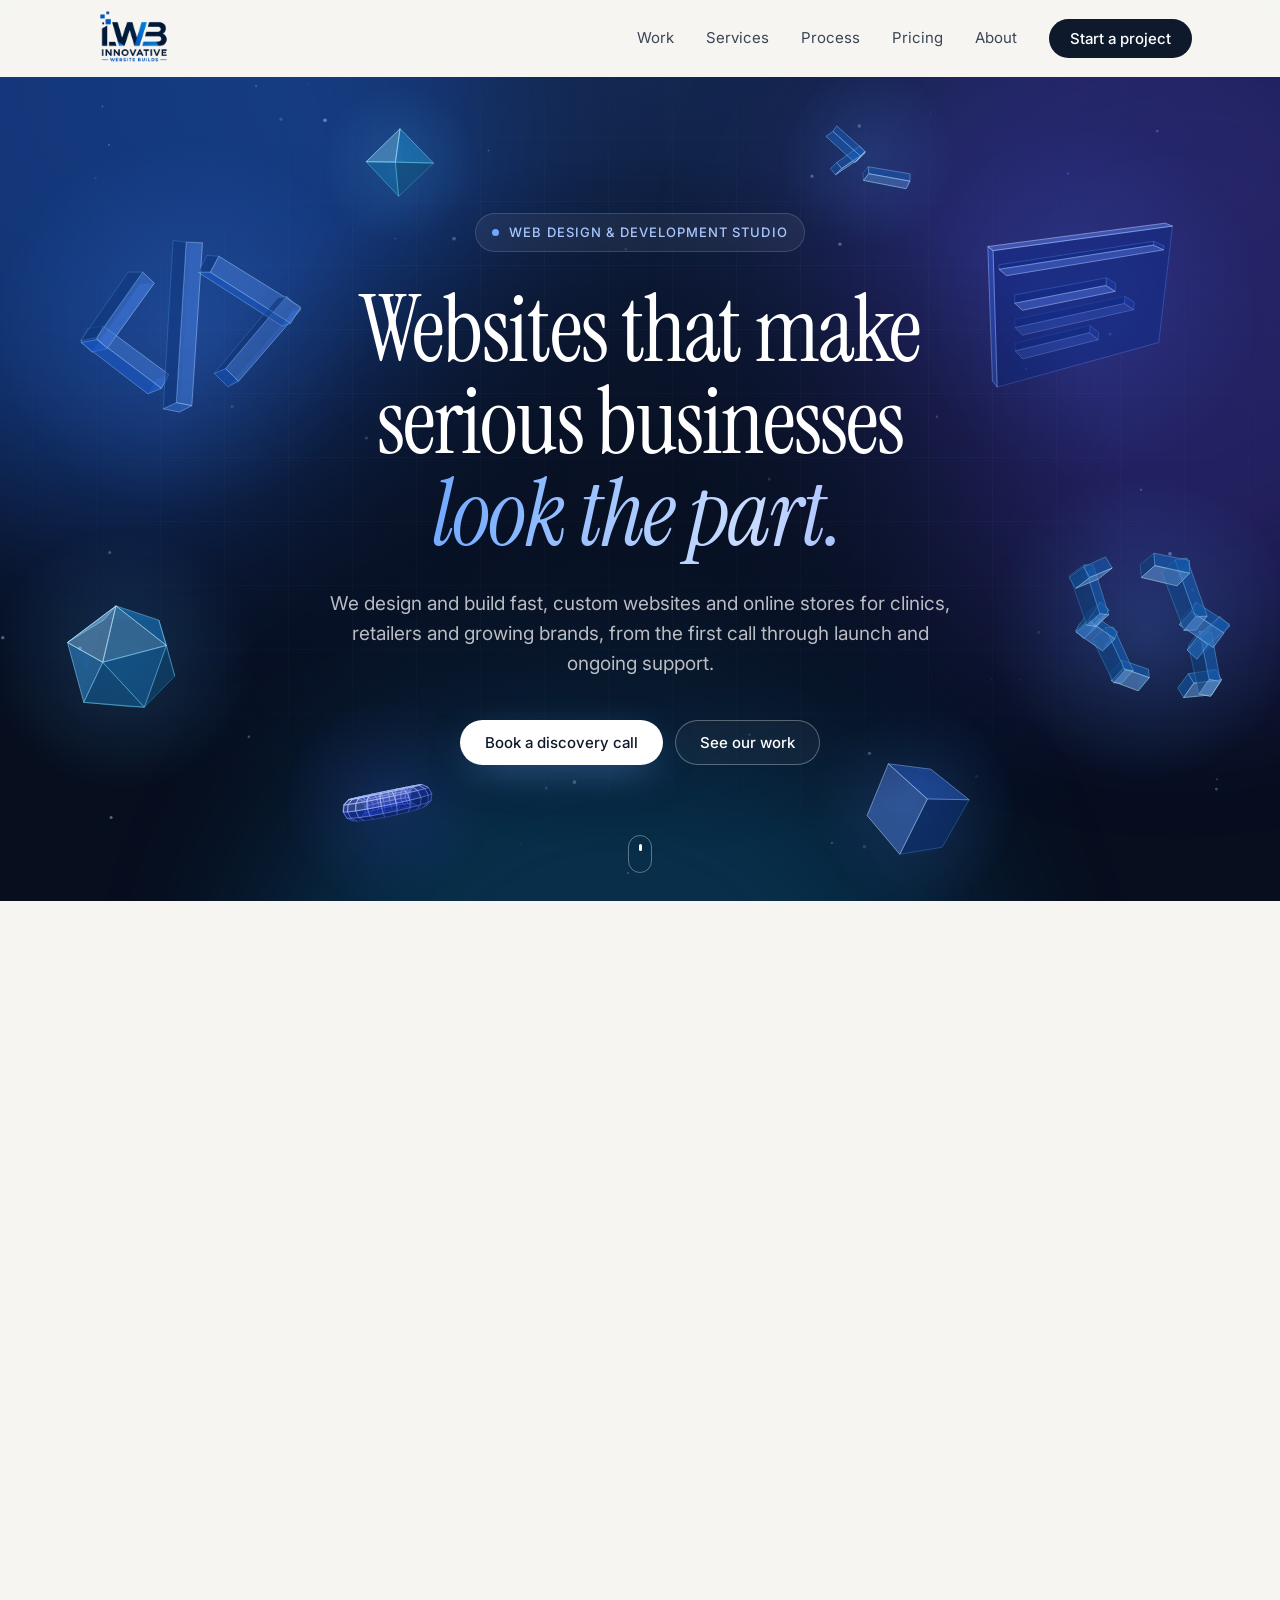
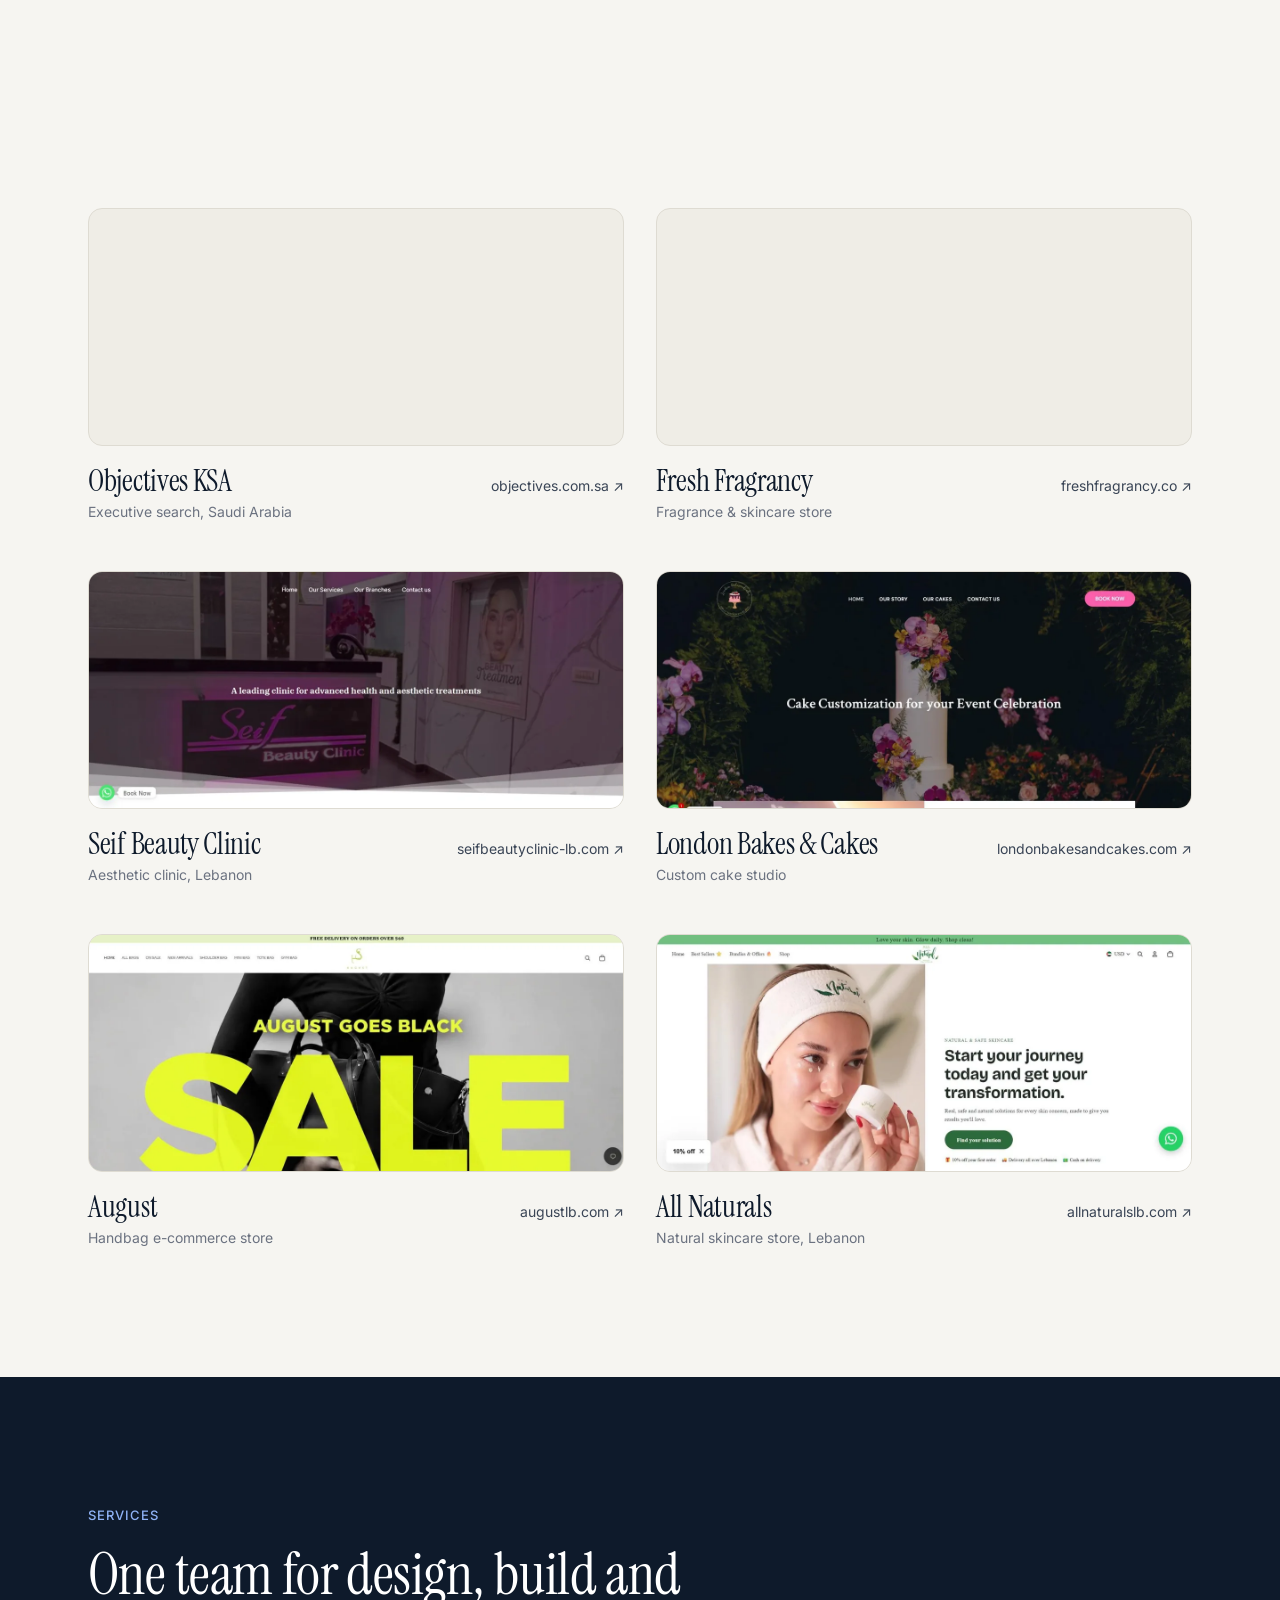
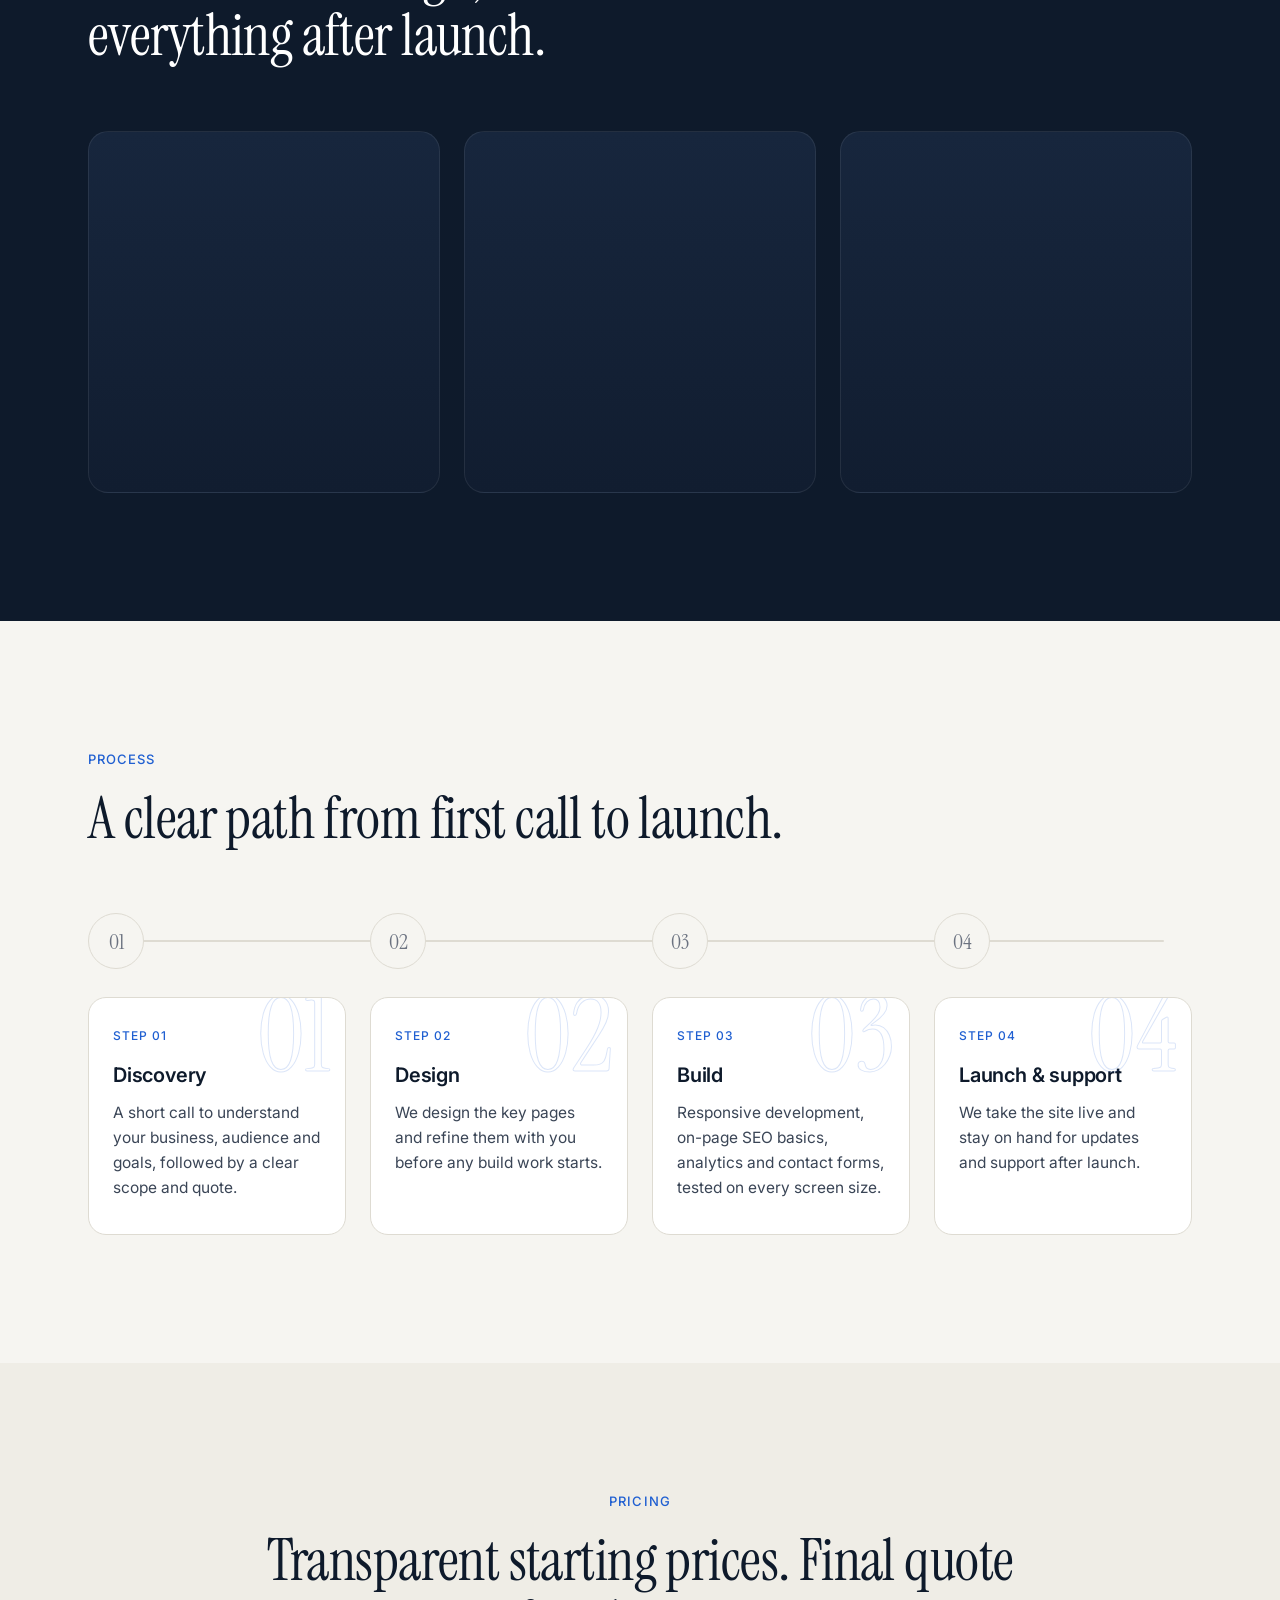
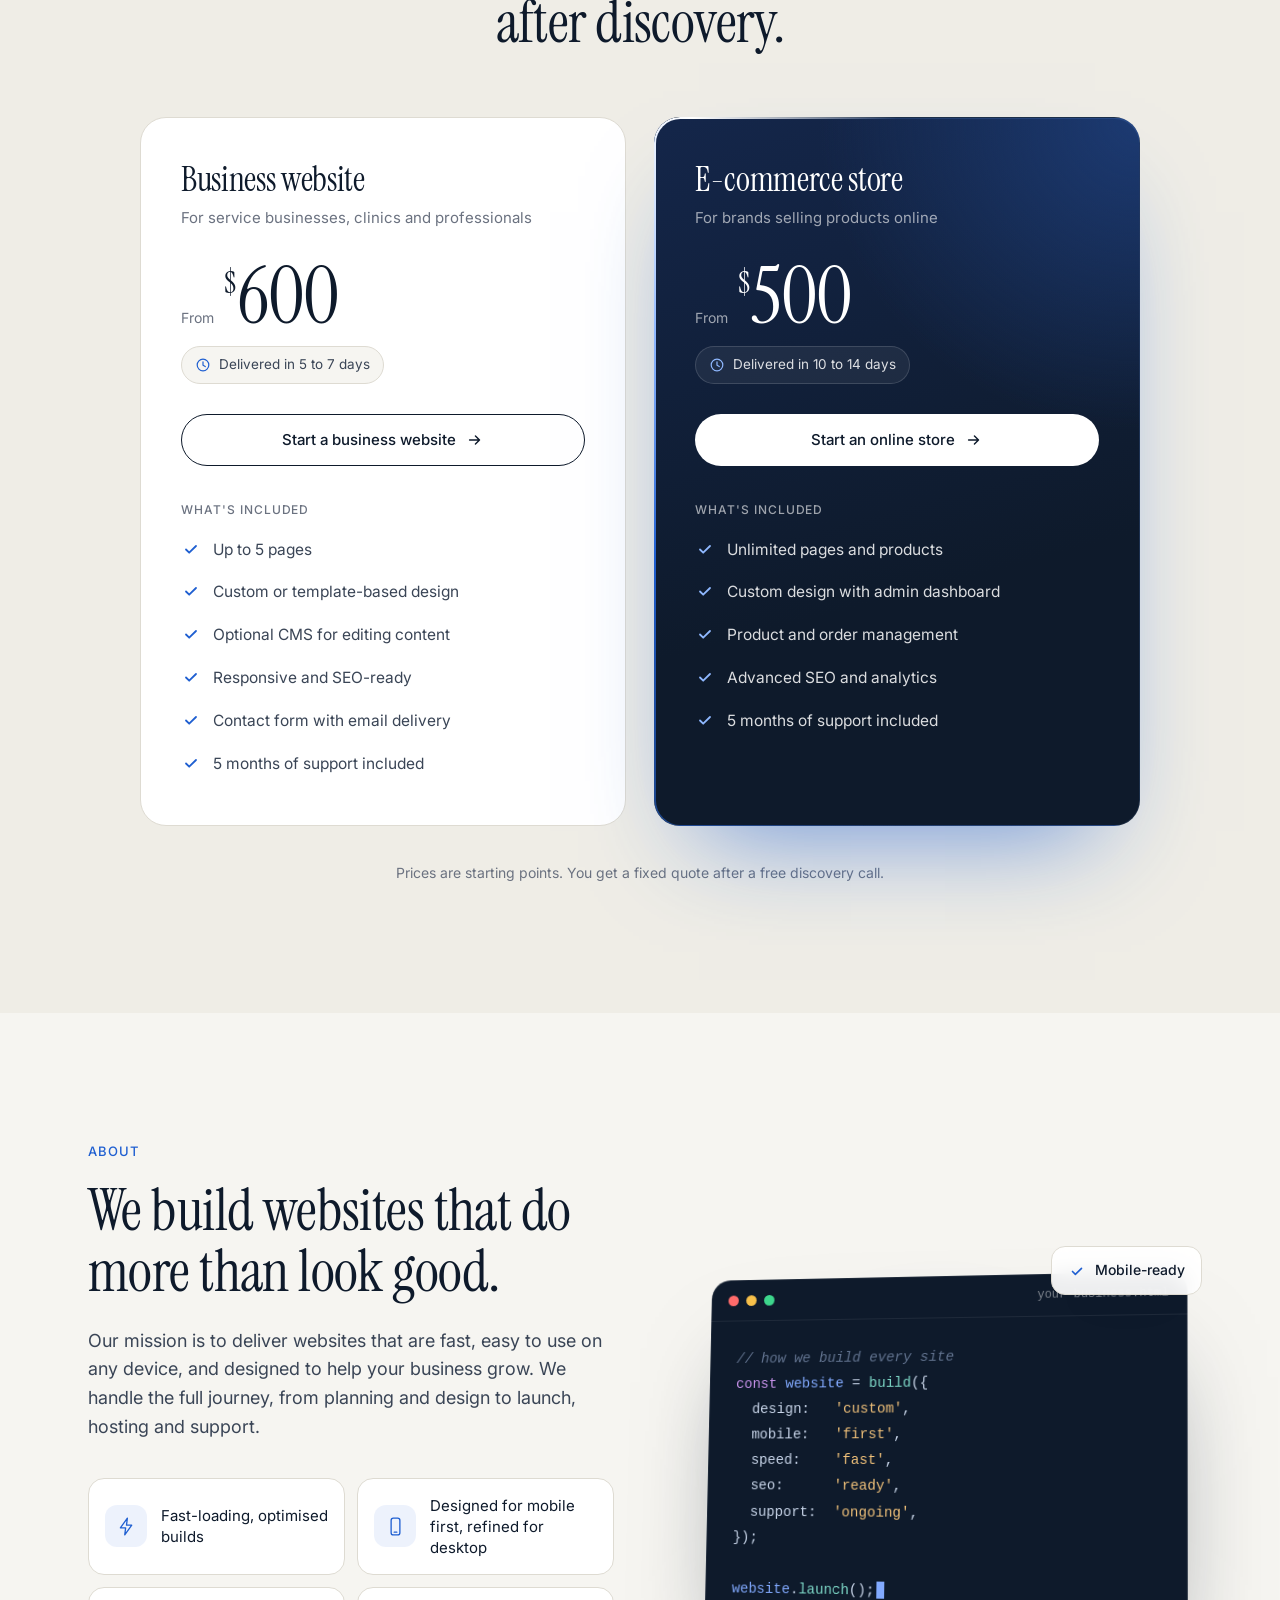
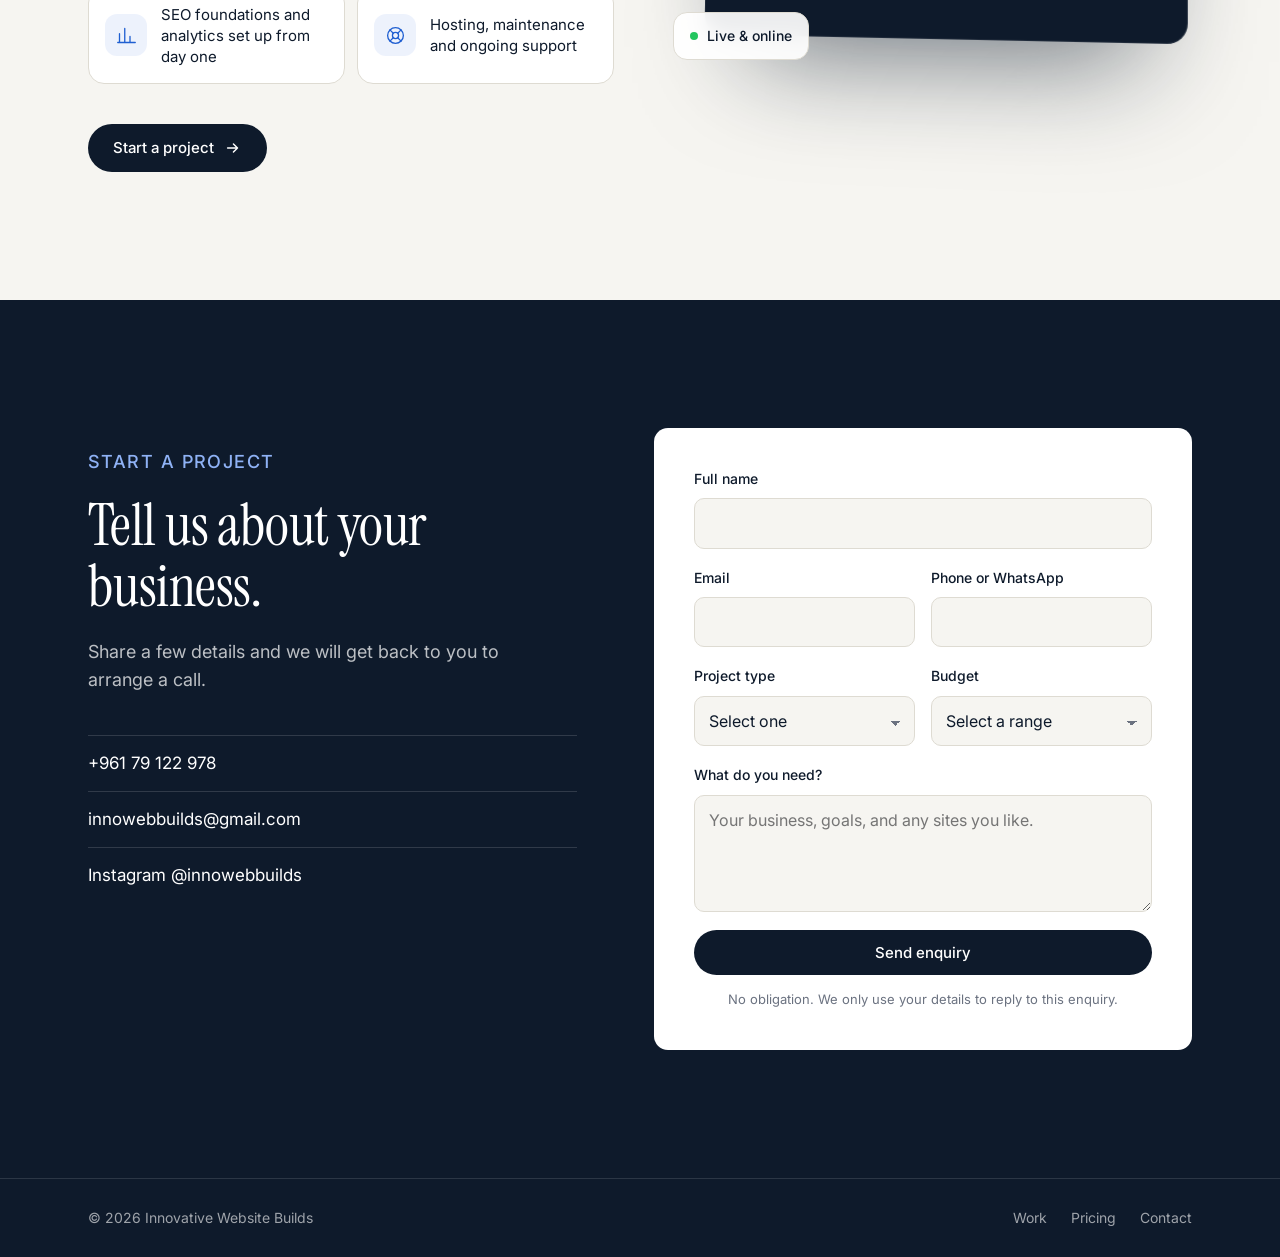
==== commit 58d00cdd: "Revert "Navy animated background across the whole site, mobile and performance pass" This reverts co" ====
--- a/index.html
+++ b/index.html
@@ -6,7 +6,7 @@
   <title>Innovative Website Builds | Custom Websites & Online Stores</title>
   <meta name="description" content="Innovative Website Builds designs and develops fast, custom websites and online stores for clinics, retailers and growing brands. Book a free discovery call." />
   <link rel="canonical" href="https://innowebuilds.github.io/innovative-website-builds/" />
-  <meta name="theme-color" content="#070E1E" />
+  <meta name="theme-color" content="#F6F5F1" />
 
   <!-- Social preview -->
   <meta property="og:type" content="website" />
@@ -22,9 +22,9 @@
   <link rel="preconnect" href="https://fonts.googleapis.com" />
   <link rel="preconnect" href="https://fonts.gstatic.com" crossorigin />
   <link href="https://fonts.googleapis.com/css2?family=Inter:wght@400;500;600&family=Instrument+Serif:ital@0;1&display=swap" rel="stylesheet" />
-  <link rel="stylesheet" href="style/style.css?v=20261125d" />
-  <script defer src="script/main.js?v=20261125d"></script>
-  <script defer src="script/hero3d.js?v=20261125d"></script>
+  <link rel="stylesheet" href="style/style.css?v=20261125c" />
+  <script defer src="script/main.js?v=20261125c"></script>
+  <script defer src="script/hero3d.js?v=20261125c"></script>
 
   <!-- Structured data -->
   <script type="application/ld+json">
@@ -79,16 +79,14 @@
 <body>
   <noscript><iframe src="https://www.googletagmanager.com/ns.html?id=GTM-K7P3R224" height="0" width="0" style="display:none;visibility:hidden" title="Google Tag Manager"></iframe></noscript>
 
-  <div class="site-bg" aria-hidden="true"><div class="bg-aurora"><span></span><span></span><span></span></div><div class="bg-grid"></div><canvas class="bg-canvas" id="bg-canvas"></canvas></div>
-
   <a class="skip-link" href="#main">Skip to content</a>
 
   <header class="header" id="top">
     <div class="container header-inner">
       <a class="logo" href="./" aria-label="Innovative Website Builds home">
         <picture>
-          <source srcset="assets/iwb-logo-light.webp" type="image/webp" />
-          <img src="assets/iwb-logo-light.png" alt="Innovative Website Builds" width="480" height="318" fetchpriority="high" />
+          <source srcset="assets/iwb-logo.webp" type="image/webp" />
+          <img src="assets/iwb-logo.png" alt="Innovative Website Builds" width="480" height="318" />
         </picture>
       </a>
       <nav class="nav" id="site-nav" aria-label="Main">
@@ -108,6 +106,9 @@
   <main id="main">
     <!-- Hero -->
     <section class="hero hero-dark" id="hero">
+      <canvas class="hero-canvas" id="hero-canvas" aria-hidden="true"></canvas>
+      <div class="hero-aurora" aria-hidden="true"><span></span><span></span><span></span></div>
+      <div class="hero-grid" aria-hidden="true"></div>
       <div class="hero-glow" aria-hidden="true"></div>
       <div class="container hero-inner">
         <p class="eyebrow hero-eyebrow"><span class="dot" aria-hidden="true"></span>Web design &amp; development studio</p>
--- a/style/style.css
+++ b/style/style.css
@@ -1,17 +1,13 @@
 /* Innovative Website Builds — premium studio theme */
 :root {
-  color-scheme: dark;
-  --bg: #070E1E;
-  --bg-alt: rgba(120, 160, 255, .03);
-  --surface: rgba(17, 30, 56, .78);
-  --surface-solid: #0F1C33;
-  --ink: #F2F5FB;
-  --ink-soft: rgba(226, 234, 250, .74);
-  --muted: rgba(205, 218, 242, .56);
-  --line: rgba(255, 255, 255, .1);
-  --accent: #6EA8FF;
-  --accent-deep: #1F5FD1;
-  --navy: #0E1A2B;
+  --bg: #F6F5F1;
+  --bg-alt: #EFEDE6;
+  --surface: #FFFFFF;
+  --ink: #0E1A2B;
+  --ink-soft: #3A4556;
+  --muted: #6B7280;
+  --line: #DEDBD2;
+  --accent: #1F5FD1;
   --accent-ink: #FFFFFF;
   --radius: 14px;
   --serif: 'Instrument Serif', Georgia, 'Times New Roman', serif;
@@ -41,7 +37,7 @@
 
 .container { width: 100%; max-width: var(--container); margin: 0 auto; padding: 0 var(--gutter); }
 
-.skip-link { position: absolute; left: -9999px; top: 8px; background: #fff; color: var(--navy); padding: 8px 14px; border-radius: 8px; z-index: 2000; }
+.skip-link { position: absolute; left: -9999px; top: 8px; background: var(--ink); color: #fff; padding: 8px 14px; border-radius: 8px; z-index: 2000; }
 .skip-link:focus { left: 8px; }
 
 :focus-visible { outline: 2px solid var(--accent); outline-offset: 3px; border-radius: 4px; }
@@ -54,10 +50,10 @@
   border: 1px solid transparent; cursor: pointer;
   transition: background-color .2s ease, color .2s ease, border-color .2s ease;
 }
-.btn-primary { background: #fff; color: var(--navy); box-shadow: 0 12px 36px -14px rgba(110,168,255,.55); }
-.btn-primary:hover { background: var(--accent-deep); color: #fff; }
-.btn-ghost { border-color: rgba(255,255,255,.3); color: var(--ink); background: rgba(255,255,255,.03); }
-.btn-ghost:hover { background: #fff; color: var(--navy); border-color: #fff; }
+.btn-primary { background: var(--ink); color: #fff; }
+.btn-primary:hover { background: var(--accent); }
+.btn-ghost { border-color: var(--ink); color: var(--ink); background: transparent; }
+.btn-ghost:hover { background: var(--ink); color: #fff; }
 .btn-block { width: 100%; }
 
 .eyebrow {
@@ -68,7 +64,9 @@
 /* Header */
 .header {
   position: sticky; top: 0; z-index: 1000;
-  background: rgba(7, 14, 30, .9);
+  background: rgba(246, 245, 241, .9);
+  backdrop-filter: saturate(180%) blur(12px);
+  -webkit-backdrop-filter: saturate(180%) blur(12px);
   border-bottom: 1px solid transparent;
   transition: border-color .2s ease;
 }
@@ -78,7 +76,7 @@
 .nav { display: flex; align-items: center; gap: 32px; }
 .nav a { text-decoration: none; font-size: 15px; color: var(--ink-soft); }
 .nav a:not(.btn):hover { color: var(--ink); }
-.nav .nav-cta { color: var(--navy); padding: 11px 20px; }
+.nav .nav-cta { color: #fff; padding: 11px 20px; }
 
 .menu-toggle { display: none; width: 44px; height: 44px; background: none; border: 0; cursor: pointer; position: relative; }
 .menu-toggle span { position: absolute; left: 11px; right: 11px; height: 1.5px; background: var(--ink); transition: transform .25s ease; }
@@ -95,12 +93,19 @@
   padding: clamp(64px, 9vw, 120px) 0;
   text-align: center;
 }
-.hero-glow { position: absolute; inset: 0; z-index: -1; pointer-events: none; }
+.hero-canvas { position: absolute; inset: 0; z-index: -2; opacity: 0; transition: opacity 1.2s ease; pointer-events: none; }
+.hero-canvas.ready { opacity: 1; }
+.hero-glow {
+  position: absolute; inset: 0; z-index: -1; pointer-events: none;
+  background:
+    radial-gradient(ellipse 44% 50% at 50% 52%, rgba(246,245,241,.96) 0%, rgba(246,245,241,.9) 35%, rgba(246,245,241,.6) 62%, rgba(246,245,241,.2) 85%, rgba(246,245,241,0) 100%),
+    radial-gradient(ellipse 60% 50% at 50% 0%, rgba(31,95,209,.07), transparent 70%);
+}
 .hero-inner { display: flex; flex-direction: column; align-items: center; }
 .hero-eyebrow {
   display: inline-flex; align-items: center; gap: 10px;
   padding: 8px 16px; border: 1px solid var(--line); border-radius: 999px;
-  background: rgba(255,255,255,.7);
+  background: rgba(255,255,255,.7); backdrop-filter: blur(8px); -webkit-backdrop-filter: blur(8px);
   margin-bottom: 32px;
 }
 .hero-eyebrow .dot { width: 7px; height: 7px; border-radius: 50%; background: var(--accent); box-shadow: 0 0 0 0 rgba(31,95,209,.5); animation: pulse 2.4s ease-out infinite; }
@@ -143,25 +148,21 @@
 .work-card:hover .work-url { color: var(--accent); }
 
 /* Dark hero */
-/* Site-wide animated background (one fixed layer behind every section) */
-.site-bg { position: fixed; inset: 0; z-index: -1; pointer-events: none; overflow: hidden;
-  background: radial-gradient(120% 90% at 50% 0%, #142850 0%, #0B1630 50%, #070E1E 100%); }
-.bg-canvas { position: absolute; inset: 0; width: 100%; height: 100%; opacity: 0; transition: opacity 1.2s ease; }
-.bg-canvas.ready { opacity: 1; }
-.bg-aurora { position: absolute; inset: 0; overflow: hidden; }
-.bg-aurora span { position: absolute; width: 90vmax; height: 90vmax; border-radius: 50%; will-change: transform; }
-.bg-aurora span:nth-child(1) { background: radial-gradient(closest-side, rgba(31,95,209,.55), rgba(31,95,209,0)); left: -35vmax; top: -40vmax; animation: drift-a 22s ease-in-out infinite alternate; }
-.bg-aurora span:nth-child(2) { background: radial-gradient(closest-side, rgba(91,63,214,.38), rgba(91,63,214,0)); right: -38vmax; top: -25vmax; animation: drift-b 26s ease-in-out infinite alternate; }
-.bg-aurora span:nth-child(3) { background: radial-gradient(closest-side, rgba(14,165,233,.26), rgba(14,165,233,0)); left: 5%; bottom: -55vmax; animation: drift-c 30s ease-in-out infinite alternate; }
+.hero-dark { background: radial-gradient(120% 90% at 50% 0%, #142850 0%, #0B1630 50%, #070E1E 100%); color: #fff; }
+.hero-aurora { position: absolute; inset: 0; z-index: -4; overflow: hidden; pointer-events: none; }
+.hero-aurora span { position: absolute; width: 56vmax; height: 56vmax; border-radius: 50%; filter: blur(90px); opacity: .45; will-change: transform; }
+.hero-aurora span:nth-child(1) { background: #1F5FD1; left: -18vmax; top: -22vmax; animation: drift-a 22s ease-in-out infinite alternate; }
+.hero-aurora span:nth-child(2) { background: #5B3FD6; right: -20vmax; top: -10vmax; opacity: .32; animation: drift-b 26s ease-in-out infinite alternate; }
+.hero-aurora span:nth-child(3) { background: #0EA5E9; left: 20%; bottom: -38vmax; opacity: .22; animation: drift-c 30s ease-in-out infinite alternate; }
 @keyframes drift-a { to { transform: translate(14vmax, 10vmax) scale(1.1); } }
 @keyframes drift-b { to { transform: translate(-12vmax, 12vmax) scale(.9); } }
 @keyframes drift-c { to { transform: translate(-10vmax, -8vmax) scale(1.15); } }
-.bg-grid {
-  position: absolute; inset: 0;
+.hero-grid {
+  position: absolute; inset: 0; z-index: -3; pointer-events: none;
   background-image: linear-gradient(rgba(255,255,255,.045) 1px, transparent 1px), linear-gradient(90deg, rgba(255,255,255,.045) 1px, transparent 1px);
   background-size: 64px 64px; background-position: center center;
-  -webkit-mask-image: radial-gradient(ellipse 85% 75% at 50% 40%, #000 15%, transparent 80%);
-  mask-image: radial-gradient(ellipse 85% 75% at 50% 40%, #000 15%, transparent 80%);
+  -webkit-mask-image: radial-gradient(ellipse 75% 65% at 50% 45%, #000 20%, transparent 78%);
+  mask-image: radial-gradient(ellipse 75% 65% at 50% 45%, #000 20%, transparent 78%);
 }
 .hero-dark .hero-glow { background: radial-gradient(ellipse 38% 42% at 50% 52%, rgba(8,16,32,.78) 0%, rgba(8,16,32,.45) 55%, rgba(8,16,32,0) 100%); }
 .hero-dark h1 { color: #fff; }
@@ -176,11 +177,15 @@
 .hero-dark .lede { color: rgba(255,255,255,.72); }
 .hero-dark .hero-eyebrow { background: rgba(255,255,255,.06); border-color: rgba(255,255,255,.14); color: #A9C7FF; }
 .hero-dark .hero-eyebrow .dot { background: #6EA8FF; }
+.hero-dark .btn-primary { background: #fff; color: var(--ink); box-shadow: 0 12px 40px -12px rgba(110,168,255,.6); }
+.hero-dark .btn-primary:hover { background: var(--accent); color: #fff; }
+.hero-dark .btn-ghost { border-color: rgba(255,255,255,.3); color: #fff; background: rgba(255,255,255,.04); }
+.hero-dark .btn-ghost:hover { background: #fff; color: var(--ink); border-color: #fff; }
 .hero-dark .scroll-cue { border-color: rgba(255,255,255,.35); }
 .hero-dark .scroll-cue span { background: #fff; }
 
 /* Dark section */
-.section-dark { background: linear-gradient(180deg, rgba(4,9,20,0) 0%, rgba(4,9,20,.45) 18%, rgba(4,9,20,.45) 82%, rgba(4,9,20,0) 100%); }
+.section-dark { background: var(--ink); color: #fff; }
 .section-dark .eyebrow { color: #8FB2F5; }
 
 /* Services */
@@ -245,7 +250,7 @@
   font-family: var(--serif); font-size: 22px; color: var(--muted);
   transition: background-color .5s ease, border-color .5s ease, color .5s ease, box-shadow .5s ease;
 }
-.step.active .step-node { background: var(--accent-deep); border-color: var(--accent-deep); color: #fff; box-shadow: 0 0 0 8px rgba(110,168,255,.14); }
+.step.active .step-node { background: var(--ink); border-color: var(--ink); color: #fff; box-shadow: 0 0 0 8px rgba(31,95,209,.10); }
 .step-card {
   position: relative; overflow: hidden; margin-top: 28px;
   background: var(--surface); border: 1px solid var(--line); border-radius: 18px;
@@ -254,9 +259,9 @@
 }
 .step-card::before { content: ""; position: absolute; left: 0; top: 0; height: 3px; width: 100%; background: linear-gradient(90deg, var(--accent), #6EA8FF); transform: scaleX(0); transform-origin: left; transition: transform .6s cubic-bezier(.2,.7,.2,1); }
 .step.active .step-card::before { transform: scaleX(1); }
-.step-card:hover { transform: translateY(-6px); border-color: rgba(110,168,255,.4); box-shadow: 0 28px 56px -28px rgba(0,0,0,.6); }
-.step-ghost { position: absolute; right: 14px; top: -14px; font-family: var(--serif); font-size: 104px; line-height: 1; color: transparent; -webkit-text-stroke: 1px rgba(110,168,255,.16); pointer-events: none; transition: -webkit-text-stroke-color .4s ease; }
-.step-card:hover .step-ghost { -webkit-text-stroke-color: rgba(110,168,255,.34); }
+.step-card:hover { transform: translateY(-6px); border-color: rgba(31,95,209,.35); box-shadow: 0 28px 56px -28px rgba(14,26,43,.35); }
+.step-ghost { position: absolute; right: 14px; top: -14px; font-family: var(--serif); font-size: 104px; line-height: 1; color: transparent; -webkit-text-stroke: 1px rgba(31,95,209,.16); pointer-events: none; transition: -webkit-text-stroke-color .4s ease; }
+.step-card:hover .step-ghost { -webkit-text-stroke-color: rgba(31,95,209,.32); }
 .step-label { font-size: 12px; font-weight: 500; letter-spacing: .08em; text-transform: uppercase; color: var(--accent); margin-bottom: 14px; }
 .step h3 { font-family: var(--sans); font-weight: 600; font-size: 20px; letter-spacing: -0.01em; margin-bottom: 10px; }
 .step-card > p:not(.step-label) { color: var(--ink-soft); font-size: 15.5px; position: relative; }
@@ -270,7 +275,7 @@
   background: var(--surface); border: 1px solid var(--line); border-radius: 26px; padding: 44px 40px 40px;
   transition: transform .45s cubic-bezier(.2,.7,.2,1), box-shadow .45s ease;
 }
-.plan:hover .plan-inner { transform: translateY(-6px); box-shadow: 0 40px 80px -40px rgba(0,0,0,.65); }
+.plan:hover .plan-inner { transform: translateY(-6px); box-shadow: 0 40px 80px -40px rgba(14,26,43,.35); }
 .plan-head h3 { font-family: var(--serif); font-weight: 400; font-size: 34px; line-height: 1.05; margin-bottom: 8px; }
 .plan-fit { font-size: 15px; color: var(--muted); }
 .plan-price { display: flex; align-items: baseline; gap: 10px; margin: 30px 0 14px; }
@@ -279,7 +284,7 @@
 .plan-amount sup { font-size: .38em; vertical-align: top; position: relative; top: .3em; margin-right: 2px; }
 .plan-time {
   align-self: flex-start; display: inline-flex; align-items: center; gap: 8px;
-  font-size: 13.5px; color: var(--ink-soft); background: rgba(255,255,255,.04); border: 1px solid var(--line);
+  font-size: 13.5px; color: var(--ink-soft); background: var(--bg); border: 1px solid var(--line);
   padding: 7px 13px; border-radius: 999px;
 }
 .plan-time svg { width: 16px; height: 16px; color: var(--accent); }
@@ -308,8 +313,8 @@
 .plan-featured .plan-time { background: rgba(255,255,255,.06); border-color: rgba(255,255,255,.14); color: rgba(255,255,255,.85); }
 .plan-featured .plan-time svg, .plan-featured li svg { color: #8FB8FF; }
 .plan-featured li { color: rgba(255,255,255,.85); }
-.btn-light { background: #fff; color: var(--navy); }
-.btn-light:hover { background: var(--accent-deep); color: #fff; }
+.btn-light { background: #fff; color: var(--ink); }
+.btn-light:hover { background: var(--accent); color: #fff; }
 .plans-note { text-align: center; font-size: 14px; color: var(--muted); margin-top: 36px; }
 
 /* About */
@@ -322,8 +327,8 @@
   background: var(--surface); border: 1px solid var(--line); border-radius: 16px; font-size: 15px; line-height: 1.4;
   transition: transform .35s ease, border-color .35s ease, box-shadow .35s ease;
 }
-.about-tile:hover { transform: translateY(-3px); border-color: rgba(110,168,255,.38); box-shadow: 0 20px 40px -24px rgba(0,0,0,.6); }
-.about-icon { flex-shrink: 0; display: grid; place-items: center; width: 42px; height: 42px; border-radius: 12px; background: rgba(110,168,255,.12); color: var(--accent); }
+.about-tile:hover { transform: translateY(-3px); border-color: rgba(31,95,209,.35); box-shadow: 0 20px 40px -24px rgba(14,26,43,.3); }
+.about-icon { flex-shrink: 0; display: grid; place-items: center; width: 42px; height: 42px; border-radius: 12px; background: rgba(31,95,209,.08); color: var(--accent); }
 .about-icon svg { width: 21px; height: 21px; }
 .about-cta { gap: 10px; }
 .about-cta svg { width: 18px; height: 18px; transition: transform .3s ease; }
@@ -336,7 +341,7 @@
 }
 .code-window {
   background: #0E1A2B; border-radius: 20px; overflow: hidden;
-  box-shadow: 0 60px 110px -45px rgba(0,0,0,.75), inset 0 0 0 1px rgba(255,255,255,.09);
+  box-shadow: 0 60px 110px -45px rgba(14,26,43,.6), inset 0 0 0 1px rgba(255,255,255,.07);
   transform: perspective(1400px) rotateY(-9deg) rotateX(4deg);
   transition: transform .8s cubic-bezier(.2,.7,.2,1);
 }
@@ -347,7 +352,7 @@
 .code-bar span:nth-child(2) { background: #F7C04A; }
 .code-bar span:nth-child(3) { background: #3DD68C; }
 .code-bar em { margin-left: auto; font: 12px/1 ui-monospace, SFMono-Regular, Menlo, Consolas, monospace; font-style: normal; color: rgba(255,255,255,.45); }
-.code { margin: 0; padding: 26px 28px 34px; font: 14.5px/1.8 ui-monospace, SFMono-Regular, Menlo, Consolas, monospace; color: #C9D6EA; white-space: pre; overflow-x: auto; }
+.code { margin: 0; padding: 26px 28px 34px; font: 14.5px/1.8 ui-monospace, SFMono-Regular, Menlo, Consolas, monospace; color: #C9D6EA; white-space: pre; overflow: hidden; }
 .code i, .code b, .code u, .code s, .code var { font-style: normal; font-weight: 400; text-decoration: none; }
 .code i.c { color: #62738F; font-style: italic; }
 .code b { color: #C792EA; }
@@ -358,10 +363,10 @@
 @keyframes blink { 50% { opacity: 0; } }
 .float-card {
   position: absolute; display: inline-flex; align-items: center; gap: 9px;
-  background: rgba(17,30,56,.94);
+  background: rgba(255,255,255,.92); backdrop-filter: blur(10px); -webkit-backdrop-filter: blur(10px);
   border: 1px solid var(--line); border-radius: 14px; padding: 12px 16px;
   font-size: 14px; font-weight: 500; color: var(--ink);
-  box-shadow: 0 24px 48px -20px rgba(0,0,0,.6);
+  box-shadow: 0 24px 48px -24px rgba(14,26,43,.35);
   animation: floaty 6s ease-in-out infinite alternate;
 }
 .float-card svg { width: 18px; height: 18px; color: var(--accent); }
@@ -372,7 +377,7 @@
 @keyframes floaty { from { transform: translateY(0); } to { transform: translateY(-10px); } }
 
 /* Contact */
-.contact { background: linear-gradient(180deg, rgba(4,9,20,0) 0%, rgba(4,9,20,.5) 25%, rgba(4,9,20,.6) 100%); }
+.contact { background: var(--ink); color: #fff; }
 .contact .eyebrow { color: #8FB2F5; }
 .contact-grid { display: grid; grid-template-columns: 1fr 1.1fr; gap: clamp(40px, 6vw, 96px); align-items: start; }
 .contact-intro > p { color: rgba(255,255,255,.72); font-size: 18px; margin-top: 20px; max-width: 40ch; }
@@ -381,25 +386,23 @@
 .contact-direct a { display: block; padding: 14px 0; text-decoration: none; color: #fff; }
 .contact-direct a:hover { color: #8FB2F5; }
 
-.form { background: var(--surface); color: var(--ink); border: 1px solid var(--line); border-radius: var(--radius); padding: clamp(24px, 4vw, 40px); }
+.form { background: var(--surface); color: var(--ink); border-radius: var(--radius); padding: clamp(24px, 4vw, 40px); }
 .field { display: flex; flex-direction: column; gap: 8px; margin-bottom: 18px; min-width: 0; }
 .field-row { display: grid; grid-template-columns: 1fr 1fr; gap: 16px; }
 .field label { font-size: 14px; font-weight: 500; }
 .field input, .field select, .field textarea {
   width: 100%; font: 400 16px/1.4 var(--sans); color: var(--ink);
-  background: rgba(255,255,255,.04); border: 1px solid rgba(255,255,255,.14); border-radius: 10px; padding: 13px 14px;
+  background: var(--bg); border: 1px solid var(--line); border-radius: 10px; padding: 13px 14px;
   transition: border-color .2s ease, background-color .2s ease;
 }
 .field select { appearance: none; -webkit-appearance: none; background-image: linear-gradient(45deg, transparent 50%, var(--muted) 50%), linear-gradient(135deg, var(--muted) 50%, transparent 50%); background-position: calc(100% - 19px) 55%, calc(100% - 14px) 55%; background-size: 5px 5px; background-repeat: no-repeat; padding-right: 36px; }
-.field input:focus, .field select:focus, .field textarea:focus { outline: none; border-color: var(--accent); background: rgba(255,255,255,.07); box-shadow: 0 0 0 3px rgba(110,168,255,.18); }
+.field input:focus, .field select:focus, .field textarea:focus { outline: none; border-color: var(--accent); background: #fff; }
 .field textarea { resize: vertical; }
 .form-note { font-size: 13px; color: var(--muted); margin-top: 14px; text-align: center; }
-.field select option { color: #0E1A2B; background: #fff; }
-.field input::placeholder, .field textarea::placeholder { color: rgba(205,218,242,.4); }
 .hp { position: absolute; left: -9999px; width: 1px; height: 1px; opacity: 0; }
 
 /* Footer */
-.footer { background: rgba(4,9,20,.75); color: rgba(255,255,255,.6); border-top: 1px solid rgba(255,255,255,.12); font-size: 14px; }
+.footer { background: var(--ink); color: rgba(255,255,255,.6); border-top: 1px solid rgba(255,255,255,.12); font-size: 14px; }
 .footer-inner { display: flex; justify-content: space-between; align-items: center; padding-top: 28px; padding-bottom: 28px; gap: 16px; flex-wrap: wrap; }
 .footer nav { display: flex; gap: 24px; }
 .footer a { text-decoration: none; }
@@ -469,37 +472,7 @@
 
 @media (prefers-reduced-motion: reduce) {
   html { scroll-behavior: auto; }
-  .hero-eyebrow .dot, .scroll-cue span, .service-inner::before, .plan-featured .plan-inner::before, .bg-aurora span, .hero-dark h1 em, .caret, .float-card, .pulse-dot { animation: none; }
+  .hero-eyebrow .dot, .scroll-cue span, .service-inner::before, .plan-featured .plan-inner::before, .hero-aurora span, .hero-dark h1 em, .caret, .float-card, .pulse-dot { animation: none; }
   .service-inner, .step-card, .service-icon { transition: none; }
   .js .reveal { opacity: 1; transform: none; transition: none; }
 }
-
-/* Performance: skip rendering off-screen sections until needed */
-.section:not(.hero):not(.contact) { content-visibility: auto; contain-intrinsic-size: auto 900px; }
-
-/* Mobile performance and polish */
-@media (max-width: 820px) {
-  .header { background: rgba(7, 14, 30, .96); }
-  .bg-aurora span { animation: none; }
-  .bg-grid { background-size: 44px 44px; }
-}
-@media (max-width: 600px) {
-  .section { padding: 64px 0; }
-  .section-head { margin-bottom: 32px; }
-  .section h2 { font-size: clamp(30px, 8.4vw, 40px); }
-  .hero h1 { font-size: clamp(40px, 11.5vw, 56px); }
-  .hero .lede { font-size: 16px; }
-  .hero-eyebrow { font-size: 11px; letter-spacing: .06em; padding: 7px 12px; margin-bottom: 24px; }
-  .services { gap: 16px; }
-  .service-inner { padding: 28px 22px 26px; }
-  .plan-head h3 { font-size: 28px; }
-  .about-visual { padding: 20px 0 28px; }
-  .contact-direct a { padding: 16px 0; }
-  .footer-inner { flex-direction: column; align-items: flex-start; }
-  .work-grid { gap: 28px; }
-}
-@media (max-width: 360px) {
-  .hero h1 { font-size: 36px; }
-  .plan-amount { font-size: 56px; }
-  .btn { padding: 14px 18px; }
-}
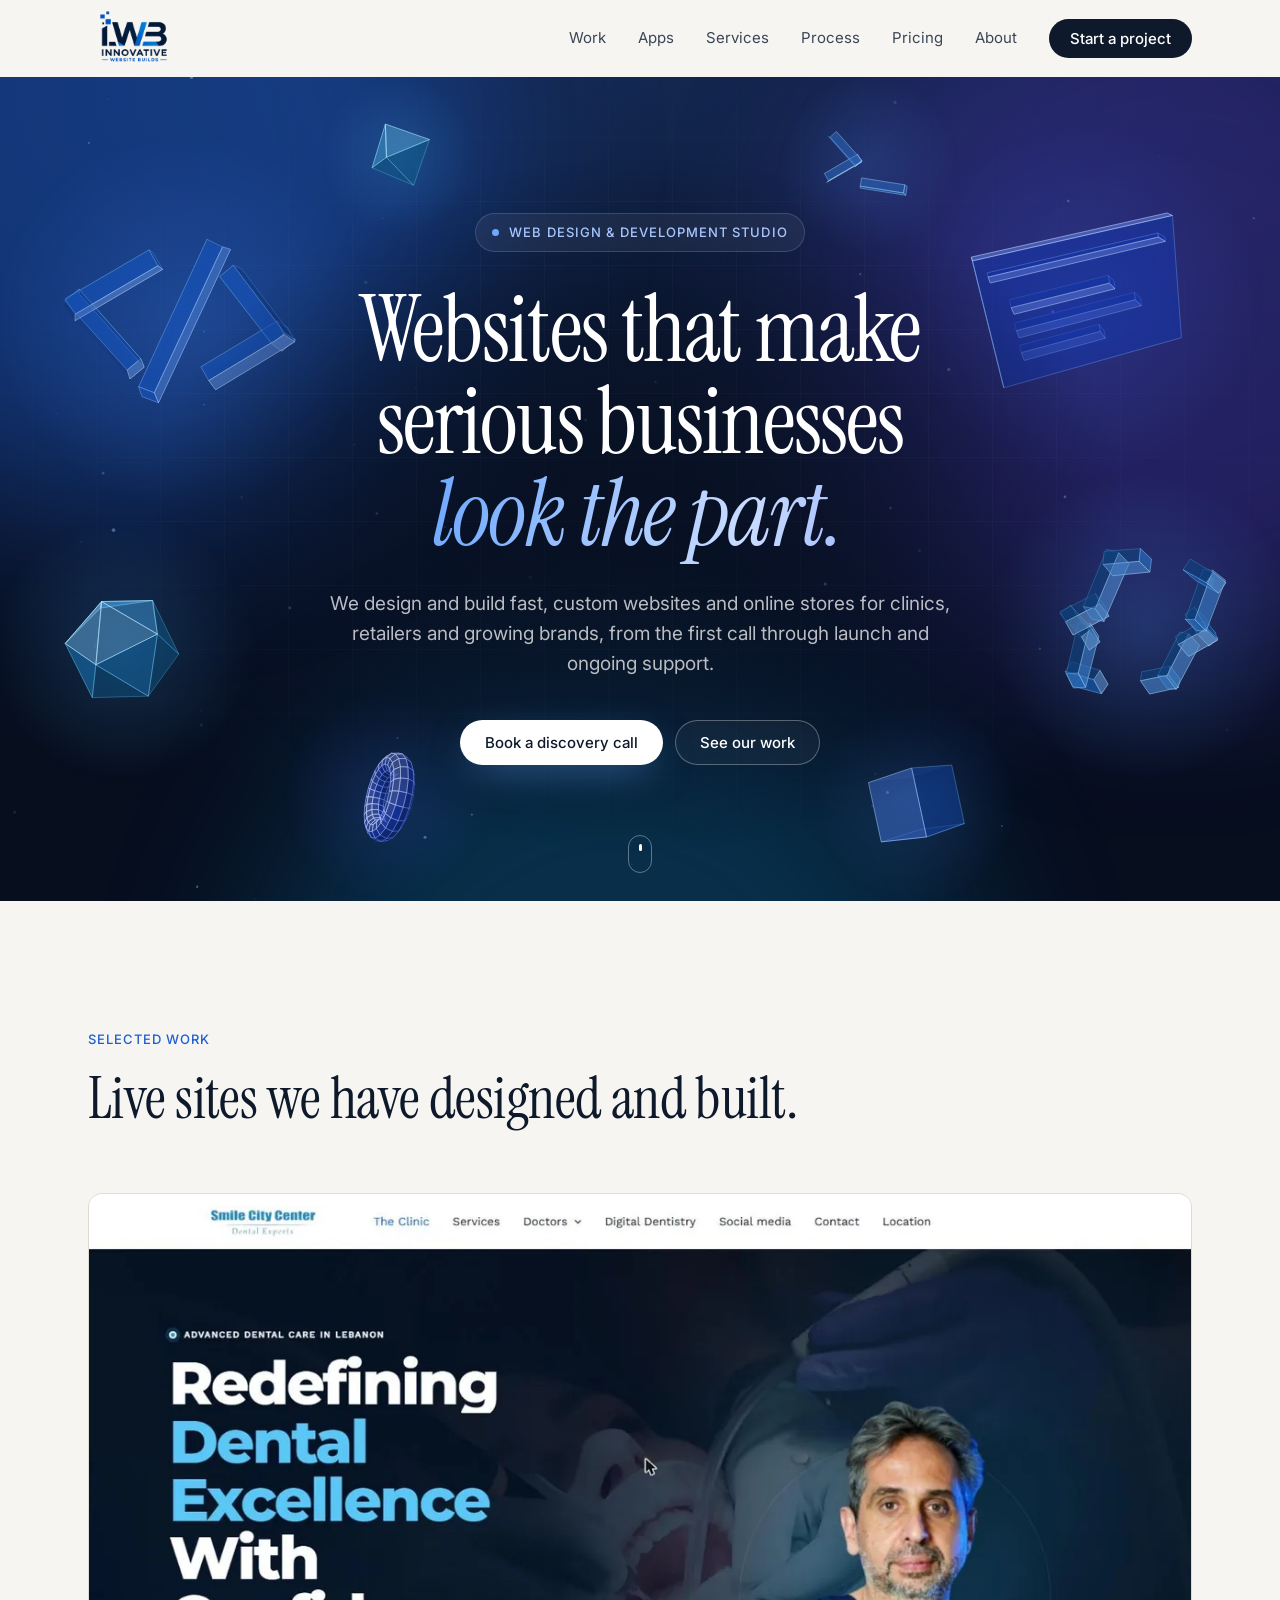
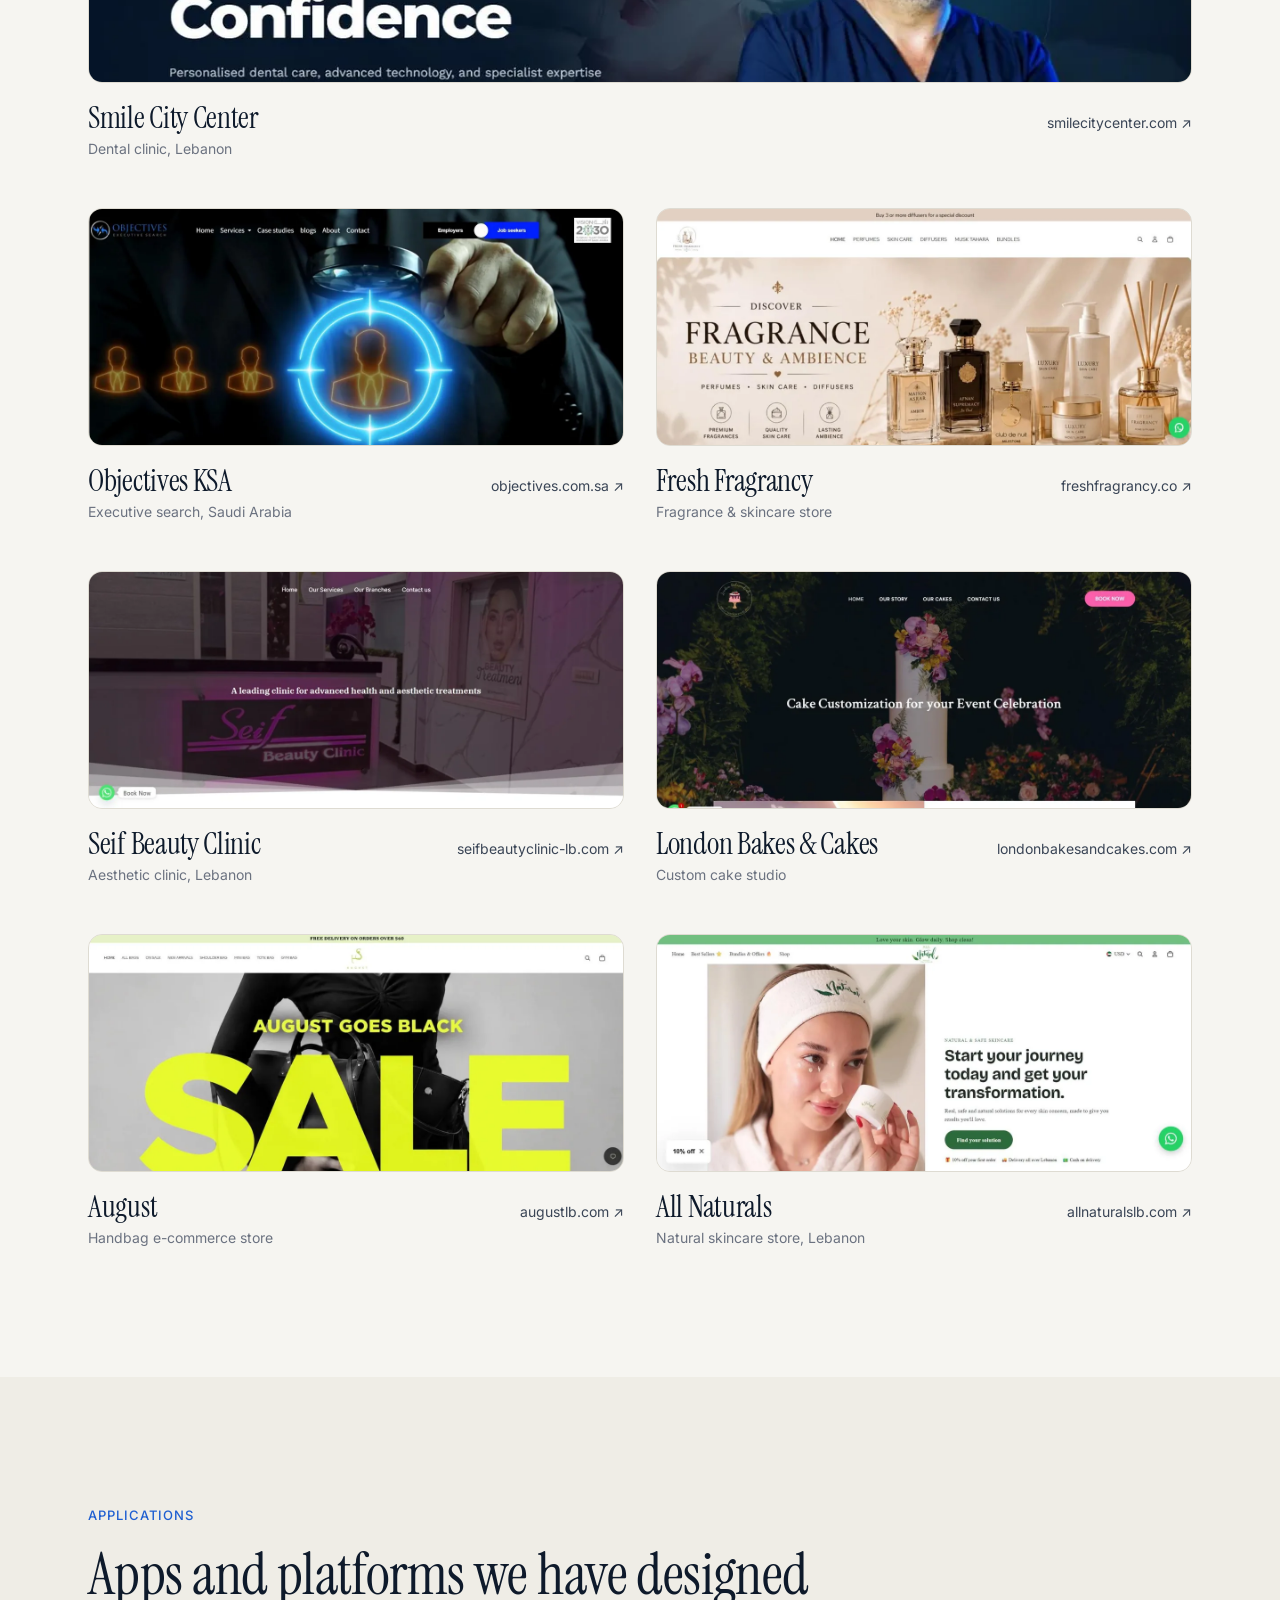
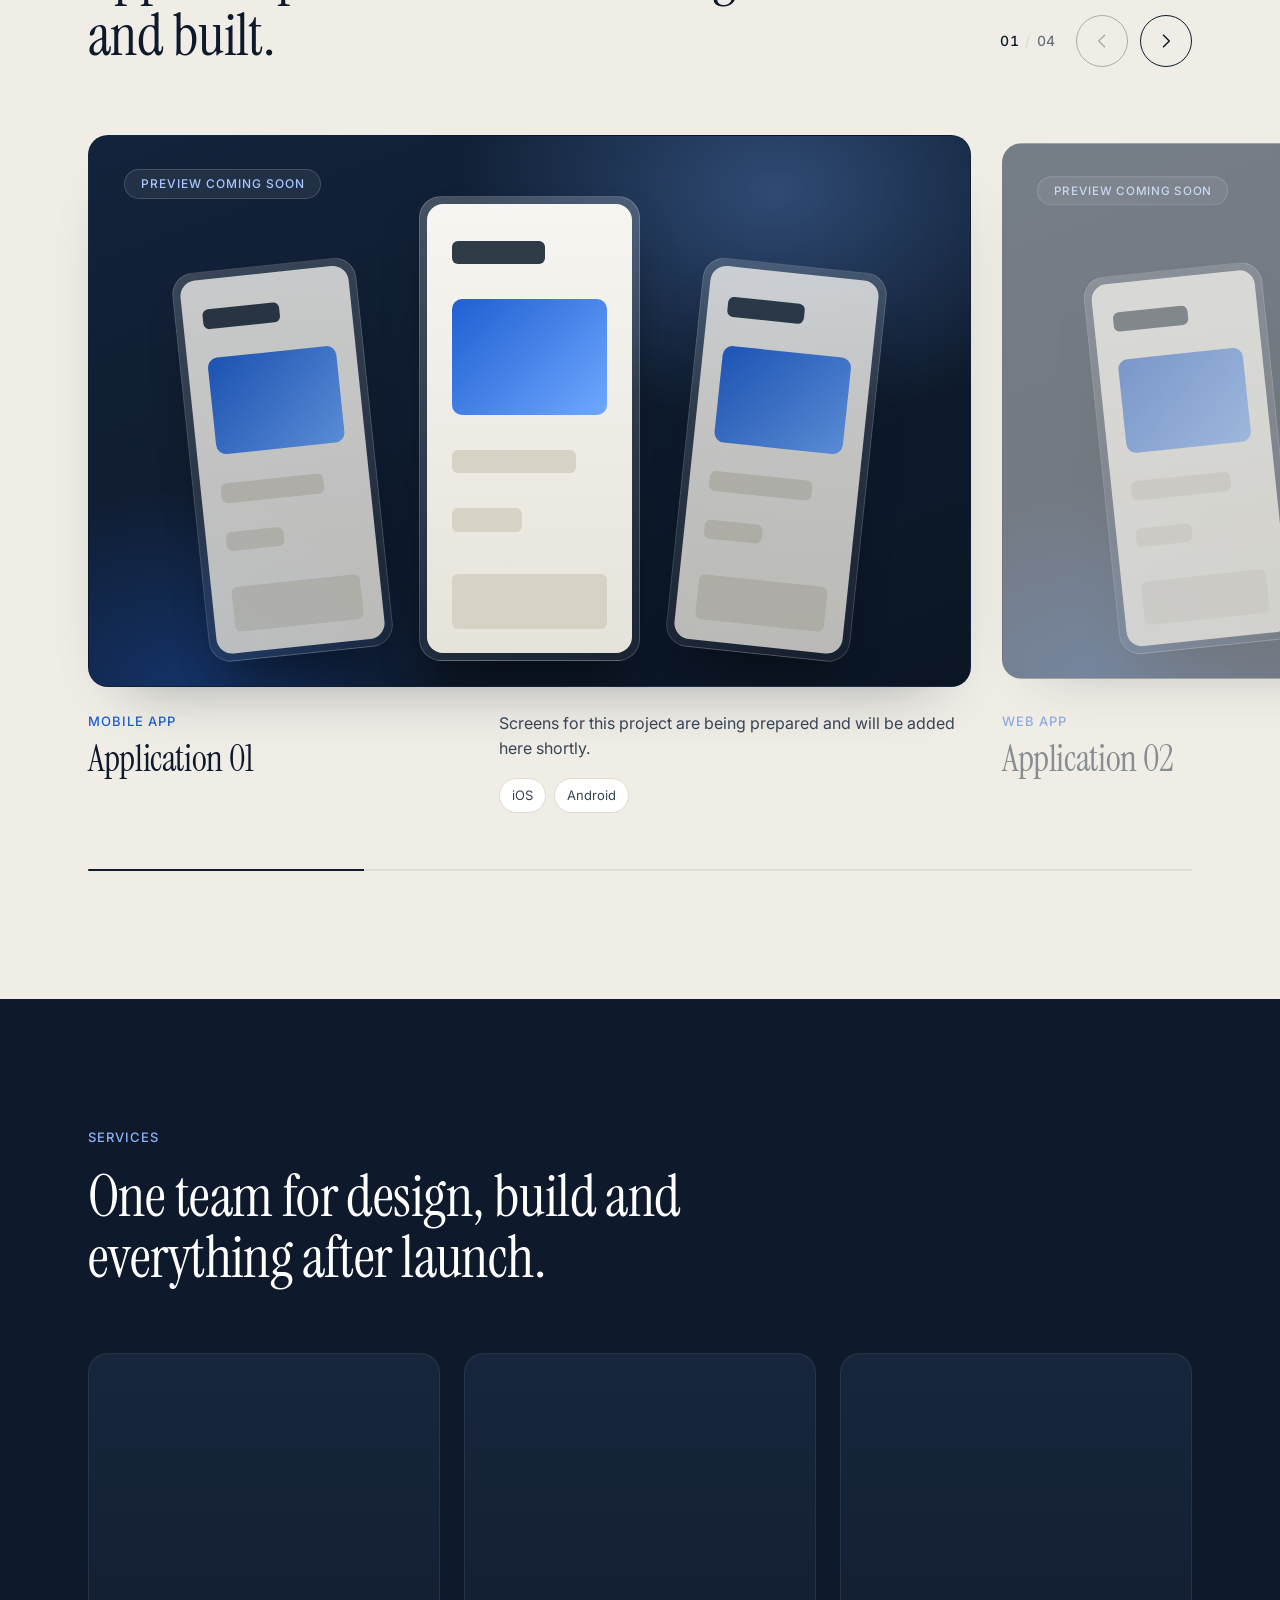
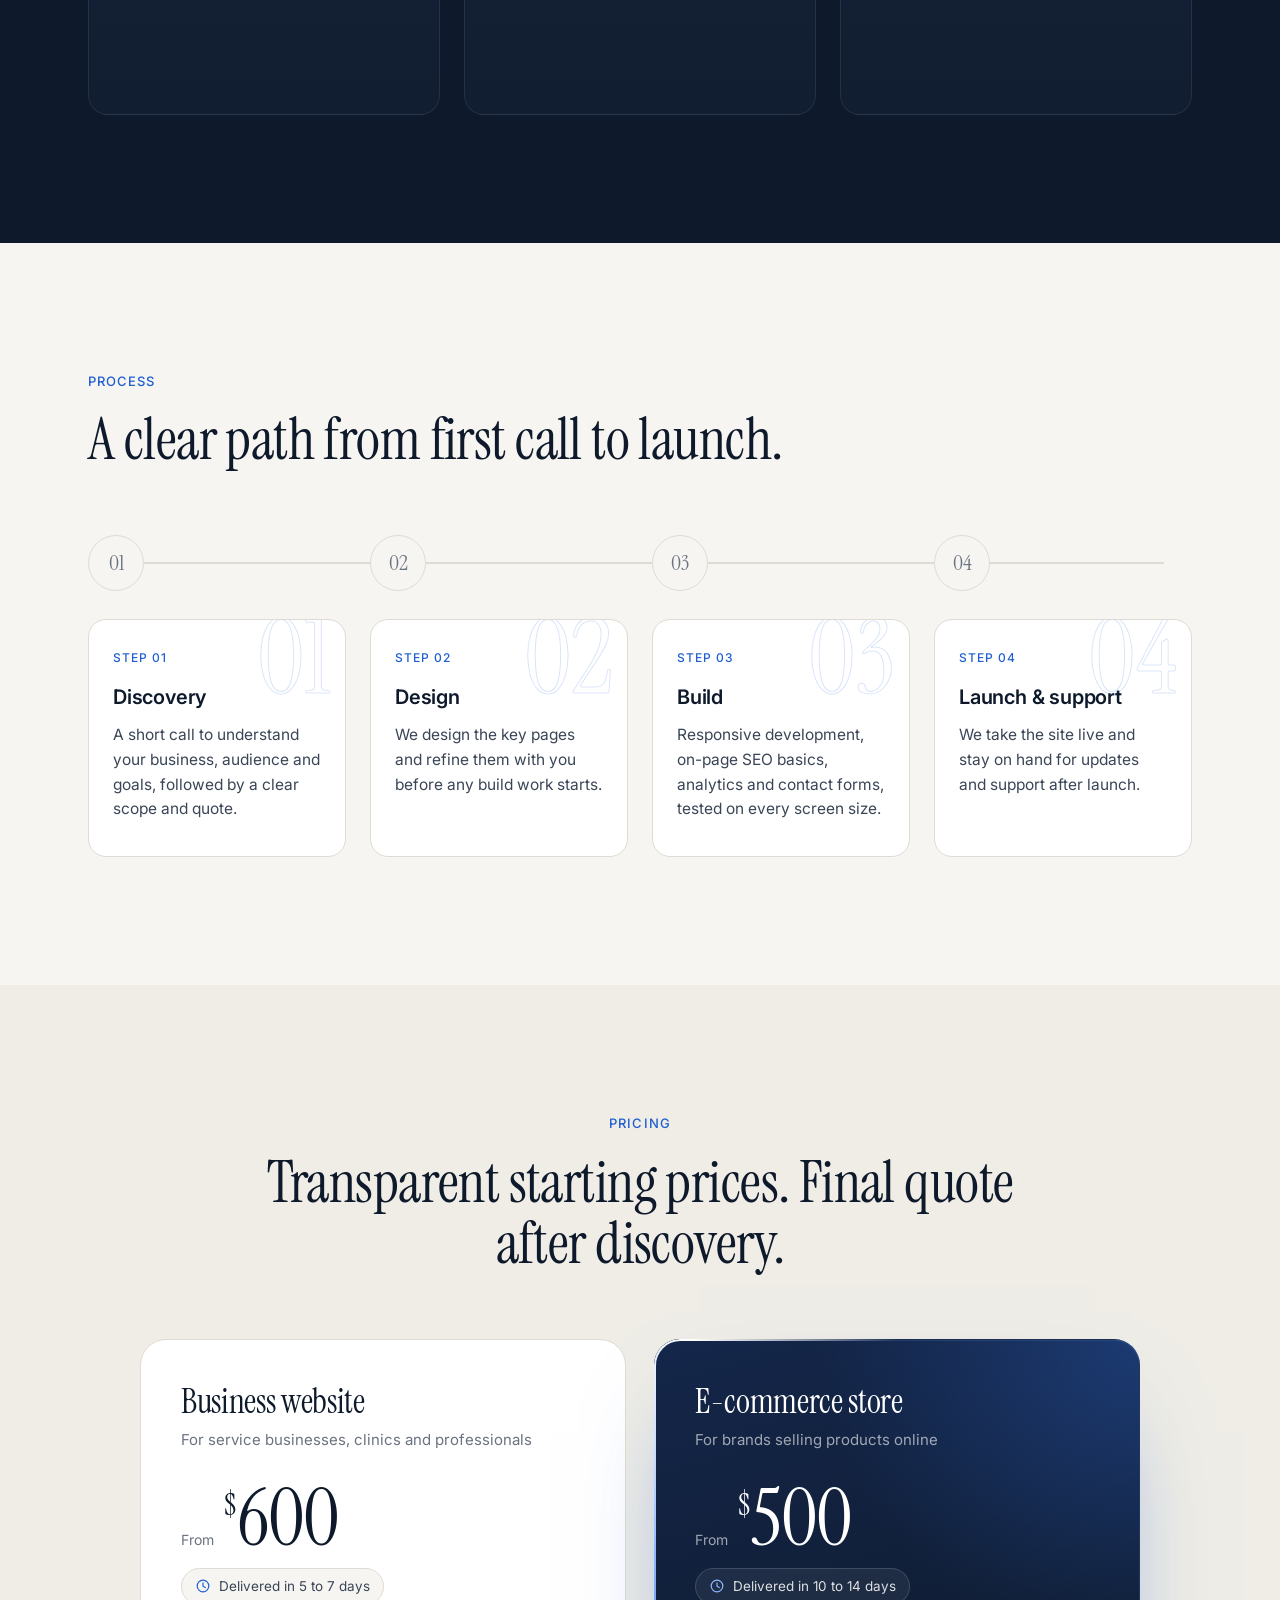
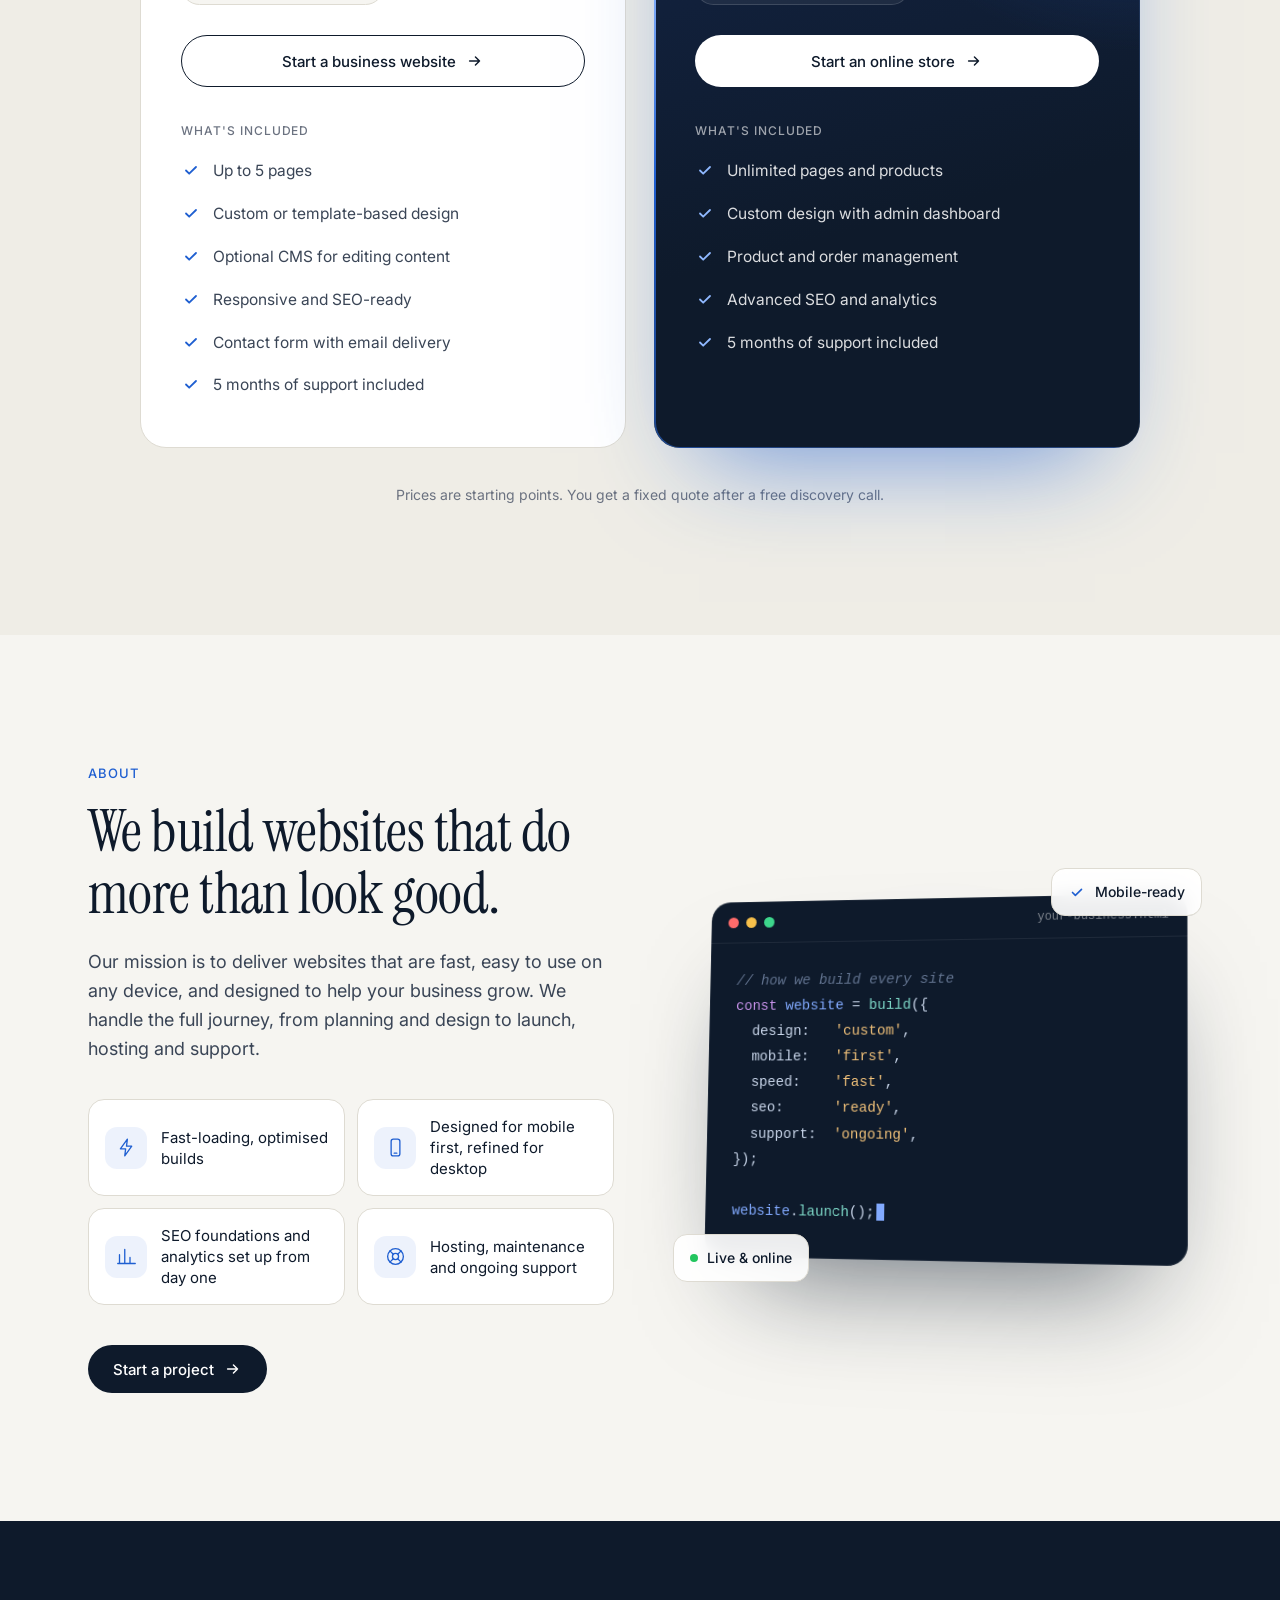
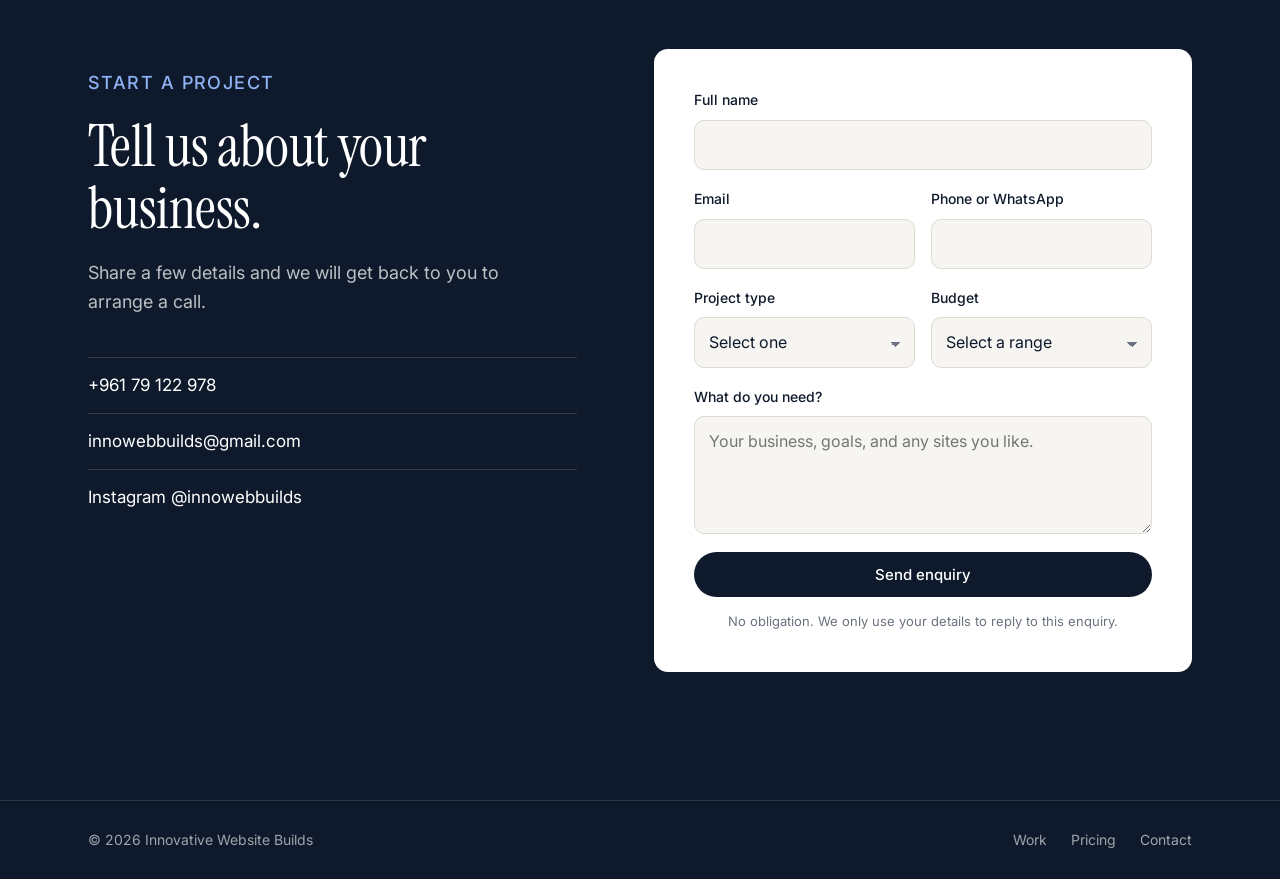
==== commit 9a8b6d74: "Add Applications slider section below the portfolio Slides come from script/apps.js; images go in as" ====
--- a/index.html
+++ b/index.html
@@ -22,8 +22,9 @@
   <link rel="preconnect" href="https://fonts.googleapis.com" />
   <link rel="preconnect" href="https://fonts.gstatic.com" crossorigin />
   <link href="https://fonts.googleapis.com/css2?family=Inter:wght@400;500;600&family=Instrument+Serif:ital@0;1&display=swap" rel="stylesheet" />
-  <link rel="stylesheet" href="style/style.css?v=20261125c" />
-  <script defer src="script/main.js?v=20261125c"></script>
+  <link rel="stylesheet" href="style/style.css?v=20261128a" />
+  <script defer src="script/apps.js?v=20261128a"></script>
+  <script defer src="script/main.js?v=20261128a"></script>
   <script defer src="script/hero3d.js?v=20261125c"></script>
 
   <!-- Structured data -->
@@ -91,6 +92,7 @@
       </a>
       <nav class="nav" id="site-nav" aria-label="Main">
         <a href="#work">Work</a>
+        <a href="#apps">Apps</a>
         <a href="#services">Services</a>
         <a href="#process">Process</a>
         <a href="#pricing">Pricing</a>
@@ -162,6 +164,35 @@
       </div>
     </section>
 
+    <!-- Applications (slides come from script/apps.js, images live in assets/apps/) -->
+    <section id="apps" class="section section-alt apps" aria-labelledby="apps-title">
+      <div class="container">
+        <div class="apps-head">
+          <div class="section-head">
+            <p class="eyebrow">Applications</p>
+            <h2 id="apps-title">Apps and platforms we have designed and built.</h2>
+          </div>
+          <div class="apps-controls" role="group" aria-label="Slider controls">
+            <span class="apps-count" aria-hidden="true"><span id="apps-current">01</span><span class="apps-count-sep">/</span><span id="apps-total">04</span></span>
+            <button type="button" class="apps-arrow" id="apps-prev" aria-label="Previous application">
+              <svg viewBox="0 0 24 24" width="20" height="20" aria-hidden="true"><path d="M15 5l-7 7 7 7" fill="none" stroke="currentColor" stroke-width="1.8" stroke-linecap="round" stroke-linejoin="round"/></svg>
+            </button>
+            <button type="button" class="apps-arrow" id="apps-next" aria-label="Next application">
+              <svg viewBox="0 0 24 24" width="20" height="20" aria-hidden="true"><path d="M9 5l7 7-7 7" fill="none" stroke="currentColor" stroke-width="1.8" stroke-linecap="round" stroke-linejoin="round"/></svg>
+            </button>
+          </div>
+        </div>
+      </div>
+      <div class="apps-slider" role="region" aria-roledescription="carousel" aria-label="Applications">
+        <ul class="apps-track" id="apps-track" tabindex="0" aria-label="Applications, use the arrow keys to move between slides"></ul>
+        <p class="sr-only" id="apps-status" aria-live="polite"></p>
+      </div>
+      <div class="container">
+        <div class="apps-progress" aria-hidden="true"><span id="apps-bar"></span></div>
+        <div class="apps-dots" id="apps-dots" role="group" aria-label="Choose an application"></div>
+      </div>
+    </section>
+
     <!-- Services -->
     <section id="services" class="section section-dark">
       <div class="container">
--- a/style/style.css
+++ b/style/style.css
@@ -146,6 +146,100 @@
 .work-meta p { font-size: 14px; color: var(--muted); margin-top: 4px; }
 .work-url { font-size: 14px; color: var(--ink-soft); white-space: nowrap; }
 .work-card:hover .work-url { color: var(--accent); }
+
+/* Applications slider */
+.sr-only { position: absolute; width: 1px; height: 1px; padding: 0; margin: -1px; overflow: hidden; clip: rect(0 0 0 0); white-space: nowrap; border: 0; }
+.apps { overflow: hidden; }
+.apps-head { display: flex; justify-content: space-between; align-items: flex-end; gap: 32px; margin-bottom: clamp(40px, 6vw, 64px); }
+.apps-head .section-head { margin-bottom: 0; }
+.apps-controls { display: flex; align-items: center; gap: 12px; flex-shrink: 0; }
+.apps-count { font: 500 14px/1 var(--sans); color: var(--muted); letter-spacing: .04em; margin-right: 8px; font-variant-numeric: tabular-nums; }
+.apps-count #apps-current { color: var(--ink); }
+.apps-count-sep { margin: 0 6px; color: var(--line); }
+.apps-arrow {
+  width: 52px; height: 52px; border-radius: 50%; display: inline-grid; place-items: center;
+  border: 1px solid var(--ink); background: transparent; color: var(--ink); cursor: pointer;
+  transition: background-color .2s ease, color .2s ease, border-color .2s ease, opacity .2s ease;
+}
+.apps-arrow:hover:not(:disabled) { background: var(--ink); color: #fff; }
+.apps-arrow:disabled { opacity: .3; cursor: default; }
+
+.apps-slider { --edge: max(var(--gutter), calc((100% - var(--container)) / 2 + var(--gutter))); }
+.apps-track {
+  position: relative; list-style: none; margin: 0; display: flex; gap: clamp(16px, 2.4vw, 32px);
+  padding: 4px var(--edge) 8px; scroll-padding-inline: var(--edge);
+  overflow-x: auto; scroll-snap-type: x mandatory; overscroll-behavior-x: contain;
+  scrollbar-width: none; -webkit-overflow-scrolling: touch;
+}
+.apps-track::-webkit-scrollbar { display: none; }
+.apps-track:focus-visible { outline-offset: -2px; border-radius: 0; }
+.app-slide { flex: 0 0 min(980px, 80%); scroll-snap-align: start; }
+.app-stage {
+  position: relative; aspect-ratio: 16 / 10; overflow: hidden; border-radius: calc(var(--radius) + 6px);
+  background: linear-gradient(160deg, #FFFFFF 0%, #E9E6DD 100%); border: 1px solid var(--line);
+  box-shadow: 0 30px 60px -40px rgba(14, 26, 43, .45);
+  opacity: .55; transform: scale(.97); transform-origin: left center;
+  transition: opacity .5s ease, transform .6s cubic-bezier(.2, .7, .2, 1);
+}
+.app-slide.is-active .app-stage { opacity: 1; transform: none; }
+.app-stage img { width: 100%; height: 100%; object-fit: contain; }
+
+/* Placeholder until real images arrive */
+.app-stage.is-placeholder {
+  background:
+    radial-gradient(60% 70% at 78% 10%, rgba(110, 168, 255, .32), transparent 60%),
+    radial-gradient(50% 60% at 10% 100%, rgba(31, 95, 209, .35), transparent 60%),
+    linear-gradient(160deg, #13233B 0%, #0B1524 100%);
+  border-color: rgba(14, 26, 43, .4);
+}
+.app-ph { position: absolute; inset: 0; padding-top: 4%; display: flex; align-items: center; justify-content: center; gap: 5%; }
+.app-ph-phone {
+  width: 21%; aspect-ratio: 9 / 19; border-radius: 22px; padding: 7px;
+  background: linear-gradient(160deg, rgba(255,255,255,.22), rgba(255,255,255,.06));
+  border: 1px solid rgba(255,255,255,.18);
+  box-shadow: 0 30px 50px -20px rgba(0, 0, 0, .55);
+}
+.app-ph-phone:nth-child(1) { transform: translateY(8%) rotate(-6deg); opacity: .8; }
+.app-ph-phone:nth-child(2) { width: 25%; z-index: 1; }
+.app-ph-phone:nth-child(3) { transform: translateY(8%) rotate(6deg); opacity: .8; }
+.app-ph-screen {
+  height: 100%; border-radius: 16px; background: linear-gradient(180deg, #F6F5F1, #E6E3DA);
+  display: flex; flex-direction: column; gap: 9%; padding: 18% 12% 12%; overflow: hidden;
+}
+.app-ph-screen span { display: block; border-radius: 6px; background: #D6D2C6; }
+.app-ph-bar { height: 6%; }
+.app-ph-bar.w60 { width: 60%; background: var(--ink); opacity: .85; }
+.app-ph-bar.w80 { width: 80%; }
+.app-ph-bar.w40 { width: 45%; }
+.app-ph-card { height: 30%; background: linear-gradient(135deg, var(--accent), #6EA8FF) !important; border-radius: 10px !important; }
+.app-ph-row { height: 14%; margin-top: auto; }
+.app-ph-chip {
+  position: absolute; left: 4%; top: 6%;
+  padding: 8px 16px; border-radius: 999px; white-space: nowrap;
+  font: 500 12px/1 var(--sans); letter-spacing: .08em; text-transform: uppercase;
+  color: #A9C7FF; background: rgba(255,255,255,.07); border: 1px solid rgba(255,255,255,.16);
+}
+
+.app-meta {
+  display: grid; grid-template-columns: minmax(0, 1fr) minmax(0, 1.3fr); gap: 24px 48px;
+  padding-top: 24px; opacity: .45; transition: opacity .5s ease;
+}
+.app-slide.is-active .app-meta { opacity: 1; }
+.app-cat { font-size: 13px; font-weight: 500; letter-spacing: .08em; text-transform: uppercase; color: var(--accent); margin-bottom: 8px; }
+.app-meta h3 { font-family: var(--serif); font-size: clamp(26px, 2.8vw, 36px); line-height: 1.08; }
+.app-desc { color: var(--ink-soft); font-size: 16px; max-width: 52ch; }
+.app-tags { list-style: none; margin: 16px 0 0; padding: 0; display: flex; flex-wrap: wrap; gap: 8px; }
+.app-tags li { font-size: 13px; color: var(--ink-soft); padding: 6px 12px; border-radius: 999px; border: 1px solid var(--line); background: var(--surface); }
+.app-link { display: inline-block; margin-top: 18px; font-size: 15px; font-weight: 500; color: var(--ink); text-decoration: none; border-bottom: 1px solid currentColor; padding-bottom: 2px; }
+.app-link:hover { color: var(--accent); }
+
+.apps-progress { height: 2px; background: var(--line); margin-top: clamp(32px, 4vw, 48px); overflow: hidden; border-radius: 2px; }
+.apps-progress span { display: block; height: 100%; background: var(--ink); transform-origin: left center; transform: scaleX(0); transition: transform .5s cubic-bezier(.2, .7, .2, 1); }
+.apps-dots { display: none; justify-content: center; gap: 4px; margin-top: 16px; }
+.apps-dot { width: 32px; height: 32px; border: 0; padding: 0; background: transparent; cursor: pointer; position: relative; }
+.apps-dot::after { content: ''; position: absolute; left: 50%; top: 50%; width: 8px; height: 8px; margin: -4px 0 0 -4px; border-radius: 50%; background: var(--line); transition: background-color .2s ease, transform .2s ease; }
+.apps-dot[aria-current="true"]::after { background: var(--ink); transform: scale(1.25); }
+.apps-single .apps-controls, .apps-single .apps-progress, .apps-single .apps-dots { display: none !important; }
 
 /* Dark hero */
 .hero-dark { background: radial-gradient(120% 90% at 50% 0%, #142850 0%, #0B1630 50%, #070E1E 100%); color: #fff; }
@@ -422,6 +516,8 @@
 @media (max-width: 960px) {
   .services { grid-template-columns: 1fr; }
   .work-grid { grid-template-columns: 1fr; }
+  .app-slide { flex-basis: 86%; }
+  .app-meta { grid-template-columns: 1fr; gap: 12px; }
   .service-top { margin-bottom: 32px; }
   .process { grid-template-columns: 1fr; gap: 20px; }
   .process-track { left: 27px; right: auto; top: 28px; bottom: 28px; width: 2px; height: auto; }
@@ -455,6 +551,17 @@
   .hero-actions { flex-direction: column; width: 100%; }
   .hero-actions .btn { width: 100%; }
   .work-meta { flex-direction: column; gap: 6px; }
+  .apps-head { flex-direction: column; align-items: flex-start; gap: 0; }
+  .apps-controls { display: none; }
+  .apps-progress { display: none; }
+  .apps-dots { display: flex; }
+  .app-slide { flex-basis: 88%; }
+  .app-stage { aspect-ratio: 4 / 3.4; transform: none; }
+  .app-ph { padding-top: 12%; }
+  .app-ph-phone { width: 23%; border-radius: 16px; padding: 5px; }
+  .app-ph-phone:nth-child(2) { width: 28%; }
+  .app-ph-screen { border-radius: 12px; }
+  .app-ph-chip { font-size: 11px; padding: 7px 12px; left: 50%; top: 5%; transform: translateX(-50%); }
   .step { grid-template-columns: 44px 1fr; gap: 14px; }
   .step-node { width: 44px; height: 44px; font-size: 18px; }
   .process-track { left: 21px; top: 22px; bottom: 22px; }
@@ -474,5 +581,11 @@
   html { scroll-behavior: auto; }
   .hero-eyebrow .dot, .scroll-cue span, .service-inner::before, .plan-featured .plan-inner::before, .hero-aurora span, .hero-dark h1 em, .caret, .float-card, .pulse-dot { animation: none; }
   .service-inner, .step-card, .service-icon { transition: none; }
+  .app-stage, .app-meta, .apps-progress span { transition: none; }
   .js .reveal { opacity: 1; transform: none; transition: none; }
 }
+
+/* Phones: keep the hero lights still so the blur is painted once (same look, smoother scrolling) */
+@media (max-width: 820px) {
+  .hero-aurora span { animation: none; will-change: auto; }
+}
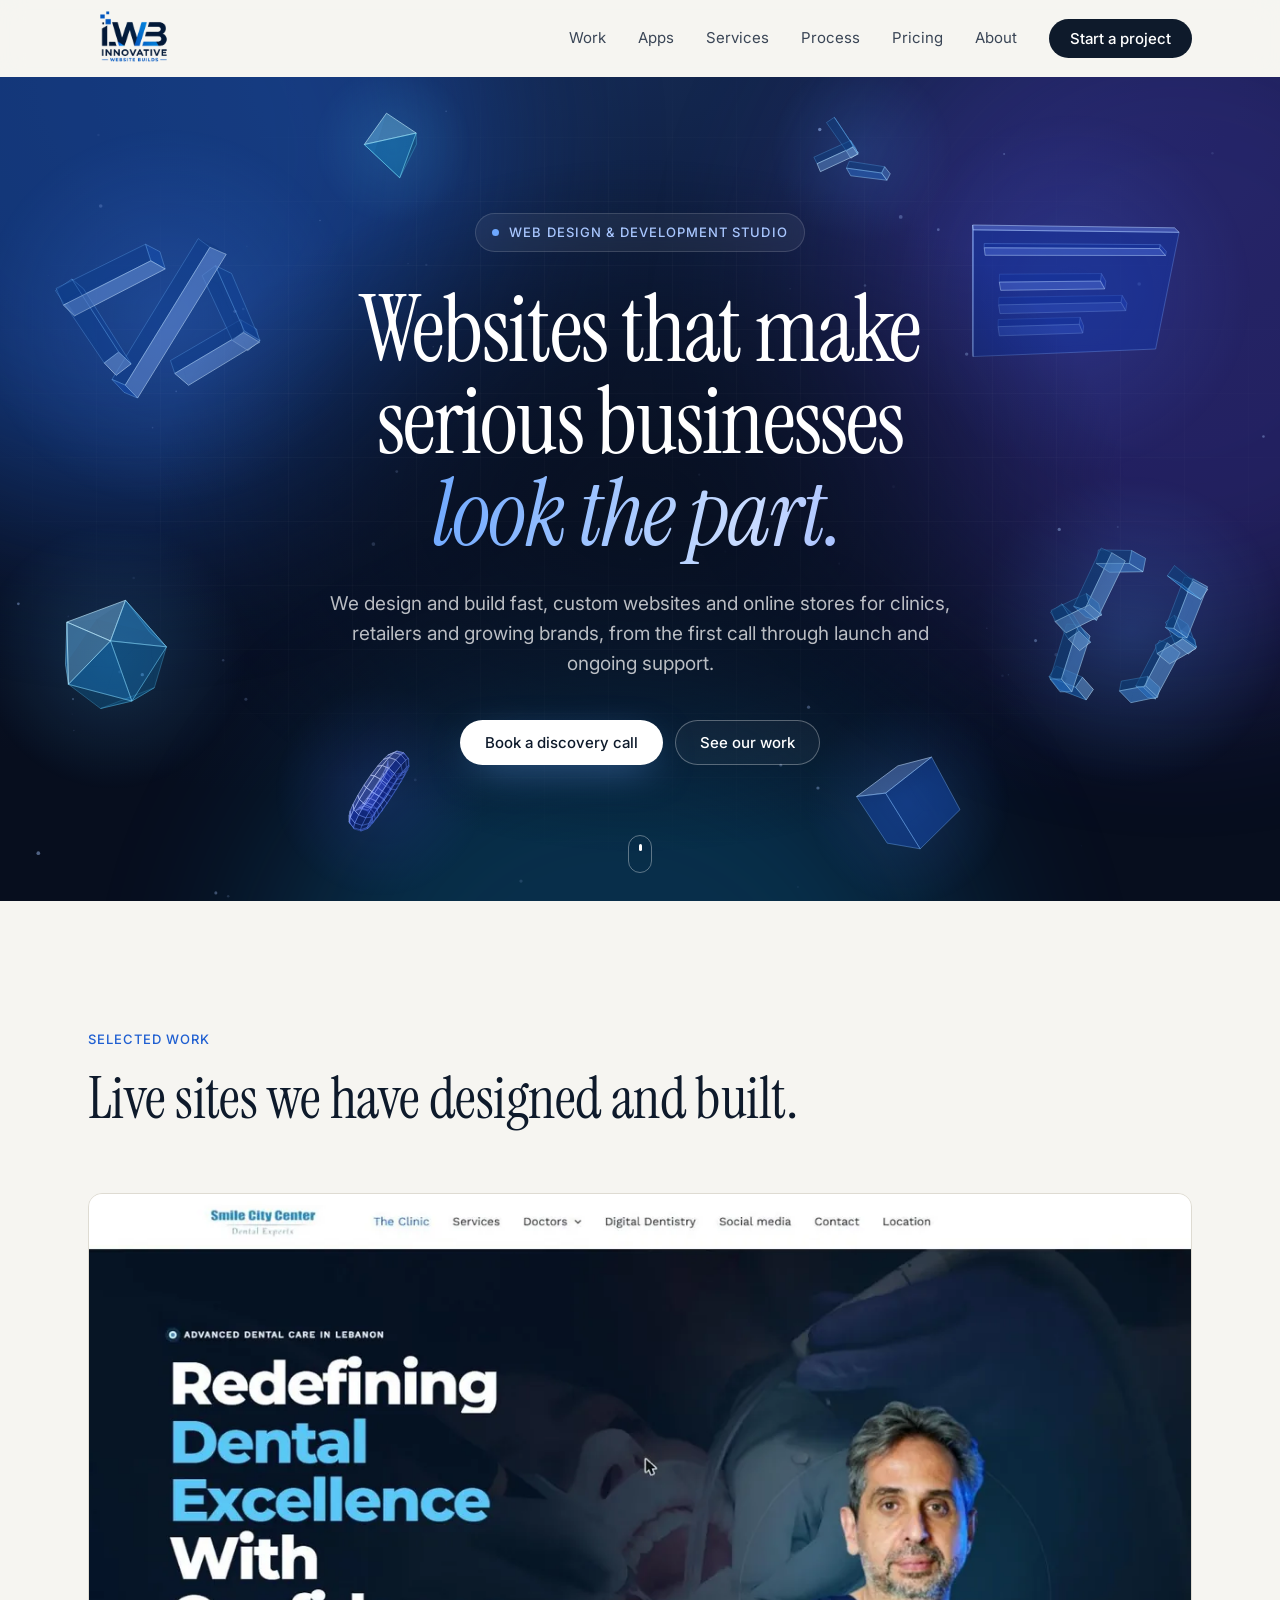
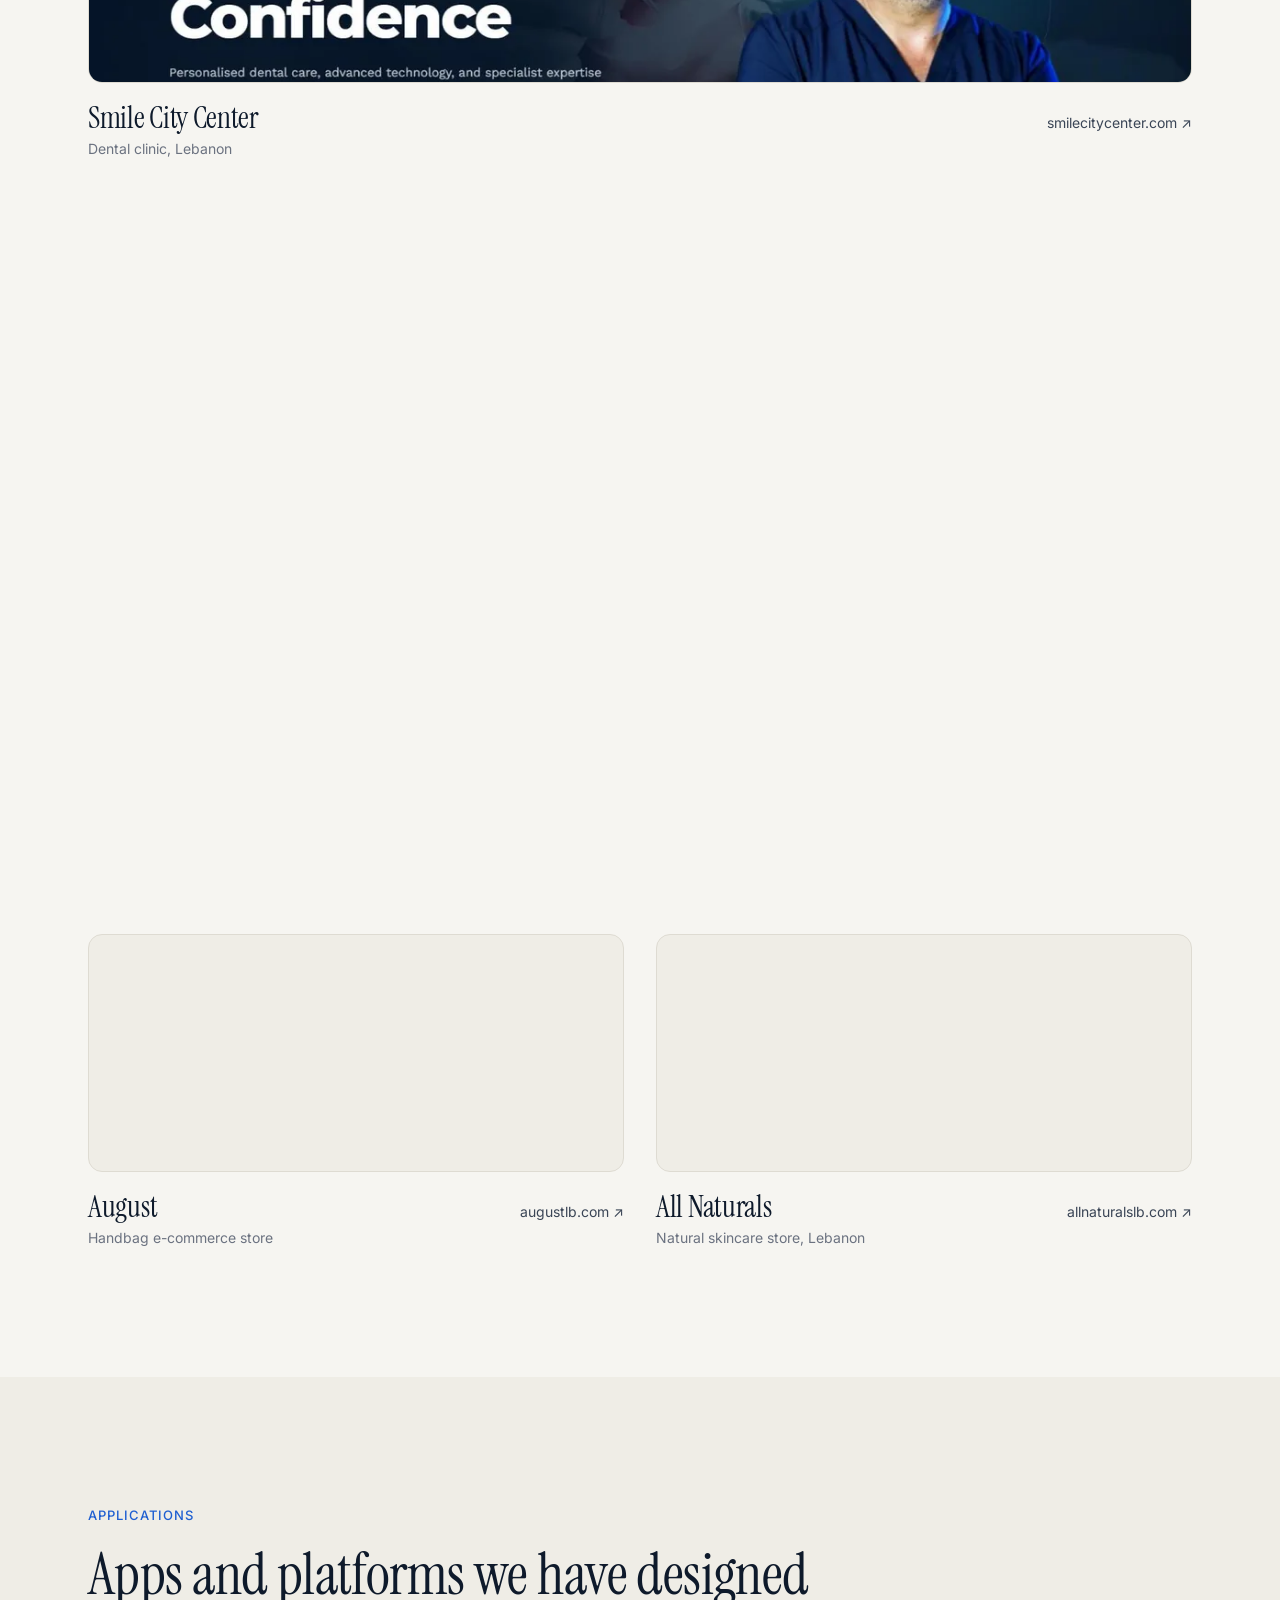
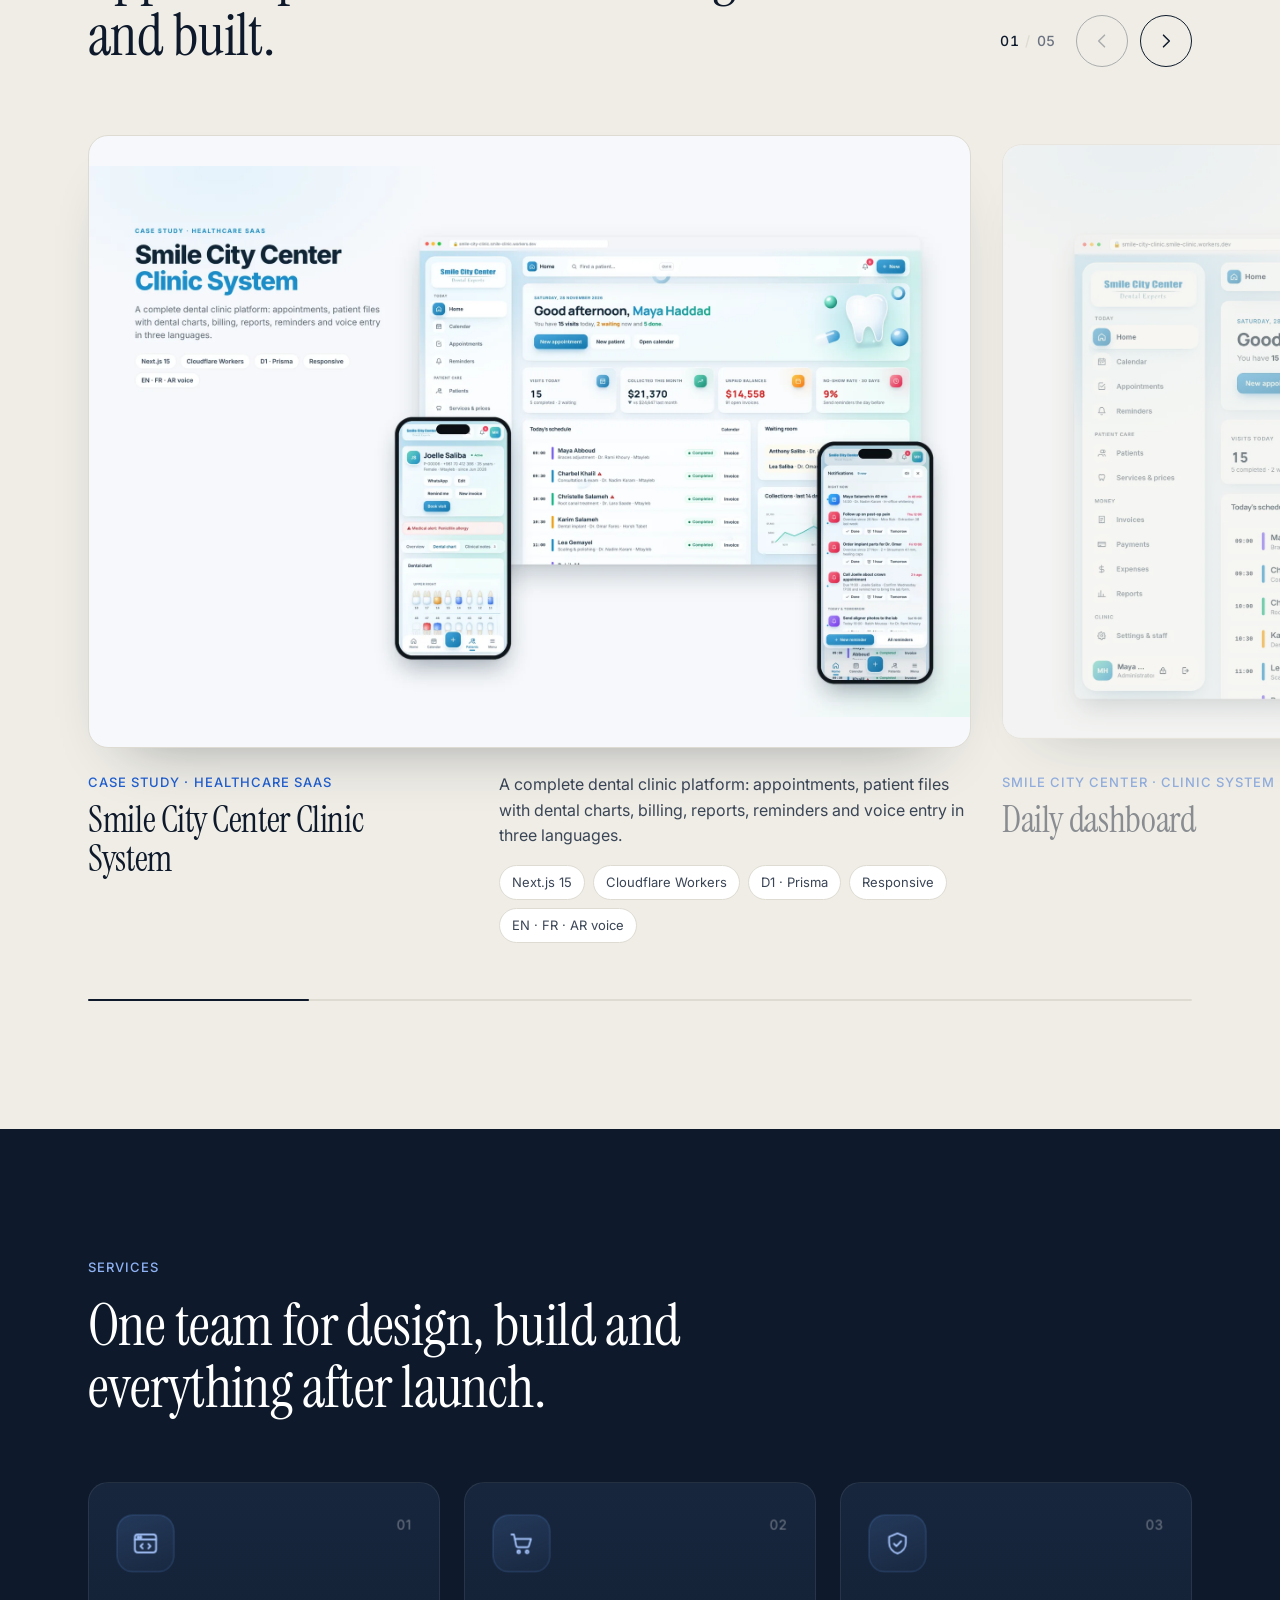
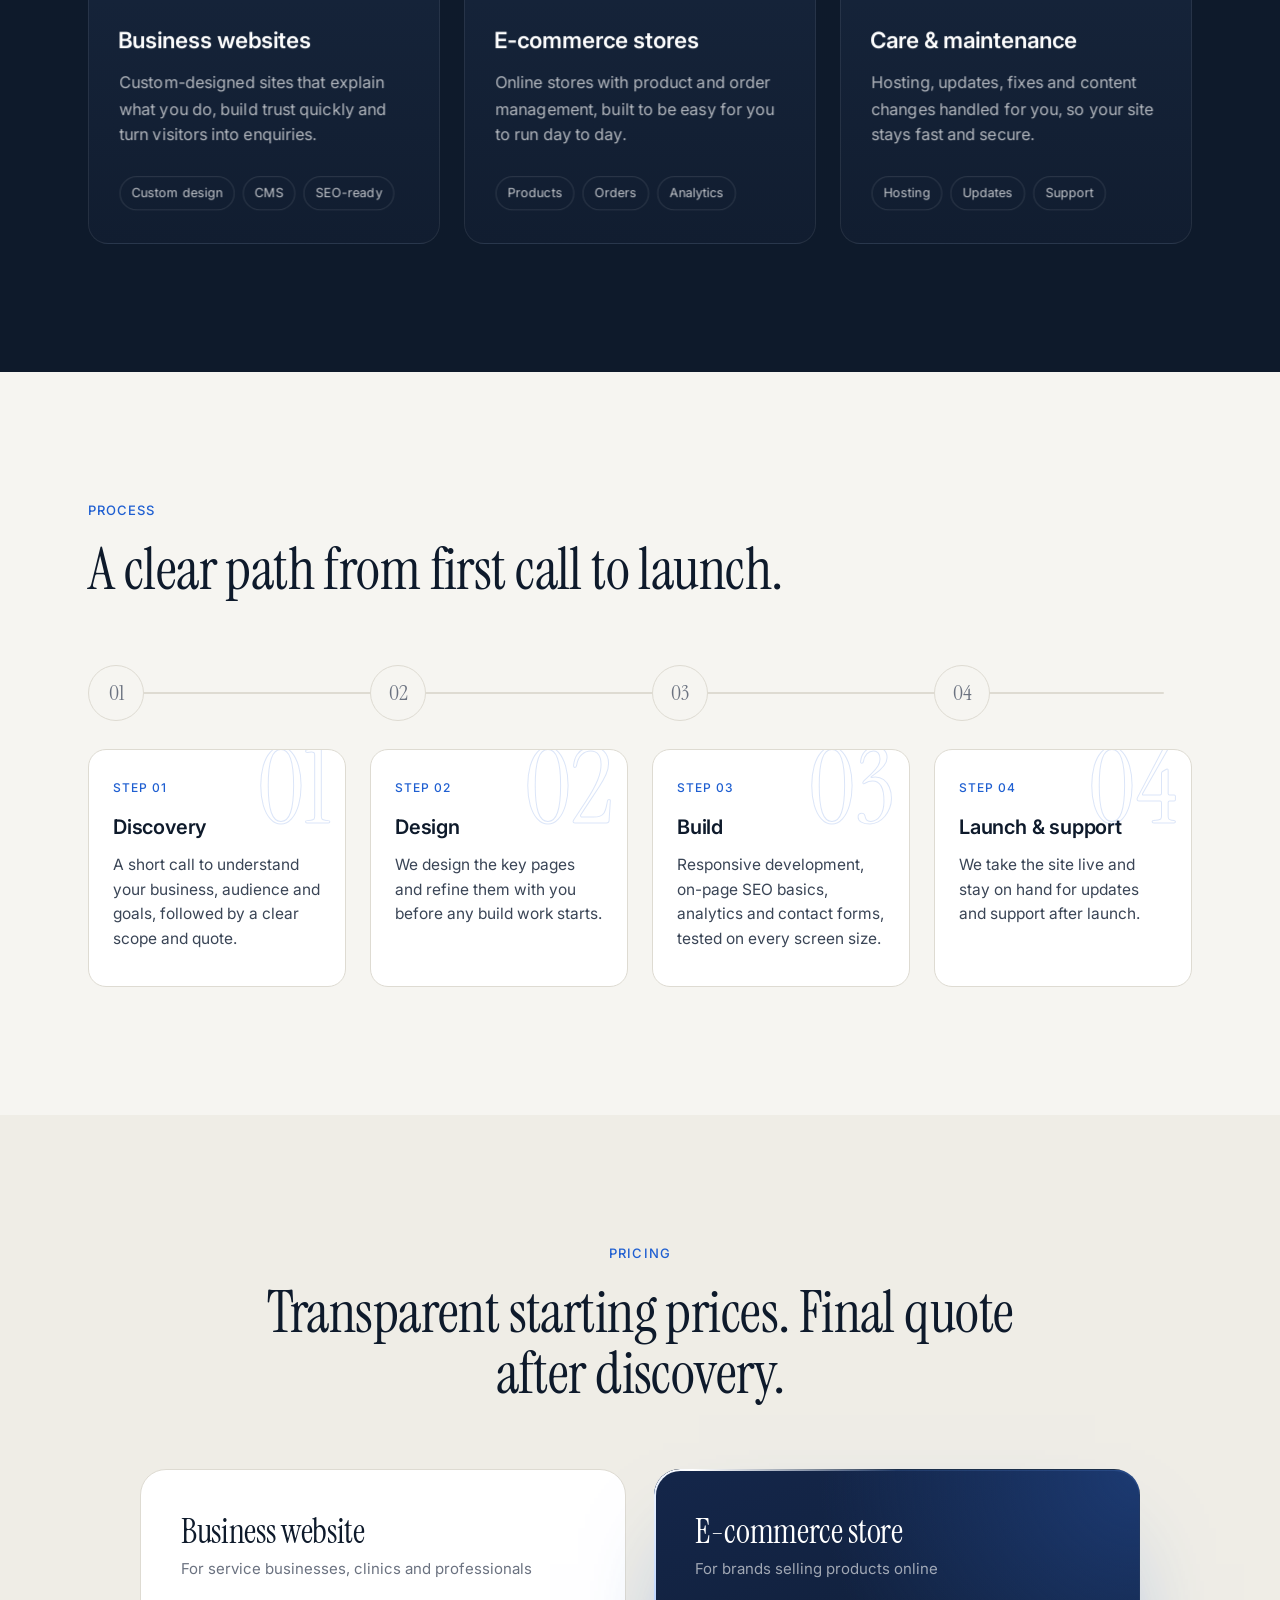
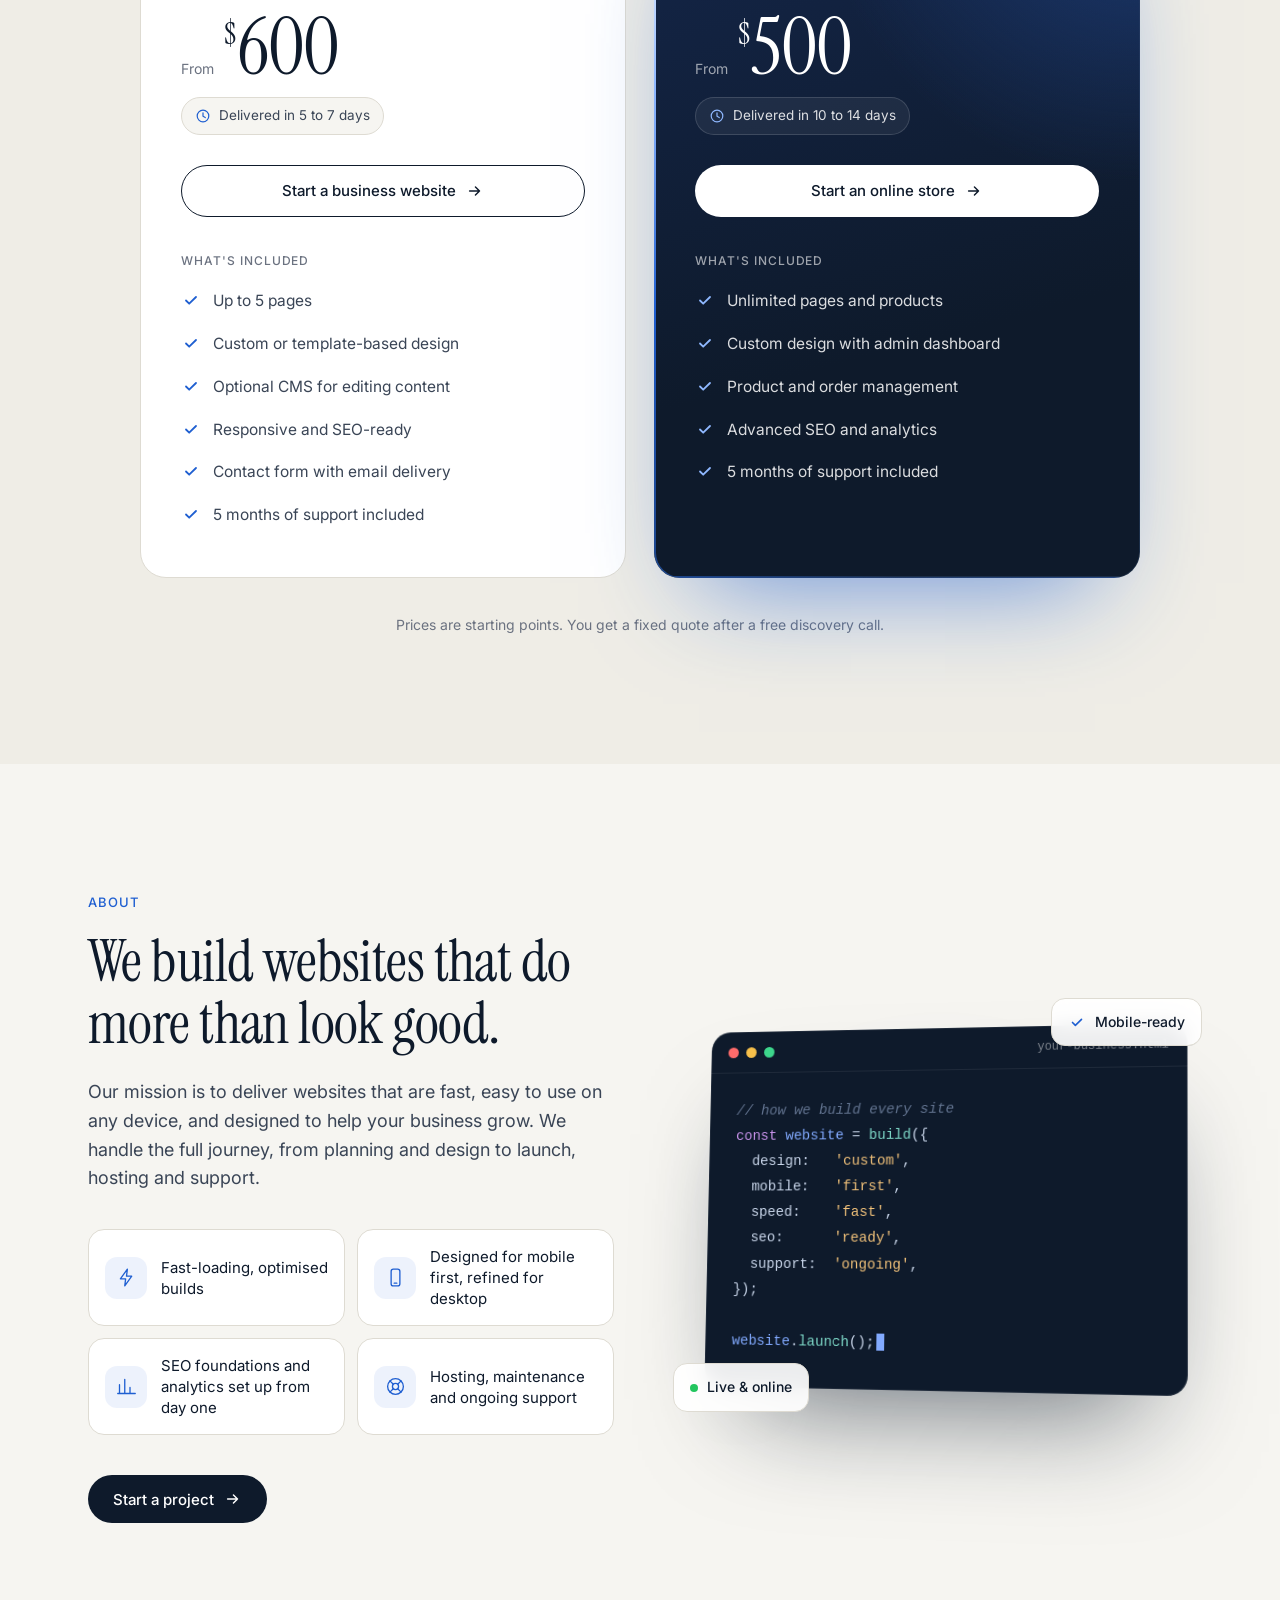
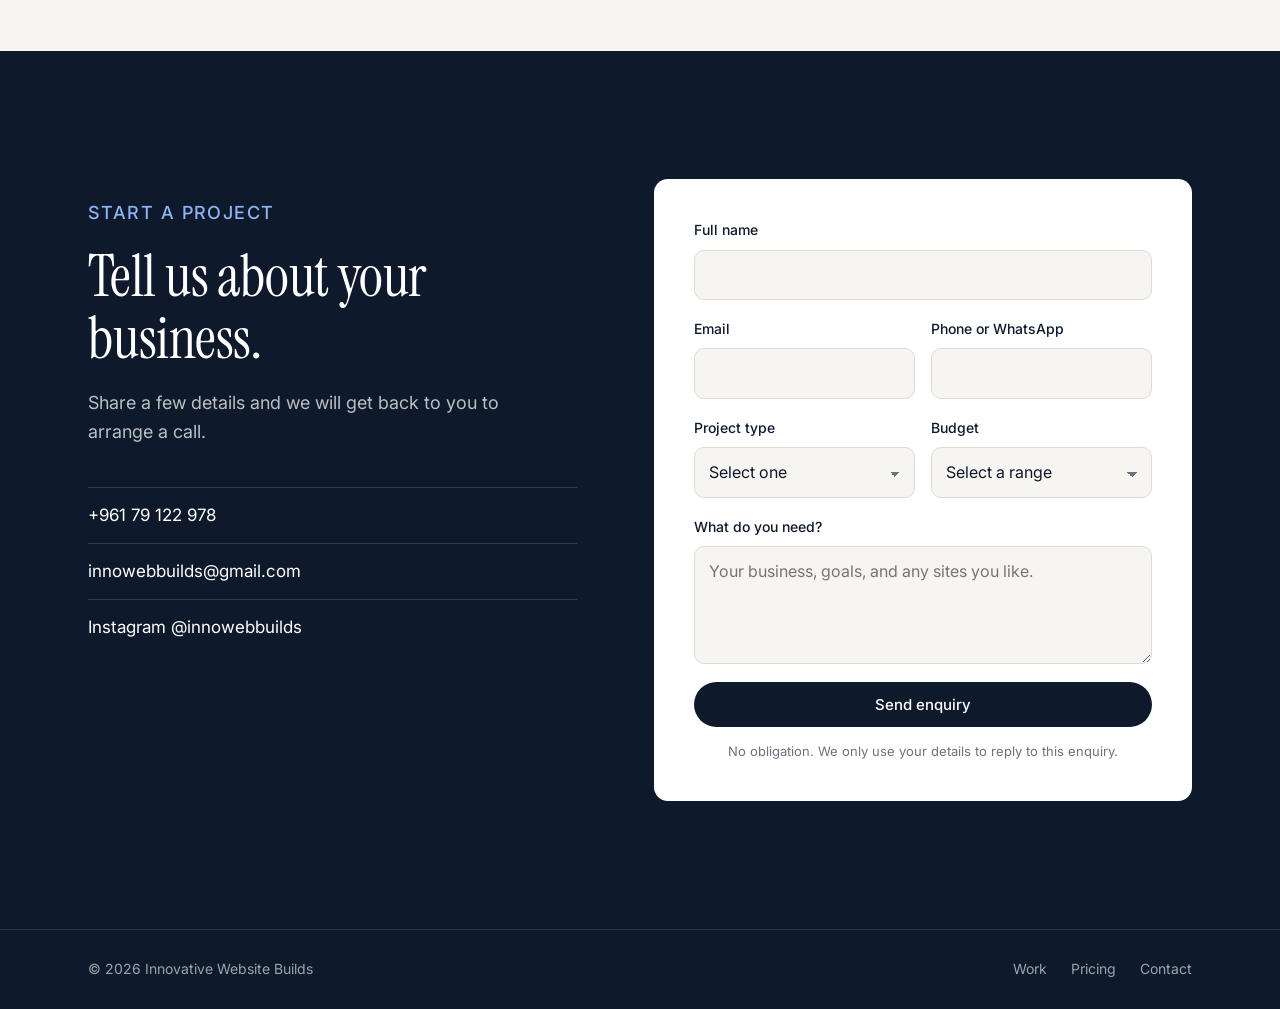
==== commit 17cb91d7: "Add Smile City Center Clinic System images to the Applications slider Five slides with the captions " ====
--- a/index.html
+++ b/index.html
@@ -22,9 +22,9 @@
   <link rel="preconnect" href="https://fonts.googleapis.com" />
   <link rel="preconnect" href="https://fonts.gstatic.com" crossorigin />
   <link href="https://fonts.googleapis.com/css2?family=Inter:wght@400;500;600&family=Instrument+Serif:ital@0;1&display=swap" rel="stylesheet" />
-  <link rel="stylesheet" href="style/style.css?v=20261128a" />
-  <script defer src="script/apps.js?v=20261128a"></script>
-  <script defer src="script/main.js?v=20261128a"></script>
+  <link rel="stylesheet" href="style/style.css?v=20261128b" />
+  <script defer src="script/apps.js?v=20261128b"></script>
+  <script defer src="script/main.js?v=20261128b"></script>
   <script defer src="script/hero3d.js?v=20261125c"></script>
 
   <!-- Structured data -->
@@ -173,7 +173,7 @@
             <h2 id="apps-title">Apps and platforms we have designed and built.</h2>
           </div>
           <div class="apps-controls" role="group" aria-label="Slider controls">
-            <span class="apps-count" aria-hidden="true"><span id="apps-current">01</span><span class="apps-count-sep">/</span><span id="apps-total">04</span></span>
+            <span class="apps-count" aria-hidden="true"><span id="apps-current">01</span><span class="apps-count-sep">/</span><span id="apps-total">05</span></span>
             <button type="button" class="apps-arrow" id="apps-prev" aria-label="Previous application">
               <svg viewBox="0 0 24 24" width="20" height="20" aria-hidden="true"><path d="M15 5l-7 7 7 7" fill="none" stroke="currentColor" stroke-width="1.8" stroke-linecap="round" stroke-linejoin="round"/></svg>
             </button>
@@ -191,6 +191,15 @@
         <div class="apps-progress" aria-hidden="true"><span id="apps-bar"></span></div>
         <div class="apps-dots" id="apps-dots" role="group" aria-label="Choose an application"></div>
       </div>
+      <dialog class="apps-viewer" id="apps-viewer" aria-label="Application image">
+        <div class="apps-viewer-bar">
+          <p class="apps-viewer-title"></p>
+          <button type="button" class="apps-viewer-close" aria-label="Close">
+            <svg viewBox="0 0 24 24" width="20" height="20" aria-hidden="true"><path d="M6 6l12 12M18 6L6 18" fill="none" stroke="currentColor" stroke-width="1.8" stroke-linecap="round"/></svg>
+          </button>
+        </div>
+        <img alt="" />
+      </dialog>
     </section>
 
     <!-- Services -->
--- a/style/style.css
+++ b/style/style.css
@@ -175,7 +175,7 @@
 .apps-track:focus-visible { outline-offset: -2px; border-radius: 0; }
 .app-slide { flex: 0 0 min(980px, 80%); scroll-snap-align: start; }
 .app-stage {
-  position: relative; aspect-ratio: 16 / 10; overflow: hidden; border-radius: calc(var(--radius) + 6px);
+  position: relative; aspect-ratio: 2000 / 1389; overflow: hidden; border-radius: calc(var(--radius) + 6px);
   background: linear-gradient(160deg, #FFFFFF 0%, #E9E6DD 100%); border: 1px solid var(--line);
   box-shadow: 0 30px 60px -40px rgba(14, 26, 43, .45);
   opacity: .55; transform: scale(.97); transform-origin: left center;
@@ -183,6 +183,25 @@
 }
 .app-slide.is-active .app-stage { opacity: 1; transform: none; }
 .app-stage img { width: 100%; height: 100%; object-fit: contain; }
+
+.app-zoom { display: block; width: 100%; height: 100%; padding: 0; border: 0; background: none; cursor: zoom-in; position: relative; border-radius: inherit; }
+.app-zoom-hint {
+  position: absolute; right: 16px; bottom: 16px; padding: 8px 14px; border-radius: 999px;
+  font: 500 13px/1 var(--sans); color: #fff; background: rgba(14, 26, 43, .78);
+  opacity: 0; transform: translateY(6px); transition: opacity .25s ease, transform .25s ease; pointer-events: none;
+}
+.app-slide.is-active .app-zoom:hover .app-zoom-hint, .app-zoom:focus-visible .app-zoom-hint { opacity: 1; transform: none; }
+.app-zoom:focus-visible { outline-offset: -4px; }
+.apps-viewer {
+  width: min(1600px, 96vw); max-width: none; max-height: 94vh; padding: 0; border: 0; border-radius: var(--radius);
+  background: #F6F8FB; color: var(--ink); overflow: auto; box-shadow: 0 40px 120px -20px rgba(0,0,0,.5);
+}
+.apps-viewer::backdrop { background: rgba(14, 26, 43, .82); }
+.apps-viewer-bar { position: sticky; top: 0; left: 0; display: flex; justify-content: space-between; align-items: center; gap: 16px; padding: 12px 12px 12px 24px; background: rgba(246, 248, 251, .96); border-bottom: 1px solid var(--line); }
+.apps-viewer-title { font-family: var(--serif); font-size: 24px; line-height: 1.1; }
+.apps-viewer-close { width: 44px; height: 44px; border-radius: 50%; border: 1px solid var(--line); background: #fff; color: var(--ink); display: grid; place-items: center; cursor: pointer; flex-shrink: 0; }
+.apps-viewer-close:hover { background: var(--ink); color: #fff; }
+.apps-viewer img { width: 100%; height: auto; }
 
 /* Placeholder until real images arrive */
 .app-stage.is-placeholder {
@@ -556,7 +575,13 @@
   .apps-progress { display: none; }
   .apps-dots { display: flex; }
   .app-slide { flex-basis: 88%; }
-  .app-stage { aspect-ratio: 4 / 3.4; transform: none; }
+  .app-stage { transform: none; }
+  .apps-track { align-items: flex-start; overflow-y: hidden; transition: height .4s ease; }
+  .app-zoom-hint { opacity: 1; transform: none; right: 10px; bottom: 10px; font-size: 11px; padding: 6px 10px; }
+  .app-slide:not(.is-active) .app-zoom-hint { opacity: 0; }
+  .apps-viewer { width: 100vw; max-height: 100vh; border-radius: 0; }
+  .apps-viewer img { width: auto; max-width: none; height: 70vh; }
+  .app-stage.is-placeholder { aspect-ratio: 4 / 3.4; }
   .app-ph { padding-top: 12%; }
   .app-ph-phone { width: 23%; border-radius: 16px; padding: 5px; }
   .app-ph-phone:nth-child(2) { width: 28%; }
@@ -581,7 +606,7 @@
   html { scroll-behavior: auto; }
   .hero-eyebrow .dot, .scroll-cue span, .service-inner::before, .plan-featured .plan-inner::before, .hero-aurora span, .hero-dark h1 em, .caret, .float-card, .pulse-dot { animation: none; }
   .service-inner, .step-card, .service-icon { transition: none; }
-  .app-stage, .app-meta, .apps-progress span { transition: none; }
+  .app-stage, .app-meta, .apps-progress span, .apps-track, .app-zoom-hint { transition: none; }
   .js .reveal { opacity: 1; transform: none; transition: none; }
 }
 
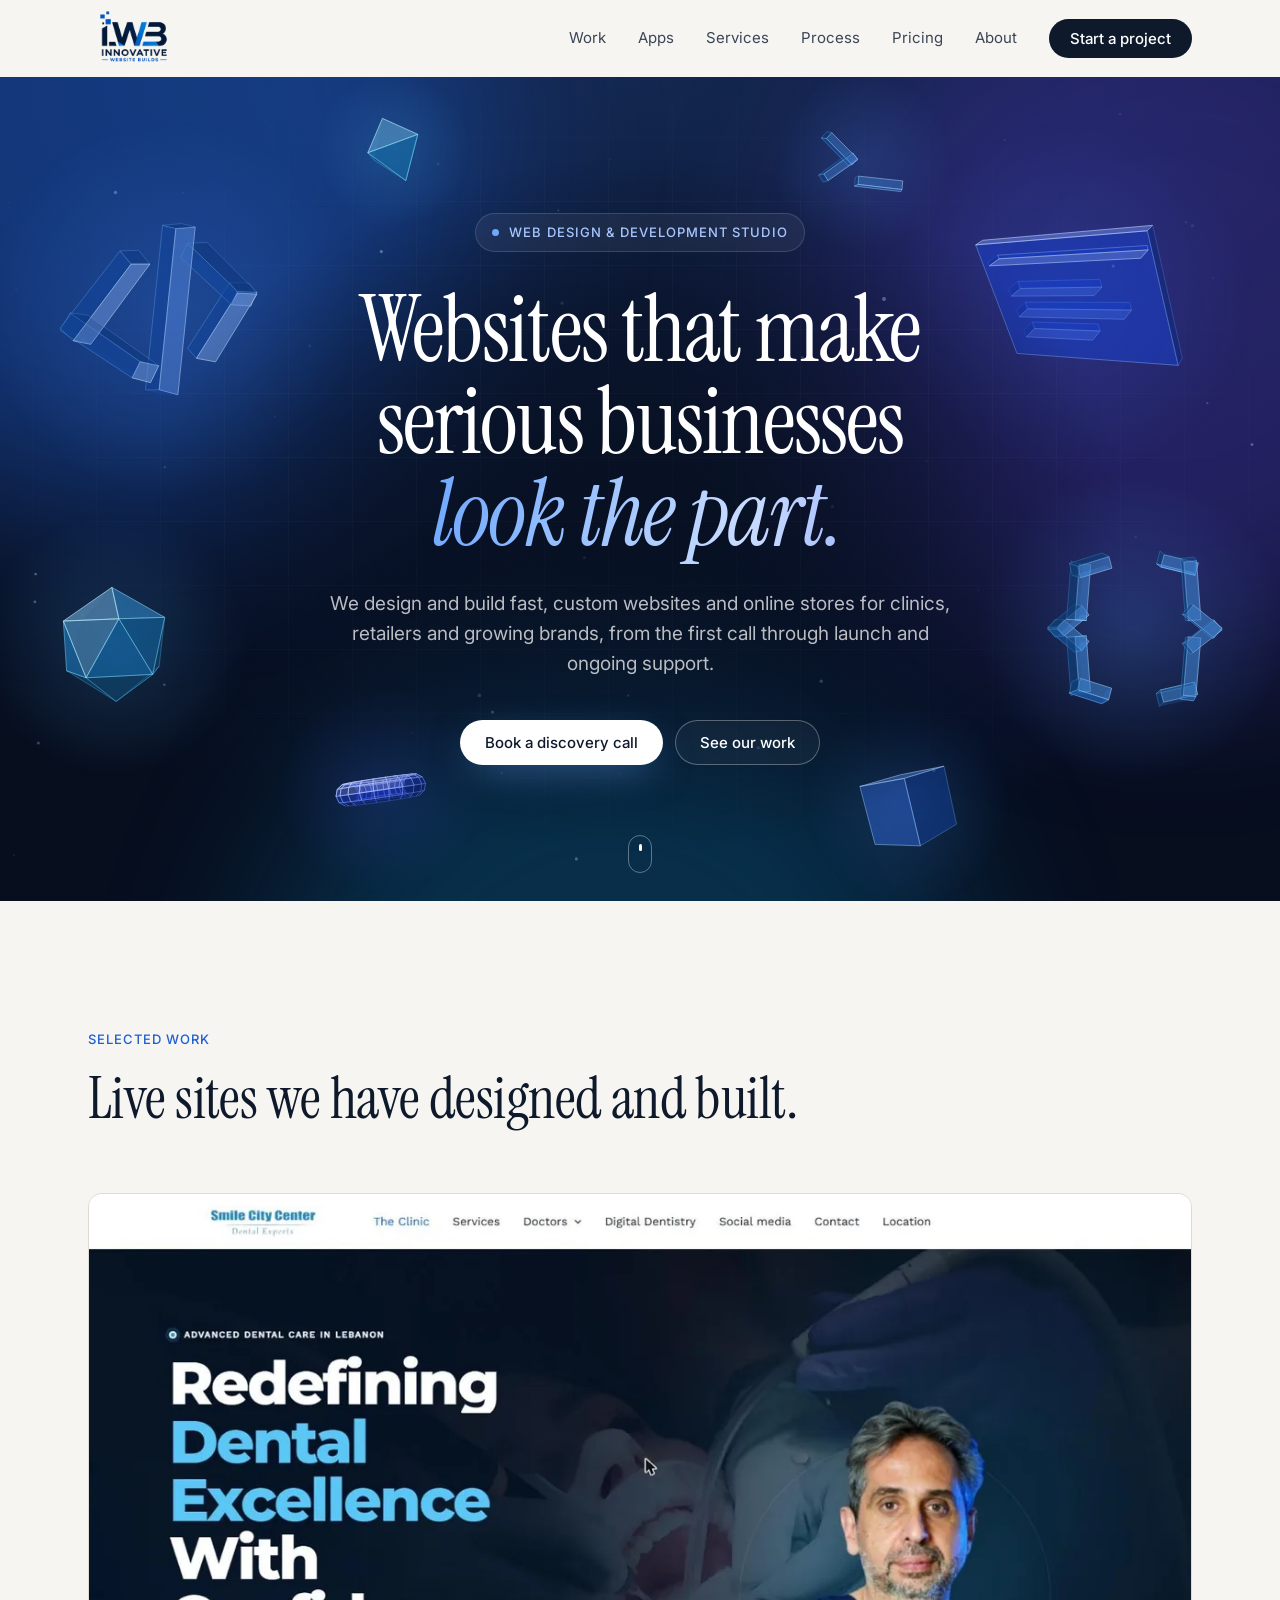
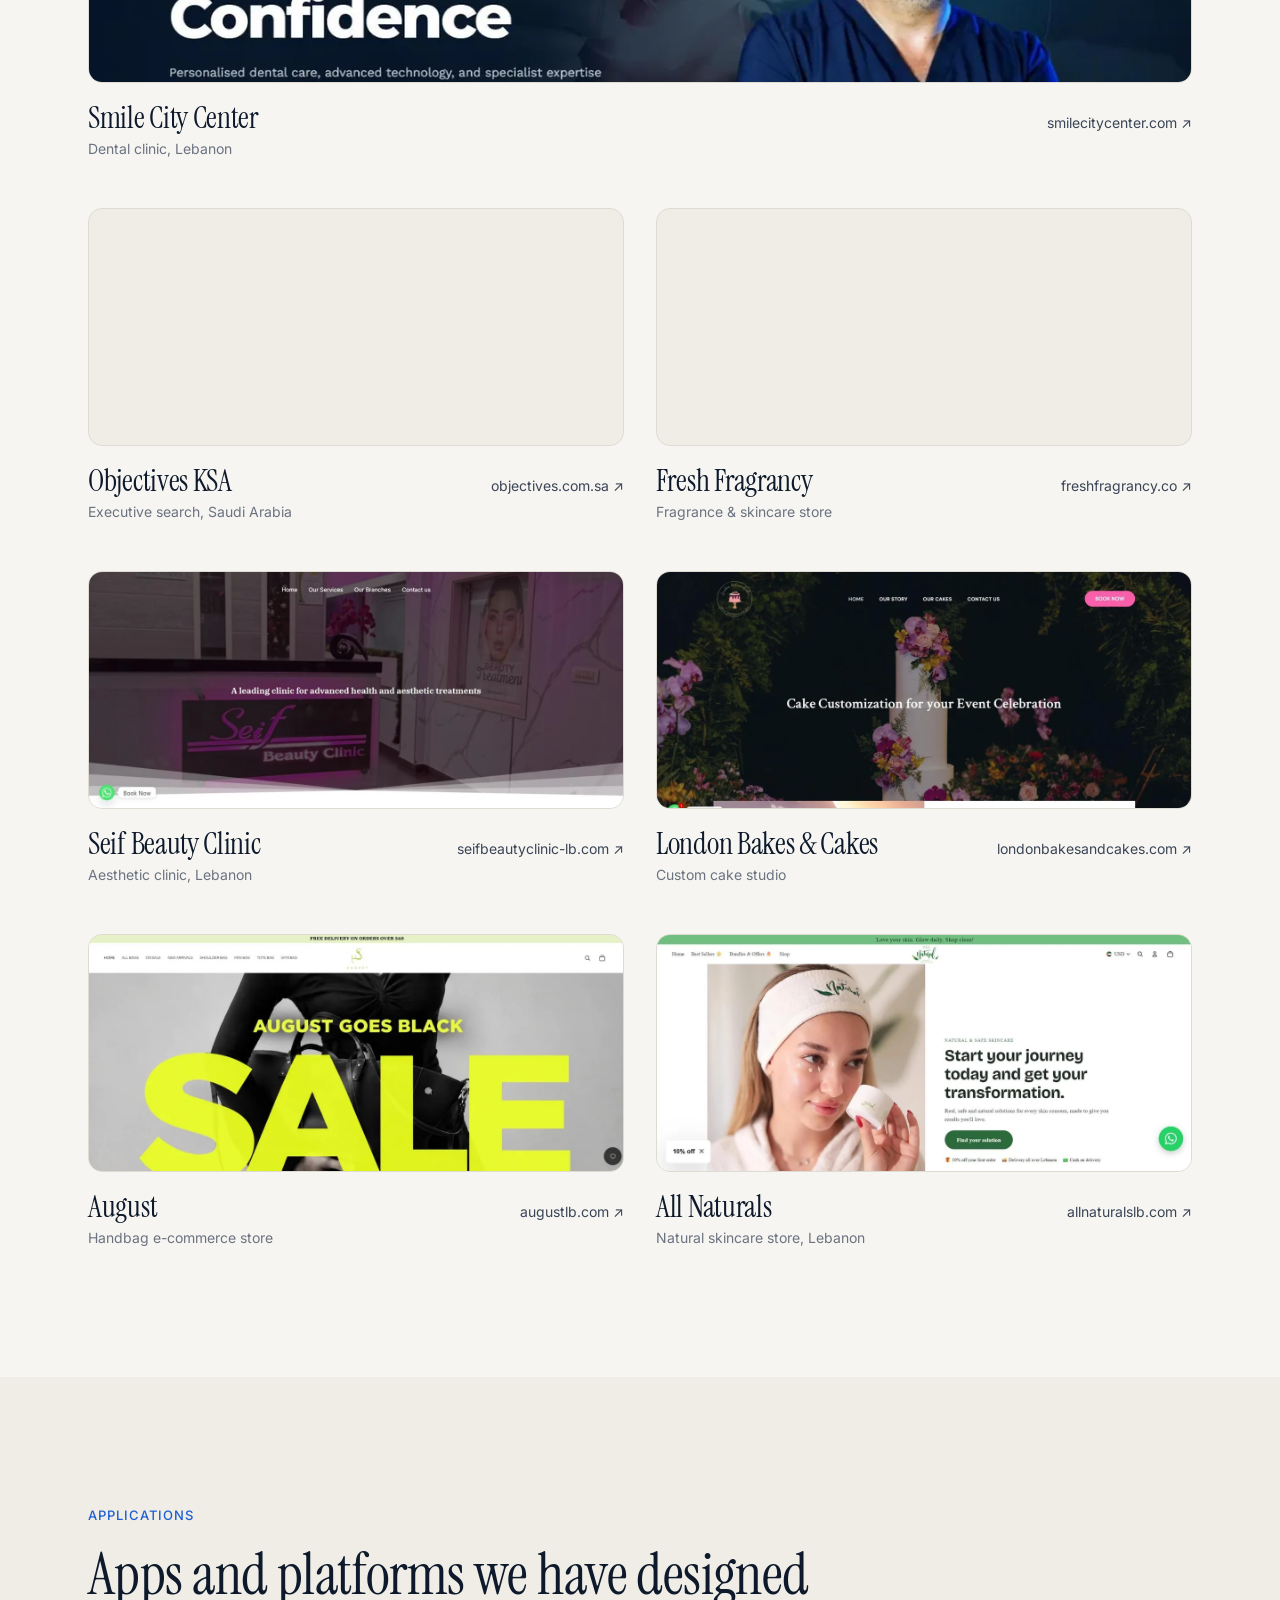
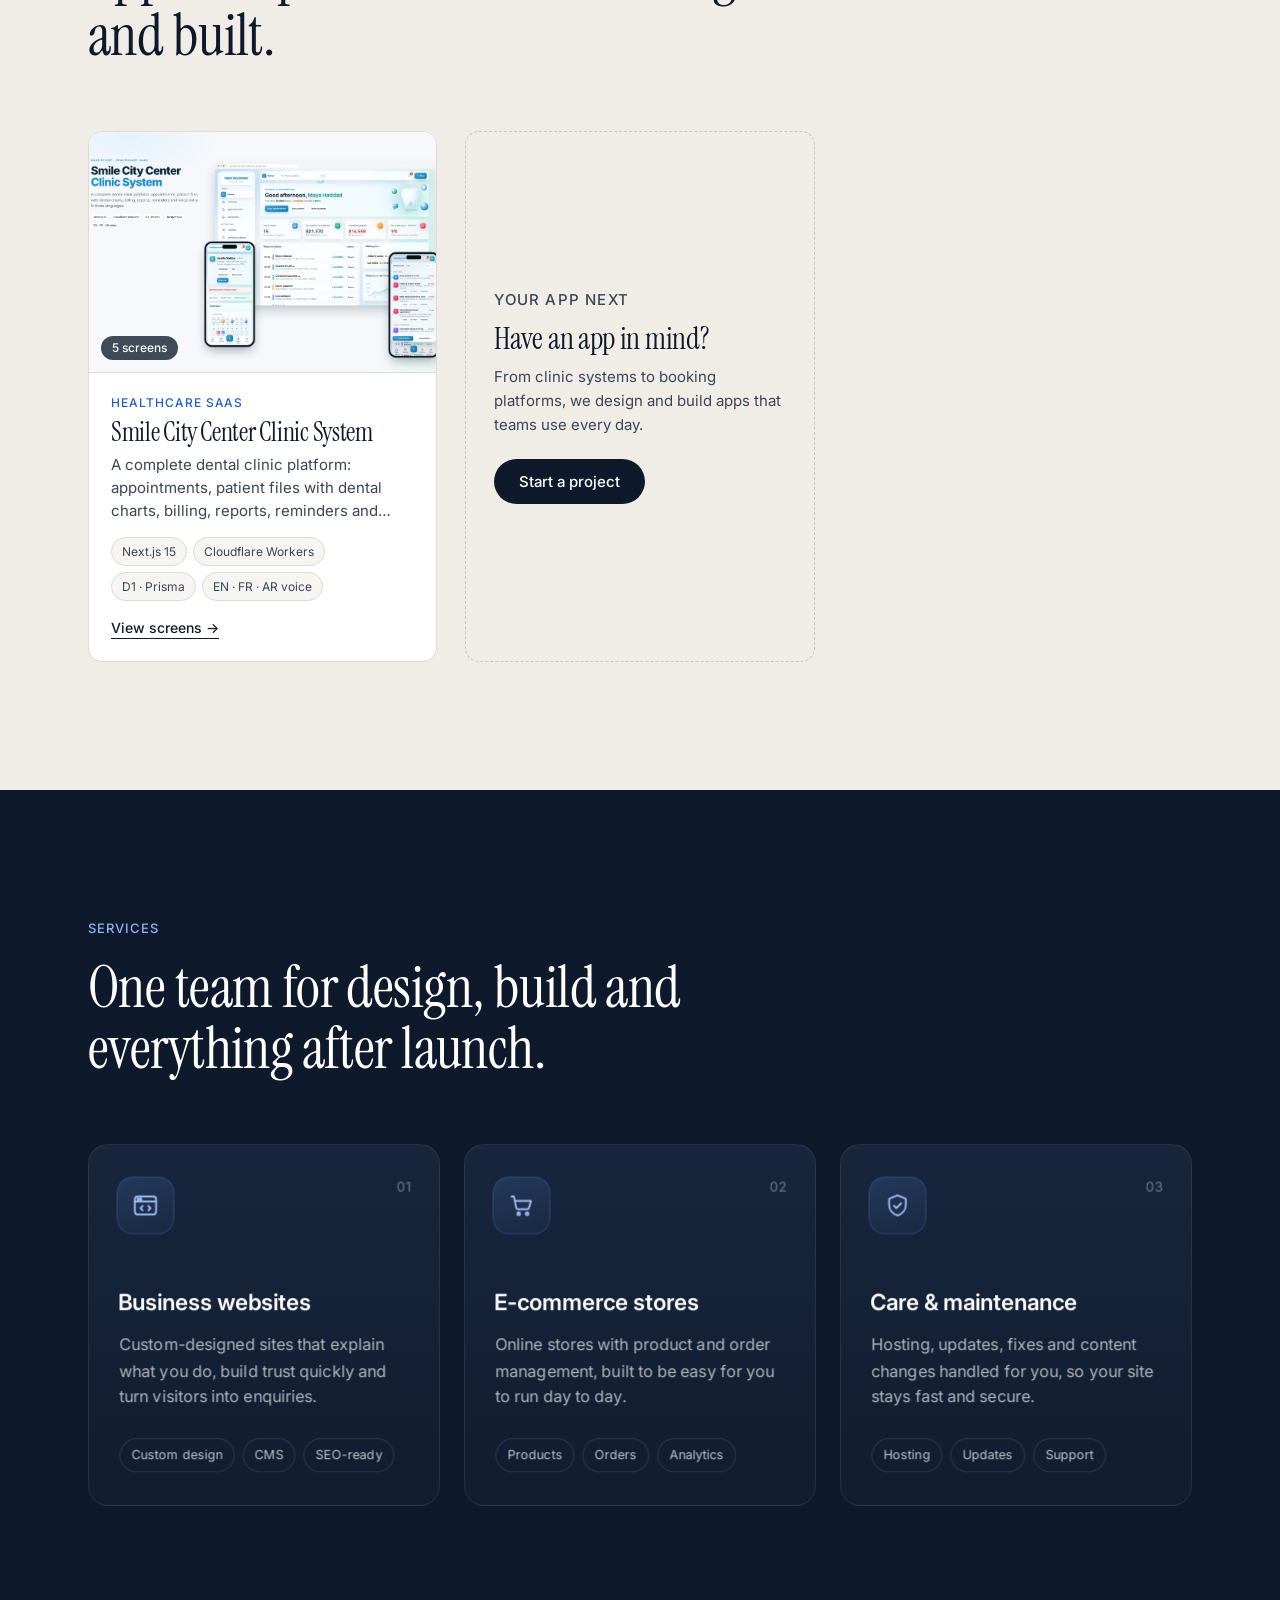
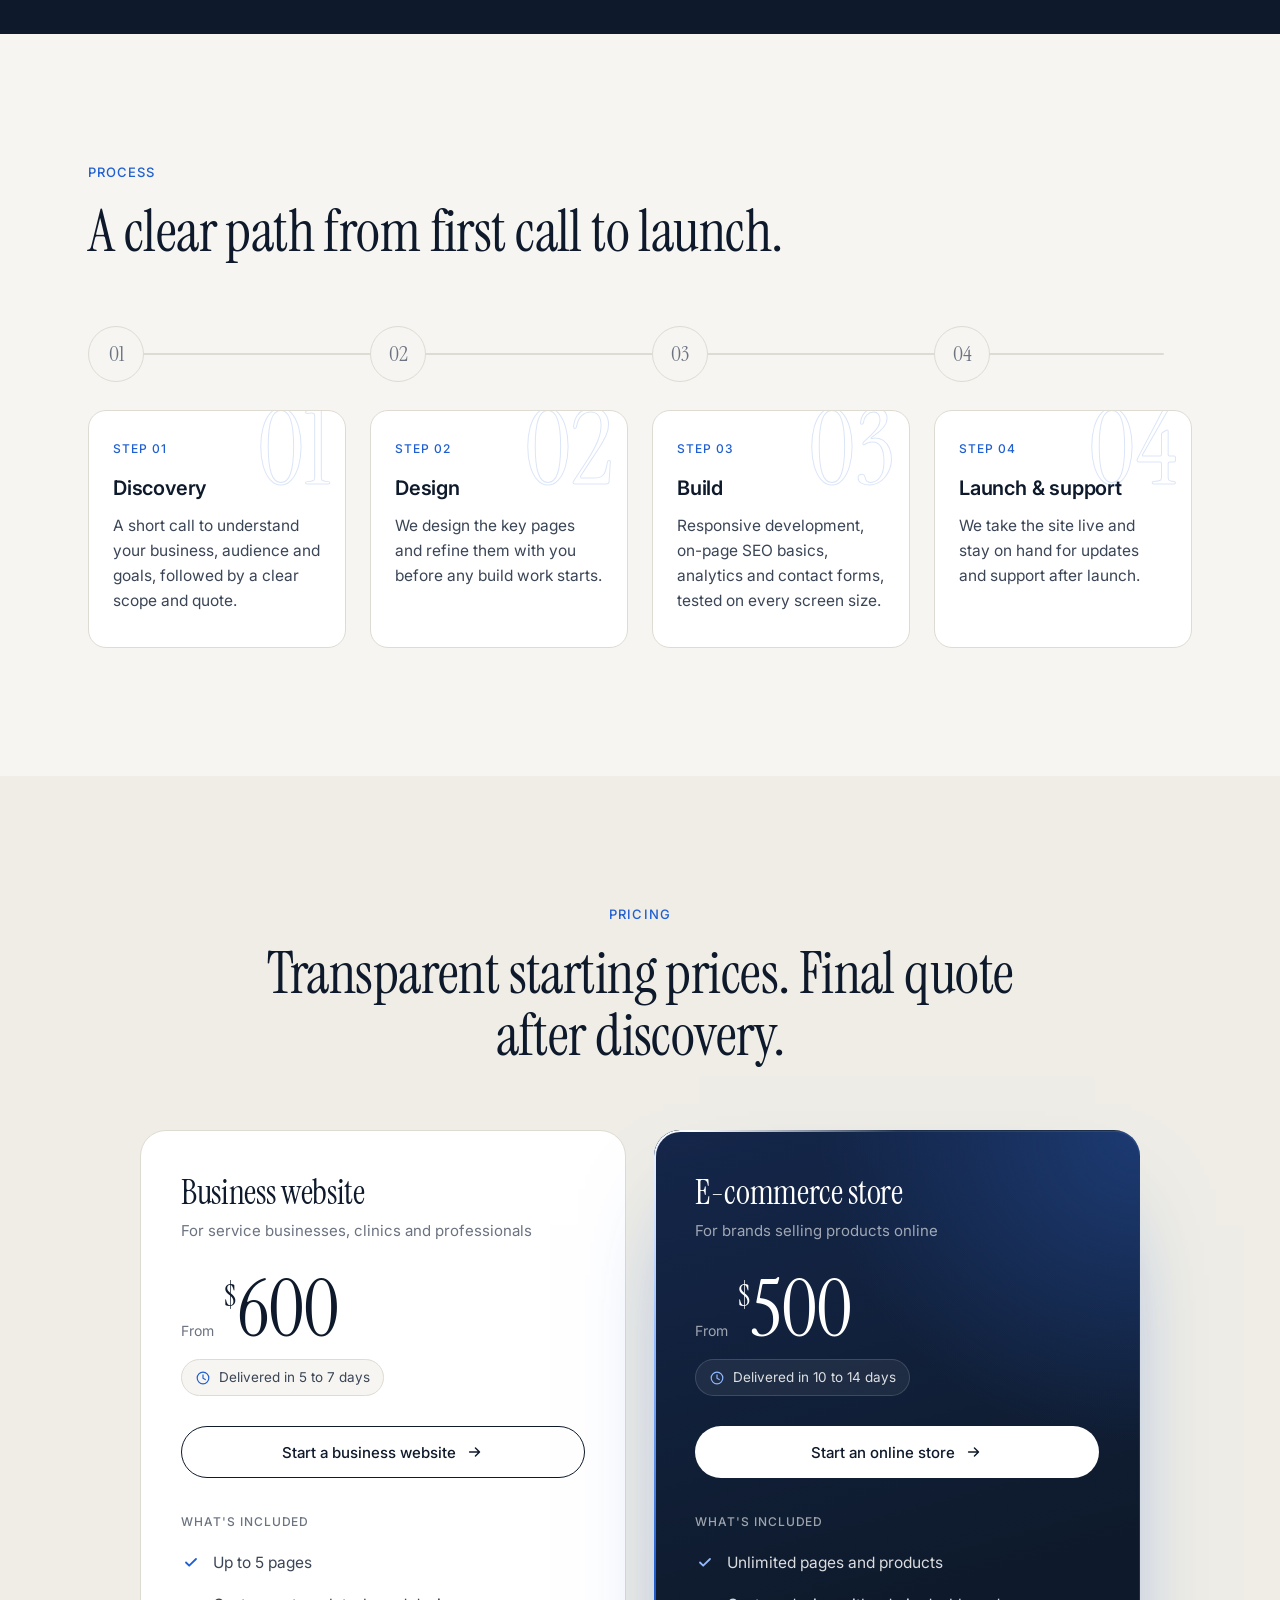
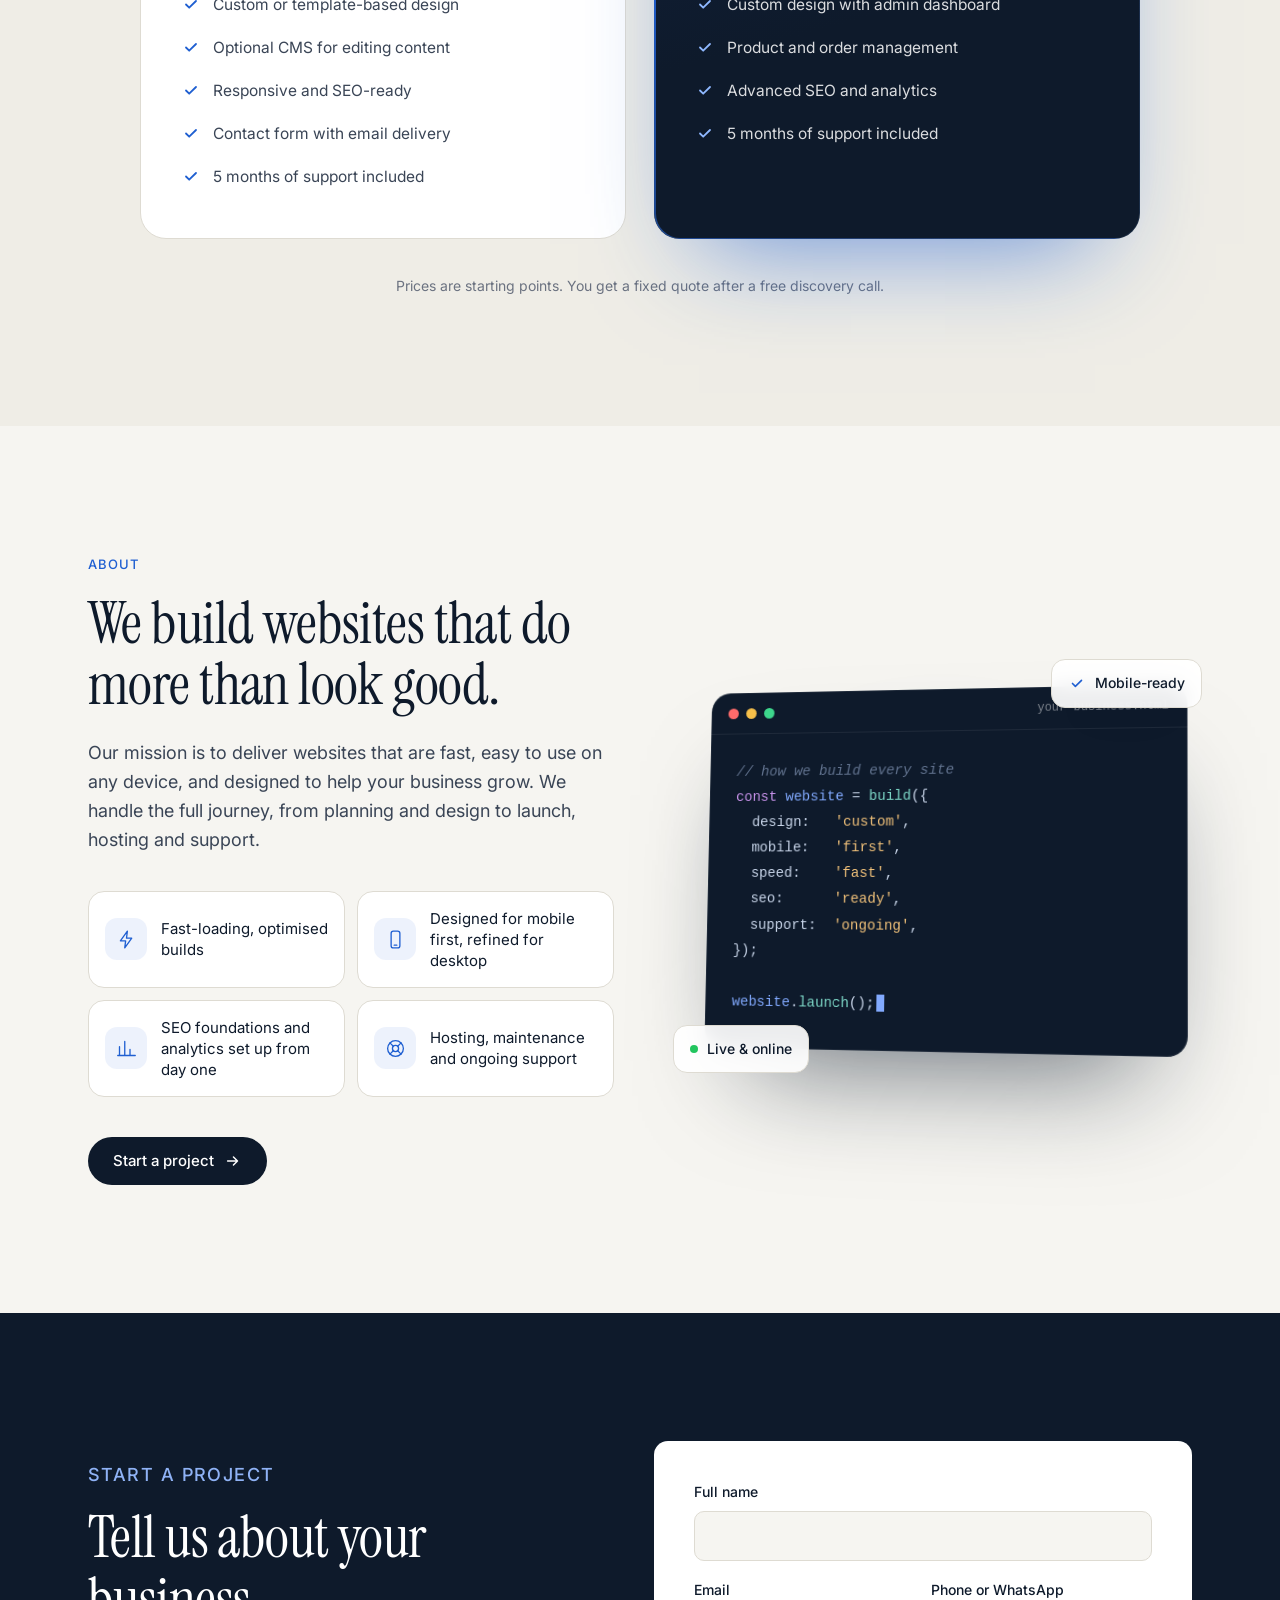
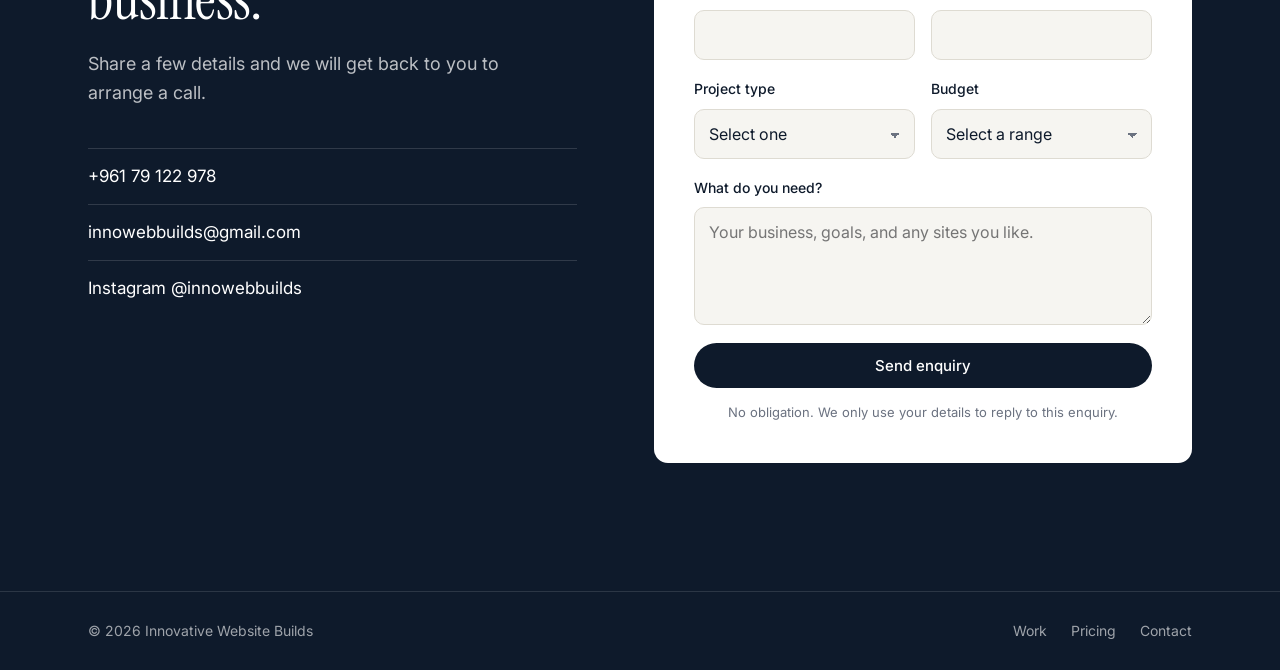
==== commit dc452a7c: "Make Applications compact: one small card per app with its own screen gallery Co-Authored-By: Claude" ====
--- a/index.html
+++ b/index.html
@@ -22,9 +22,9 @@
   <link rel="preconnect" href="https://fonts.googleapis.com" />
   <link rel="preconnect" href="https://fonts.gstatic.com" crossorigin />
   <link href="https://fonts.googleapis.com/css2?family=Inter:wght@400;500;600&family=Instrument+Serif:ital@0;1&display=swap" rel="stylesheet" />
-  <link rel="stylesheet" href="style/style.css?v=20261128b" />
-  <script defer src="script/apps.js?v=20261128b"></script>
-  <script defer src="script/main.js?v=20261128b"></script>
+  <link rel="stylesheet" href="style/style.css?v=20261128c" />
+  <script defer src="script/apps.js?v=20261128c"></script>
+  <script defer src="script/main.js?v=20261128c"></script>
   <script defer src="script/hero3d.js?v=20261125c"></script>
 
   <!-- Structured data -->
@@ -164,41 +164,33 @@
       </div>
     </section>
 
-    <!-- Applications (slides come from script/apps.js, images live in assets/apps/) -->
+    <!-- Applications (apps come from script/apps.js, images live in assets/apps/) -->
     <section id="apps" class="section section-alt apps" aria-labelledby="apps-title">
       <div class="container">
-        <div class="apps-head">
-          <div class="section-head">
-            <p class="eyebrow">Applications</p>
-            <h2 id="apps-title">Apps and platforms we have designed and built.</h2>
-          </div>
-          <div class="apps-controls" role="group" aria-label="Slider controls">
-            <span class="apps-count" aria-hidden="true"><span id="apps-current">01</span><span class="apps-count-sep">/</span><span id="apps-total">05</span></span>
-            <button type="button" class="apps-arrow" id="apps-prev" aria-label="Previous application">
+        <div class="section-head">
+          <p class="eyebrow">Applications</p>
+          <h2 id="apps-title">Apps and platforms we have designed and built.</h2>
+        </div>
+        <ul class="apps-grid" id="apps-grid"></ul>
+      </div>
+      <dialog class="apps-viewer" id="apps-viewer" aria-labelledby="apps-viewer-title">
+        <div class="apps-viewer-bar">
+          <p class="apps-viewer-title" id="apps-viewer-title"></p>
+          <div class="apps-viewer-tools">
+            <span class="apps-viewer-count" id="apps-viewer-count" aria-live="polite"></span>
+            <button type="button" class="apps-viewer-btn" id="apps-viewer-prev" aria-label="Previous screen">
               <svg viewBox="0 0 24 24" width="20" height="20" aria-hidden="true"><path d="M15 5l-7 7 7 7" fill="none" stroke="currentColor" stroke-width="1.8" stroke-linecap="round" stroke-linejoin="round"/></svg>
             </button>
-            <button type="button" class="apps-arrow" id="apps-next" aria-label="Next application">
+            <button type="button" class="apps-viewer-btn" id="apps-viewer-next" aria-label="Next screen">
               <svg viewBox="0 0 24 24" width="20" height="20" aria-hidden="true"><path d="M9 5l7 7-7 7" fill="none" stroke="currentColor" stroke-width="1.8" stroke-linecap="round" stroke-linejoin="round"/></svg>
             </button>
-          </div>
-        </div>
-      </div>
-      <div class="apps-slider" role="region" aria-roledescription="carousel" aria-label="Applications">
-        <ul class="apps-track" id="apps-track" tabindex="0" aria-label="Applications, use the arrow keys to move between slides"></ul>
-        <p class="sr-only" id="apps-status" aria-live="polite"></p>
-      </div>
-      <div class="container">
-        <div class="apps-progress" aria-hidden="true"><span id="apps-bar"></span></div>
-        <div class="apps-dots" id="apps-dots" role="group" aria-label="Choose an application"></div>
-      </div>
-      <dialog class="apps-viewer" id="apps-viewer" aria-label="Application image">
-        <div class="apps-viewer-bar">
-          <p class="apps-viewer-title"></p>
-          <button type="button" class="apps-viewer-close" aria-label="Close">
-            <svg viewBox="0 0 24 24" width="20" height="20" aria-hidden="true"><path d="M6 6l12 12M18 6L6 18" fill="none" stroke="currentColor" stroke-width="1.8" stroke-linecap="round"/></svg>
-          </button>
-        </div>
-        <img alt="" />
+            <button type="button" class="apps-viewer-btn" id="apps-viewer-close" aria-label="Close gallery">
+              <svg viewBox="0 0 24 24" width="20" height="20" aria-hidden="true"><path d="M6 6l12 12M18 6L6 18" fill="none" stroke="currentColor" stroke-width="1.8" stroke-linecap="round"/></svg>
+            </button>
+          </div>
+        </div>
+        <div class="apps-viewer-stage" id="apps-viewer-stage"><img alt="" /></div>
+        <p class="apps-viewer-caption" id="apps-viewer-caption"></p>
       </dialog>
     </section>
 
--- a/style/style.css
+++ b/style/style.css
@@ -147,118 +147,48 @@
 .work-url { font-size: 14px; color: var(--ink-soft); white-space: nowrap; }
 .work-card:hover .work-url { color: var(--accent); }
 
-/* Applications slider */
+/* Applications: compact app cards, each opens its own screen gallery */
 .sr-only { position: absolute; width: 1px; height: 1px; padding: 0; margin: -1px; overflow: hidden; clip: rect(0 0 0 0); white-space: nowrap; border: 0; }
-.apps { overflow: hidden; }
-.apps-head { display: flex; justify-content: space-between; align-items: flex-end; gap: 32px; margin-bottom: clamp(40px, 6vw, 64px); }
-.apps-head .section-head { margin-bottom: 0; }
-.apps-controls { display: flex; align-items: center; gap: 12px; flex-shrink: 0; }
-.apps-count { font: 500 14px/1 var(--sans); color: var(--muted); letter-spacing: .04em; margin-right: 8px; font-variant-numeric: tabular-nums; }
-.apps-count #apps-current { color: var(--ink); }
-.apps-count-sep { margin: 0 6px; color: var(--line); }
-.apps-arrow {
-  width: 52px; height: 52px; border-radius: 50%; display: inline-grid; place-items: center;
-  border: 1px solid var(--ink); background: transparent; color: var(--ink); cursor: pointer;
-  transition: background-color .2s ease, color .2s ease, border-color .2s ease, opacity .2s ease;
-}
-.apps-arrow:hover:not(:disabled) { background: var(--ink); color: #fff; }
-.apps-arrow:disabled { opacity: .3; cursor: default; }
-
-.apps-slider { --edge: max(var(--gutter), calc((100% - var(--container)) / 2 + var(--gutter))); }
-.apps-track {
-  position: relative; list-style: none; margin: 0; display: flex; gap: clamp(16px, 2.4vw, 32px);
-  padding: 4px var(--edge) 8px; scroll-padding-inline: var(--edge);
-  overflow-x: auto; scroll-snap-type: x mandatory; overscroll-behavior-x: contain;
-  scrollbar-width: none; -webkit-overflow-scrolling: touch;
-}
-.apps-track::-webkit-scrollbar { display: none; }
-.apps-track:focus-visible { outline-offset: -2px; border-radius: 0; }
-.app-slide { flex: 0 0 min(980px, 80%); scroll-snap-align: start; }
-.app-stage {
-  position: relative; aspect-ratio: 2000 / 1389; overflow: hidden; border-radius: calc(var(--radius) + 6px);
-  background: linear-gradient(160deg, #FFFFFF 0%, #E9E6DD 100%); border: 1px solid var(--line);
-  box-shadow: 0 30px 60px -40px rgba(14, 26, 43, .45);
-  opacity: .55; transform: scale(.97); transform-origin: left center;
-  transition: opacity .5s ease, transform .6s cubic-bezier(.2, .7, .2, 1);
-}
-.app-slide.is-active .app-stage { opacity: 1; transform: none; }
-.app-stage img { width: 100%; height: 100%; object-fit: contain; }
-
-.app-zoom { display: block; width: 100%; height: 100%; padding: 0; border: 0; background: none; cursor: zoom-in; position: relative; border-radius: inherit; }
-.app-zoom-hint {
-  position: absolute; right: 16px; bottom: 16px; padding: 8px 14px; border-radius: 999px;
-  font: 500 13px/1 var(--sans); color: #fff; background: rgba(14, 26, 43, .78);
-  opacity: 0; transform: translateY(6px); transition: opacity .25s ease, transform .25s ease; pointer-events: none;
-}
-.app-slide.is-active .app-zoom:hover .app-zoom-hint, .app-zoom:focus-visible .app-zoom-hint { opacity: 1; transform: none; }
-.app-zoom:focus-visible { outline-offset: -4px; }
-.apps-viewer {
-  width: min(1600px, 96vw); max-width: none; max-height: 94vh; padding: 0; border: 0; border-radius: var(--radius);
-  background: #F6F8FB; color: var(--ink); overflow: auto; box-shadow: 0 40px 120px -20px rgba(0,0,0,.5);
-}
-.apps-viewer::backdrop { background: rgba(14, 26, 43, .82); }
-.apps-viewer-bar { position: sticky; top: 0; left: 0; display: flex; justify-content: space-between; align-items: center; gap: 16px; padding: 12px 12px 12px 24px; background: rgba(246, 248, 251, .96); border-bottom: 1px solid var(--line); }
-.apps-viewer-title { font-family: var(--serif); font-size: 24px; line-height: 1.1; }
-.apps-viewer-close { width: 44px; height: 44px; border-radius: 50%; border: 1px solid var(--line); background: #fff; color: var(--ink); display: grid; place-items: center; cursor: pointer; flex-shrink: 0; }
-.apps-viewer-close:hover { background: var(--ink); color: #fff; }
-.apps-viewer img { width: 100%; height: auto; }
-
-/* Placeholder until real images arrive */
-.app-stage.is-placeholder {
-  background:
-    radial-gradient(60% 70% at 78% 10%, rgba(110, 168, 255, .32), transparent 60%),
-    radial-gradient(50% 60% at 10% 100%, rgba(31, 95, 209, .35), transparent 60%),
-    linear-gradient(160deg, #13233B 0%, #0B1524 100%);
-  border-color: rgba(14, 26, 43, .4);
-}
-.app-ph { position: absolute; inset: 0; padding-top: 4%; display: flex; align-items: center; justify-content: center; gap: 5%; }
-.app-ph-phone {
-  width: 21%; aspect-ratio: 9 / 19; border-radius: 22px; padding: 7px;
-  background: linear-gradient(160deg, rgba(255,255,255,.22), rgba(255,255,255,.06));
-  border: 1px solid rgba(255,255,255,.18);
-  box-shadow: 0 30px 50px -20px rgba(0, 0, 0, .55);
-}
-.app-ph-phone:nth-child(1) { transform: translateY(8%) rotate(-6deg); opacity: .8; }
-.app-ph-phone:nth-child(2) { width: 25%; z-index: 1; }
-.app-ph-phone:nth-child(3) { transform: translateY(8%) rotate(6deg); opacity: .8; }
-.app-ph-screen {
-  height: 100%; border-radius: 16px; background: linear-gradient(180deg, #F6F5F1, #E6E3DA);
-  display: flex; flex-direction: column; gap: 9%; padding: 18% 12% 12%; overflow: hidden;
-}
-.app-ph-screen span { display: block; border-radius: 6px; background: #D6D2C6; }
-.app-ph-bar { height: 6%; }
-.app-ph-bar.w60 { width: 60%; background: var(--ink); opacity: .85; }
-.app-ph-bar.w80 { width: 80%; }
-.app-ph-bar.w40 { width: 45%; }
-.app-ph-card { height: 30%; background: linear-gradient(135deg, var(--accent), #6EA8FF) !important; border-radius: 10px !important; }
-.app-ph-row { height: 14%; margin-top: auto; }
-.app-ph-chip {
-  position: absolute; left: 4%; top: 6%;
-  padding: 8px 16px; border-radius: 999px; white-space: nowrap;
-  font: 500 12px/1 var(--sans); letter-spacing: .08em; text-transform: uppercase;
-  color: #A9C7FF; background: rgba(255,255,255,.07); border: 1px solid rgba(255,255,255,.16);
-}
-
-.app-meta {
-  display: grid; grid-template-columns: minmax(0, 1fr) minmax(0, 1.3fr); gap: 24px 48px;
-  padding-top: 24px; opacity: .45; transition: opacity .5s ease;
-}
-.app-slide.is-active .app-meta { opacity: 1; }
-.app-cat { font-size: 13px; font-weight: 500; letter-spacing: .08em; text-transform: uppercase; color: var(--accent); margin-bottom: 8px; }
-.app-meta h3 { font-family: var(--serif); font-size: clamp(26px, 2.8vw, 36px); line-height: 1.08; }
-.app-desc { color: var(--ink-soft); font-size: 16px; max-width: 52ch; }
-.app-tags { list-style: none; margin: 16px 0 0; padding: 0; display: flex; flex-wrap: wrap; gap: 8px; }
-.app-tags li { font-size: 13px; color: var(--ink-soft); padding: 6px 12px; border-radius: 999px; border: 1px solid var(--line); background: var(--surface); }
-.app-link { display: inline-block; margin-top: 18px; font-size: 15px; font-weight: 500; color: var(--ink); text-decoration: none; border-bottom: 1px solid currentColor; padding-bottom: 2px; }
-.app-link:hover { color: var(--accent); }
-
-.apps-progress { height: 2px; background: var(--line); margin-top: clamp(32px, 4vw, 48px); overflow: hidden; border-radius: 2px; }
-.apps-progress span { display: block; height: 100%; background: var(--ink); transform-origin: left center; transform: scaleX(0); transition: transform .5s cubic-bezier(.2, .7, .2, 1); }
-.apps-dots { display: none; justify-content: center; gap: 4px; margin-top: 16px; }
-.apps-dot { width: 32px; height: 32px; border: 0; padding: 0; background: transparent; cursor: pointer; position: relative; }
-.apps-dot::after { content: ''; position: absolute; left: 50%; top: 50%; width: 8px; height: 8px; margin: -4px 0 0 -4px; border-radius: 50%; background: var(--line); transition: background-color .2s ease, transform .2s ease; }
-.apps-dot[aria-current="true"]::after { background: var(--ink); transform: scale(1.25); }
-.apps-single .apps-controls, .apps-single .apps-progress, .apps-single .apps-dots { display: none !important; }
+.apps-grid { list-style: none; margin: 0; padding: 0; display: grid; grid-template-columns: repeat(3, minmax(0, 1fr)); gap: 28px; }
+.app-card { position: relative; display: flex; flex-direction: column; background: var(--surface); border: 1px solid var(--line); border-radius: var(--radius); overflow: hidden; transition: transform .35s ease, box-shadow .35s ease, border-color .35s ease; }
+.app-card:hover { transform: translateY(-4px); box-shadow: 0 24px 48px -28px rgba(14, 26, 43, .35); border-color: #CFCBC0; }
+.app-thumb { position: relative; display: block; width: 100%; aspect-ratio: 2000 / 1389; padding: 0; border: 0; border-bottom: 1px solid var(--line); background: #F6F8FB; cursor: zoom-in; overflow: hidden; }
+.app-thumb img { width: 100%; height: 100%; object-fit: cover; object-position: center; transition: transform .6s ease; }
+.app-card:hover .app-thumb img { transform: scale(1.04); }
+.app-count { position: absolute; left: 12px; bottom: 12px; padding: 6px 11px; border-radius: 999px; font: 500 12px/1 var(--sans); color: #fff; background: rgba(14, 26, 43, .78); }
+.app-body { display: flex; flex-direction: column; gap: 6px; padding: 20px 22px 22px; flex: 1; }
+.app-cat { font-size: 12px; font-weight: 500; letter-spacing: .08em; text-transform: uppercase; color: var(--accent); }
+.app-body h3 { font-family: var(--serif); font-size: 26px; line-height: 1.1; }
+.app-desc { font-size: 15px; line-height: 1.55; color: var(--ink-soft); display: -webkit-box; -webkit-line-clamp: 3; -webkit-box-orient: vertical; overflow: hidden; }
+.app-tags { list-style: none; margin: 8px 0 0; padding: 0; display: flex; flex-wrap: wrap; gap: 6px; }
+.app-tags li { font-size: 12px; color: var(--ink-soft); padding: 4px 10px; border-radius: 999px; border: 1px solid var(--line); background: var(--bg); }
+.app-open { margin-top: auto; padding-top: 14px; align-self: flex-start; border: 0; background: none; font: 500 14px/1 var(--sans); color: var(--ink); cursor: pointer; padding-left: 0; padding-right: 0; border-bottom: 1px solid currentColor; padding-bottom: 3px; }
+.app-open:hover { color: var(--accent); }
+.app-card-next { justify-content: center; align-items: flex-start; padding: 32px 28px; background: transparent; border-style: dashed; border-color: #CBC6BA; }
+.app-card-next:hover { transform: none; box-shadow: none; }
+.app-card-next .app-cat { margin-bottom: 10px; }
+.app-card-next h3 { font-family: var(--serif); font-size: 30px; line-height: 1.1; margin-bottom: 10px; }
+.app-card-next p { font-size: 15px; color: var(--ink-soft); margin-bottom: 22px; }
+
+.app-thumb.is-empty { display: grid; place-items: center; cursor: default; background: linear-gradient(160deg, #13233B 0%, #0B1524 100%); }
+.app-empty { font: 500 12px/1 var(--sans); letter-spacing: .08em; text-transform: uppercase; color: #A9C7FF; padding: 8px 14px; border-radius: 999px; border: 1px solid rgba(255,255,255,.18); }
+
+/* Gallery */
+.apps-viewer { width: min(1240px, 94vw); max-width: none; max-height: 94vh; padding: 0; border: 0; border-radius: var(--radius); background: #F6F8FB; color: var(--ink); overflow: hidden; box-shadow: 0 40px 120px -20px rgba(0,0,0,.5); }
+.apps-viewer[open] { display: flex; flex-direction: column; }
+.apps-viewer::backdrop { background: rgba(14, 26, 43, .84); }
+.apps-viewer-bar { display: flex; justify-content: space-between; align-items: center; gap: 16px; padding: 12px 12px 12px 24px; border-bottom: 1px solid var(--line); background: #fff; }
+.apps-viewer-title { font-family: var(--serif); font-size: 24px; line-height: 1.1; min-width: 0; overflow: hidden; text-overflow: ellipsis; white-space: nowrap; }
+.apps-viewer-tools { display: flex; align-items: center; gap: 8px; }
+.apps-viewer-count { white-space: nowrap; font: 500 14px/1 var(--sans); color: var(--muted); margin-right: 6px; font-variant-numeric: tabular-nums; }
+.apps-viewer-btn { width: 44px; height: 44px; border-radius: 50%; border: 1px solid var(--line); background: #fff; color: var(--ink); display: grid; place-items: center; cursor: pointer; flex-shrink: 0; transition: background-color .2s ease, color .2s ease; }
+.apps-viewer-btn:hover:not(:disabled) { background: var(--ink); color: #fff; }
+.apps-viewer-btn:disabled { opacity: .35; cursor: default; }
+.apps-viewer-stage { flex: 1; min-height: 0; display: flex; align-items: center; justify-content: center; overflow: auto; }
+.apps-viewer-stage img { max-width: 100%; max-height: calc(94vh - 150px); width: auto; height: auto; }
+.apps-viewer-caption { padding: 14px 24px 18px; border-top: 1px solid var(--line); background: #fff; }
+.apps-viewer-caption strong { font-weight: 600; font-size: 15px; }
+.apps-viewer-caption span { font-size: 15px; color: var(--ink-soft); }
 
 /* Dark hero */
 .hero-dark { background: radial-gradient(120% 90% at 50% 0%, #142850 0%, #0B1630 50%, #070E1E 100%); color: #fff; }
@@ -535,8 +465,7 @@
 @media (max-width: 960px) {
   .services { grid-template-columns: 1fr; }
   .work-grid { grid-template-columns: 1fr; }
-  .app-slide { flex-basis: 86%; }
-  .app-meta { grid-template-columns: 1fr; gap: 12px; }
+  .apps-grid { grid-template-columns: repeat(2, minmax(0, 1fr)); }
   .service-top { margin-bottom: 32px; }
   .process { grid-template-columns: 1fr; gap: 20px; }
   .process-track { left: 27px; right: auto; top: 28px; bottom: 28px; width: 2px; height: auto; }
@@ -570,23 +499,22 @@
   .hero-actions { flex-direction: column; width: 100%; }
   .hero-actions .btn { width: 100%; }
   .work-meta { flex-direction: column; gap: 6px; }
-  .apps-head { flex-direction: column; align-items: flex-start; gap: 0; }
-  .apps-controls { display: none; }
-  .apps-progress { display: none; }
-  .apps-dots { display: flex; }
-  .app-slide { flex-basis: 88%; }
-  .app-stage { transform: none; }
-  .apps-track { align-items: flex-start; overflow-y: hidden; transition: height .4s ease; }
-  .app-zoom-hint { opacity: 1; transform: none; right: 10px; bottom: 10px; font-size: 11px; padding: 6px 10px; }
-  .app-slide:not(.is-active) .app-zoom-hint { opacity: 0; }
-  .apps-viewer { width: 100vw; max-height: 100vh; border-radius: 0; }
-  .apps-viewer img { width: auto; max-width: none; height: 70vh; }
-  .app-stage.is-placeholder { aspect-ratio: 4 / 3.4; }
-  .app-ph { padding-top: 12%; }
-  .app-ph-phone { width: 23%; border-radius: 16px; padding: 5px; }
-  .app-ph-phone:nth-child(2) { width: 28%; }
-  .app-ph-screen { border-radius: 12px; }
-  .app-ph-chip { font-size: 11px; padding: 7px 12px; left: 50%; top: 5%; transform: translateX(-50%); }
+  .apps-grid { display: flex; gap: 16px; overflow-x: auto; scroll-snap-type: x mandatory; margin: 0 calc(var(--gutter) * -1); padding: 4px var(--gutter) 12px; scroll-padding-inline: var(--gutter); scrollbar-width: none; }
+  .apps-grid::-webkit-scrollbar { display: none; }
+  .app-card { flex: 0 0 76%; scroll-snap-align: start; }
+  .app-body { padding: 16px 18px 18px; }
+  .app-body h3 { font-size: 23px; }
+  .app-desc { font-size: 14px; -webkit-line-clamp: 2; }
+  .app-card-next { padding: 24px 20px; }
+  .app-card-next h3 { font-size: 26px; }
+  .app-card:hover { transform: none; }
+  .apps-viewer { width: 100vw; max-height: 100dvh; height: 100dvh; border-radius: 0; }
+  .apps-viewer-bar { padding: 10px 10px 10px 16px; }
+  .apps-viewer-title { font-size: 19px; }
+  .apps-viewer-tools { gap: 6px; }
+  .apps-viewer-btn { width: 40px; height: 40px; }
+  .apps-viewer-stage img { max-height: none; width: 100%; }
+  .apps-viewer-caption { padding: 12px 16px 18px; }
   .step { grid-template-columns: 44px 1fr; gap: 14px; }
   .step-node { width: 44px; height: 44px; font-size: 18px; }
   .process-track { left: 21px; top: 22px; bottom: 22px; }
@@ -606,7 +534,6 @@
   html { scroll-behavior: auto; }
   .hero-eyebrow .dot, .scroll-cue span, .service-inner::before, .plan-featured .plan-inner::before, .hero-aurora span, .hero-dark h1 em, .caret, .float-card, .pulse-dot { animation: none; }
   .service-inner, .step-card, .service-icon { transition: none; }
-  .app-stage, .app-meta, .apps-progress span, .apps-track, .app-zoom-hint { transition: none; }
   .js .reveal { opacity: 1; transform: none; transition: none; }
 }
 
